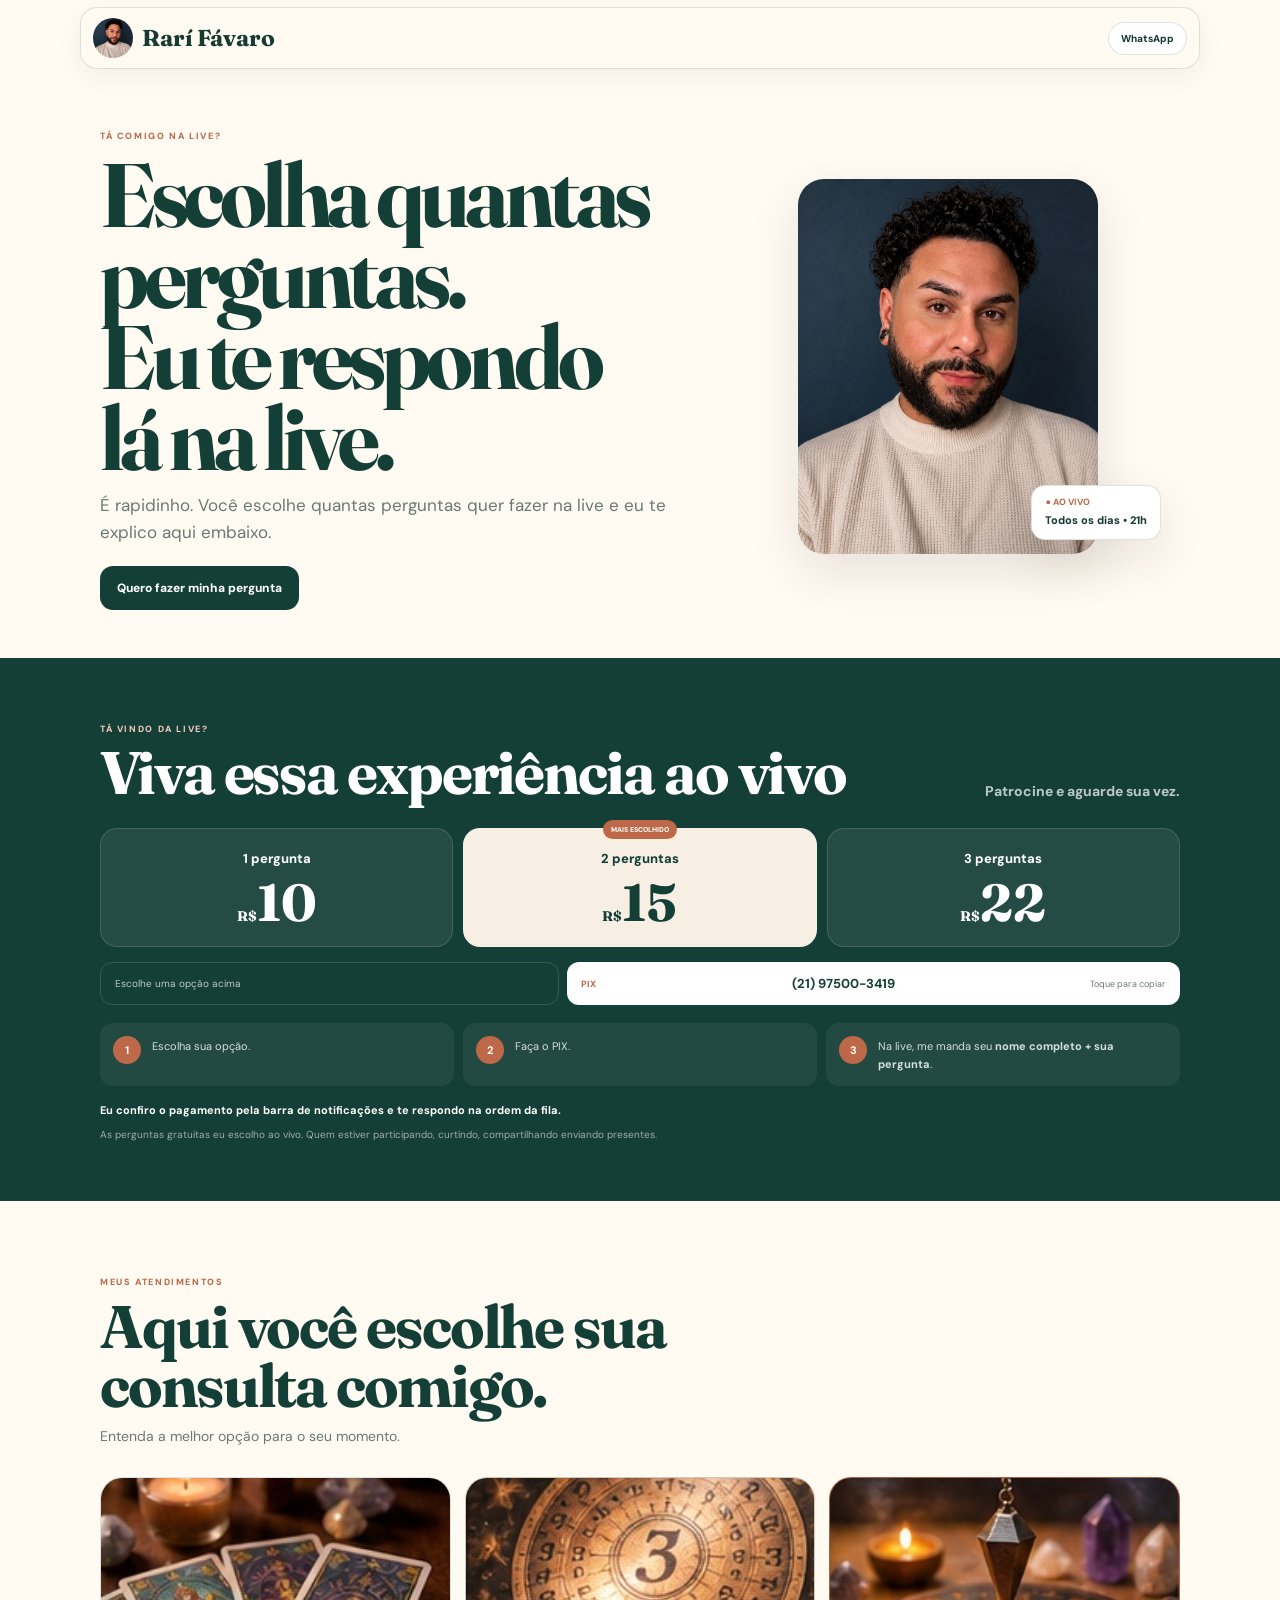
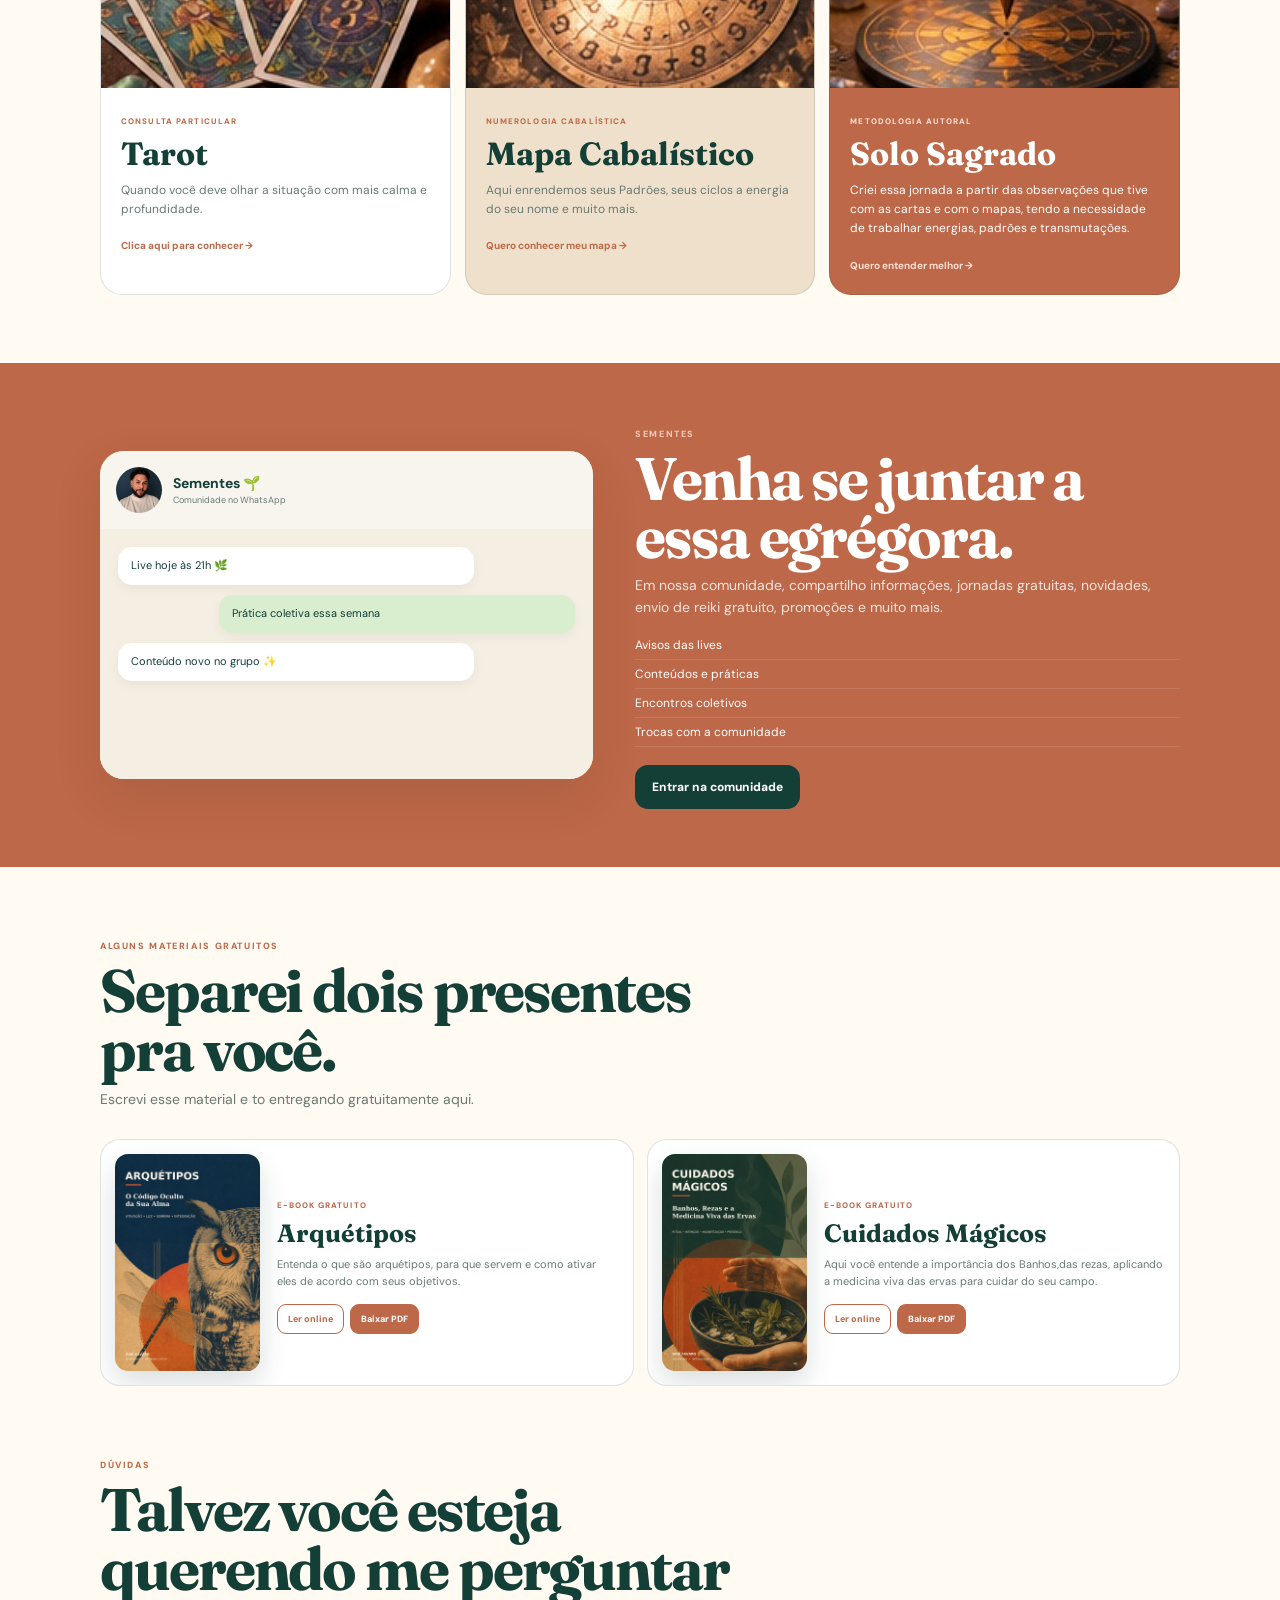
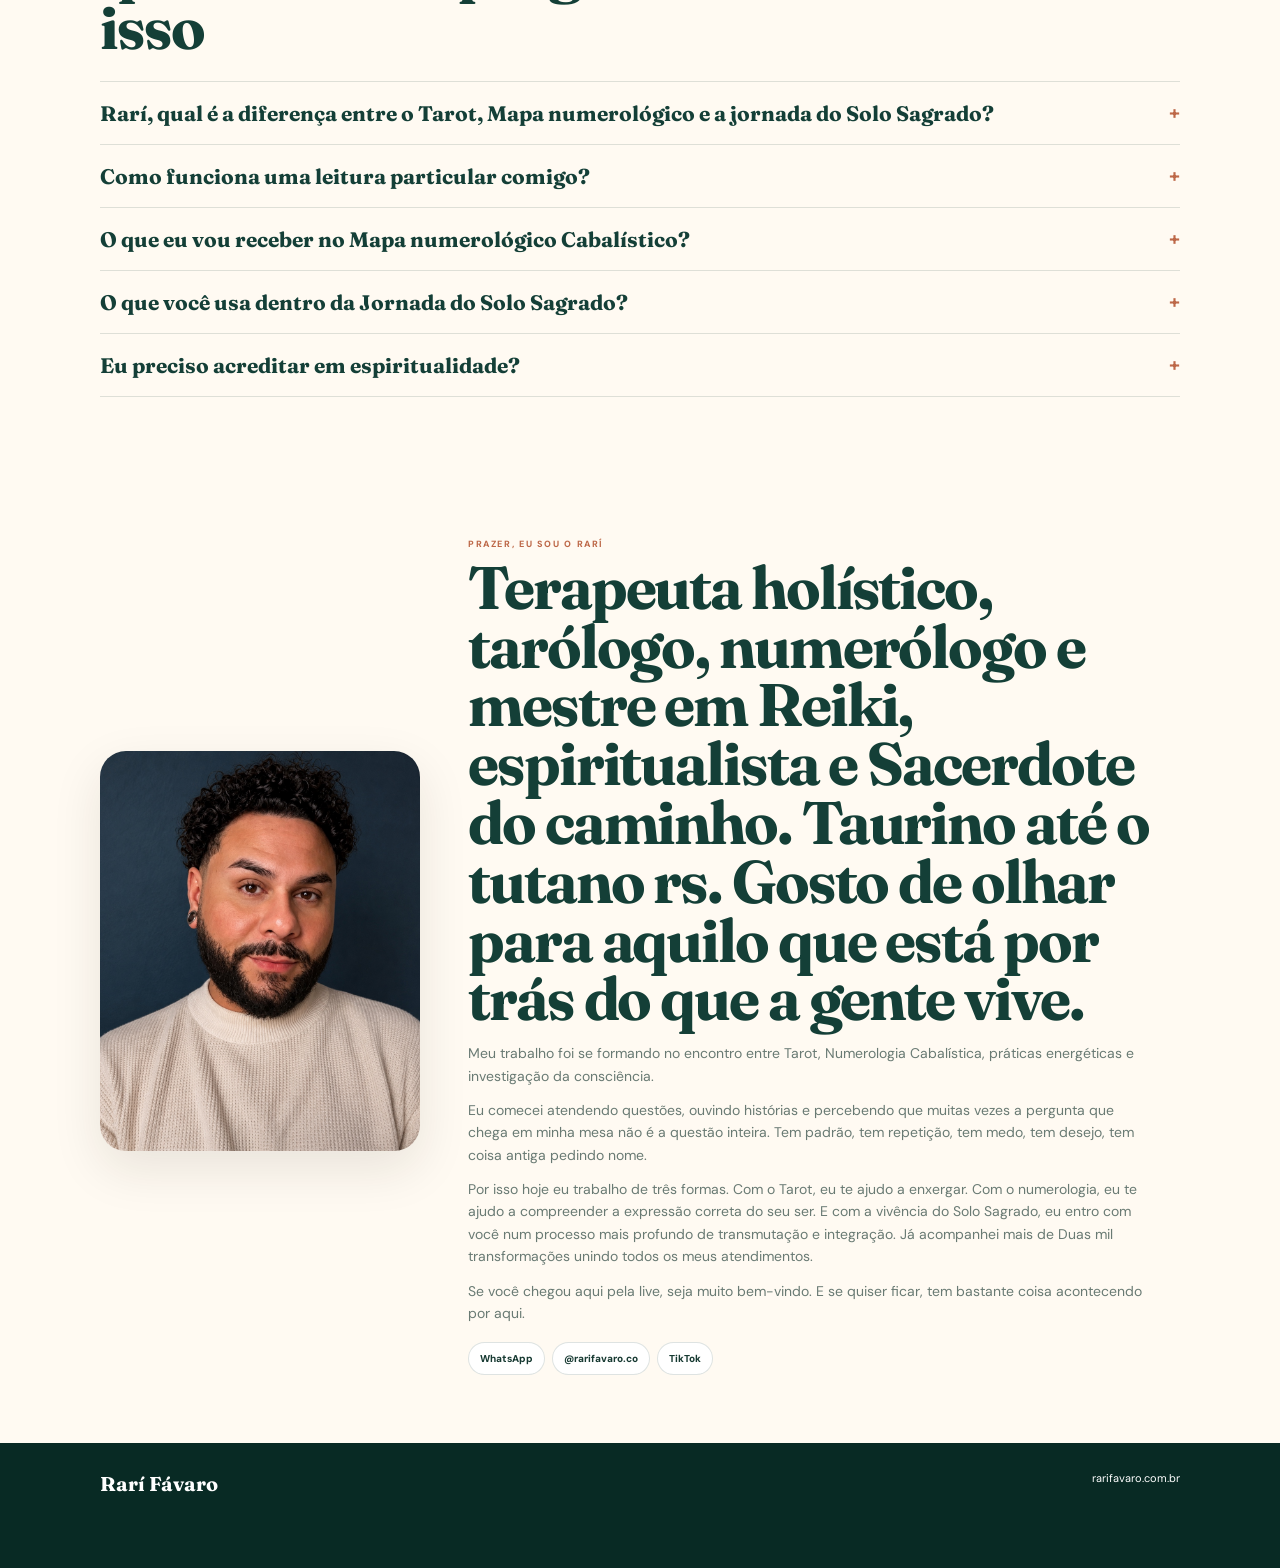
==== index.html @ 7ee3578c "Remove duplicate 'Sou' from about section" ====
<!doctype html>
<html lang="pt-BR">
<head>
  <meta charset="utf-8">
  <meta name="viewport" content="width=device-width, initial-scale=1">
  <meta name="theme-color" content="#143f37">
  <meta name="description" content="Rarí Fávaro — Tarot, Mapa Cabalístico e Método Rarí.">
  <title>Rarí Fávaro | Escolha a jornada</title>
  <link rel="preconnect" href="https://fonts.googleapis.com">
  <link rel="preconnect" href="https://fonts.gstatic.com" crossorigin>
  <link href="https://fonts.googleapis.com/css2?family=DM+Sans:wght@400;500;600;700;800&family=Fraunces:opsz,wght@9..144,600;9..144,700;9..144,800&display=swap" rel="stylesheet">
  <link rel="stylesheet" href="style.css?v=ebooks-2">
</head>
<body>

<header class="top">
  <a class="brand" href="#inicio">
    <span class="brand-photo"><img src="rari-hero.jpg" alt="Rarí Fávaro"></span>
    <strong>Rarí Fávaro</strong>
  </a>
  <a class="top-whats" target="_blank" href="https://wa.me/5521975003419?text=Oi%2C%20Rar%C3%AD%21%20Vim%20pelo%20site.">WhatsApp</a>
</header>

<main id="inicio">

<section class="hero wrap">
  <div class="hero-copy">
    <span class="kicker">Tá comigo na live?</span>
    <h1>Escolha quantas perguntas.<br>Eu te respondo lá na live.</h1>
    <p>É rapidinho. Você escolhe quantas perguntas quer fazer na live e eu te explico aqui embaixo.</p>
    <a class="btn primary" href="#live">Quero fazer minha pergunta</a>
  </div>

  <div class="hero-photo">
    <img src="rari-hero.jpg" alt="Rarí Fávaro">
    <div class="live-chip">
      <b>● AO VIVO</b>
      <span>Todos os dias • 21h</span>
    </div>
  </div>
</section>

<section class="live" id="live">
  <div class="wrap">

    <div class="live-head">
      <div>
        <span class="kicker pale">Tá vindo da live?</span>
        <h2>Viva essa experiência ao vivo</h2>
      </div>
      <p>Patrocine e aguarde sua vez.</p>
    </div>

    <div class="prices">
      <button class="price" data-value="10" data-label="1 pergunta">
        <span>1 pergunta</span>
        <strong><small>R$</small>10</strong>
      </button>

      <button class="price featured" data-value="15" data-label="2 perguntas">
        <i>mais escolhido</i>
        <span>2 perguntas</span>
        <strong><small>R$</small>15</strong>
      </button>

      <button class="price" data-value="22" data-label="3 perguntas">
        <span>3 perguntas</span>
        <strong><small>R$</small>22</strong>
      </button>
    </div>

    <div class="payment-panel">
      <div class="selection" id="selectedText">Escolhe uma opção acima</div>

      <button class="pix-btn" id="copyPix">
        <span>PIX</span>
        <strong>(21) 97500-3419</strong>
        <small>Toque para copiar</small>
      </button>
    </div>

    <div class="live-instructions">
      <div class="step">
        <b>1</b>
        <p>Escolha sua opção.</p>
      </div>

      <div class="step">
        <b>2</b>
        <p>Faça o PIX.</p>
      </div>

      <div class="step">
        <b>3</b>
        <p>Na live, me manda seu <strong>nome completo + sua pergunta</strong>.</p>
      </div>
    </div>

    <p class="queue-note">
      Eu confiro o pagamento pela barra de notificações e te respondo na ordem da fila.
    </p>

    <p class="free-note">
      As perguntas gratuitas eu escolho ao vivo. Quem estiver participando, curtindo, compartilhando enviando presentes.
    </p>

  </div>
</section>

<section class="services wrap" id="servicos">

  <div class="section-title">
    <span class="kicker">Meus atendimentos</span>
    <h2>Aqui você escolhe sua consulta comigo.</h2>
    <p>Entenda a melhor opção para o seu momento.</p>
  </div>

  <div class="service-grid">

    <a class="service-card" href="tarot.html">
      <img src="tarot-servico.jpg" alt="Tarot">
      <div class="service-copy">
        <small>Consulta particular</small>
        <h3>Tarot</h3>
        <p>Quando você deve olhar a situação com mais calma e profundidade.</p>
        <b>Clica aqui para conhecer →</b>
      </div>
    </a>

    <a class="service-card sand" href="numerologia.html">
      <img src="numerologia-servico.jpg" alt="Mapa Cabalístico">
      <div class="service-copy">
        <small>Numerologia Cabalística</small>
        <h3>Mapa Cabalístico</h3>
        <p>Aqui enrendemos seus Padrões, seus ciclos a energia do seu nome e muito mais.</p>
        <b>Quero conhecer meu mapa →</b>
      </div>
    </a>

    <a class="service-card terra" href="metodo.html">
      <img src="mesa-servico.jpg" alt="Método Rarí">
      <div class="service-copy">
        <small>Metodologia autoral</small>
        <h3>Solo Sagrado</h3>
        <p>Criei essa jornada a partir das observações que tive com as cartas e com o
          mapas, tendo a necessidade de trabalhar energias, padrões e transmutações.</p>
        <b>Quero entender melhor →</b>
      </div>
    </a>

  </div>
</section>

<section class="community" id="sementes">
  <div class="wrap community-grid">

    <div class="community-preview">
      <div class="wa-top">
        <img src="rari-hero.jpg" alt="Rarí Fávaro">
        <div>
          <strong>Sementes 🌱</strong>
          <span>Comunidade no WhatsApp</span>
        </div>
      </div>

      <div class="wa-chat">
        <div class="bubble left">Live hoje às 21h 🌿</div>
        <div class="bubble right">Prática coletiva essa semana</div>
        <div class="bubble left">Conteúdo novo no grupo ✨</div>
      </div>
    </div>

    <div class="community-copy">
      <span class="kicker pale">Sementes</span>
      <h2>Venha se juntar a essa egrégora.</h2>
      <p>Em nossa comunidade, compartilho informações, jornadas gratuitas, novidades, envio de reiki gratuito, promoções e muito mais.</p>

      <ul>
        <li>Avisos das lives</li>
        <li>Conteúdos e práticas</li>
        <li>Encontros coletivos</li>
        <li>Trocas com a comunidade</li>
      </ul>

      <a class="btn seed-btn" target="_blank"
         href="https://chat.whatsapp.com/Hn1f6aiO0sG3XBsy8JsAQ9?s=cl&p=i&mlu=4&amv=1">
         Entrar na comunidade
      </a>
    </div>

  </div>
</section>

<section class="library wrap" id="materiais">

  <div class="section-title compact">
    <span class="kicker">Alguns materiais gratuitos</span>
    <h2>Separei dois presentes pra você.</h2>
    <p>Escrevi esse material e to entregando gratuitamente aqui.</p>
  </div>

  <div class="library-grid">

    <article class="material">
      <img class="material-cover" src="capa-arquetipos.jpg"
           alt="Capa do e-book Arquétipos — O Código Oculto da Sua Alma">
      <div class="material-copy">
        <small>E-book gratuito</small>
        <h3>Arquétipos</h3>
        <p>Entenda o que são arquétipos, para que servem e como ativar eles de acordo com seus objetivos.</p>
        <div class="material-actions">
          <a target="_blank" rel="noopener"
             href="arquetipos-o-codigo-oculto-da-alma.pdf">Ler online</a>
          <a class="download" href="arquetipos-o-codigo-oculto-da-alma.pdf"
             download="Arquetipos_O_Codigo_Oculto_da_Alma_Rari_Favaro.pdf">Baixar PDF</a>
        </div>
      </div>
    </article>

    <article class="material">
      <img class="material-cover" src="capa-cuidados-magicos.jpg"
           alt="Capa do e-book Cuidados Mágicos — Banhos, Rezas e a Medicina Viva das Ervas">
      <div class="material-copy">
        <small>E-book gratuito</small>
        <h3>Cuidados Mágicos</h3>
        <p>Aqui você entende a importância dos Banhos,das rezas, aplicando a medicina viva das ervas para cuidar do seu campo.</p>
        <div class="material-actions">
          <a target="_blank" rel="noopener"
             href="cuidados-magicos-banhos-e-rezas.pdf">Ler online</a>
          <a class="download" href="cuidados-magicos-banhos-e-rezas.pdf"
             download="Cuidados_Magicos_Banhos_Rezas_Rari_Favaro.pdf">Baixar PDF</a>
        </div>
      </div>
    </article>

  </div>
</section>

<section class="faq wrap">
  <div class="section-title compact">
    <span class="kicker">Dúvidas</span>
    <h2>Talvez você esteja querendo me perguntar isso</h2>
  </div>

  <div class="faq-list">

    <details>
      <summary>Rarí, qual é a diferença entre o Tarot, Mapa numerológico e a jornada do Solo Sagrado?</summary>
      <p>Eu uso o Tarot quando você quer clareza sobre uma situação. O Mapa serve pra entender melhor sua estrutura, sua personalidade seus caminhos e os ciclos da vida. E a Jornada do Solo sagrado, é meu método terapêutico de transformação. Geralmente quando existe algo que você quer trabalhar de forma mais profunda no campo energético e nos seus padrões.</p>
    </details>

    <details>
      <summary>Como funciona uma leitura particular comigo?</summary>
      <p>Você entra na página do Tarot, vê direitinho qual tipo de consulta conversa com seu momento e me chama no WhatsApp. A gente organiza o atendimento e o horário certinnho. Perfuntas objetivas te entrego em até seis horas após a contratação.</p>
    </details>

    <details>
      <summary>O que eu vou receber no Mapa numerológico Cabalístico?</summary>
      <p>Eu monto seu mapa a partir do seu nome e da sua data de nascimento. Organizo os pontos principais da sua numerologia de forma clara. Na página do Mapa eu explico exatamente os tópicos que entra.</p>
    </details>

    <details>
      <summary>O que você usa dentro da Jornada do Solo Sagrado?</summary>
      <p>Geralmente utilizo gráficos radiestésicos, Reiki , apometria, Thetahealing e ferramentas de investigação de crenças. Não trato isso como serviços soltos. Eu escolho os recursos de acordo com o que aparece no processo, transmuto tudo na mesa radiônica e te conduzo numa meditação guiada.</p>
    </details>

    <details>
      <summary>Eu preciso acreditar em espiritualidade?</summary>
      <p>Não necessariamente. Você pode chegar por ela, pelo simbolismo, pela curiosidade ou pelo autoconhecimento. O importante é você se sentir à vontade com a experiência.</p>
    </details>

  </div>
</section>

<section class="about wrap">

  <div class="about-photo">
    <img src="rari-hero.jpg" alt="Rarí Fávaro">
  </div>

  <div class="about-copy">
    <span class="kicker">Prazer, eu sou o Rarí</span>
    <h2>Terapeuta holístico, tarólogo, numerólogo e mestre em Reiki, espiritualista e Sacerdote do caminho. Taurino até o tutano rs. Gosto de olhar para aquilo que está por trás do que a gente vive.</h2>

    <p>
      Meu trabalho foi se formando no encontro entre Tarot, Numerologia Cabalística,
      práticas energéticas e investigação da consciência.
    </p>

    <p>
      Eu comecei atendendo questões, ouvindo histórias e percebendo que muitas vezes
      a pergunta que chega em minha mesa não é a questão inteira. Tem padrão, tem repetição,
      tem medo, tem desejo, tem coisa antiga pedindo nome.
    </p>

    <p>
      Por isso hoje eu trabalho de três formas. Com o Tarot, eu te ajudo a enxergar.
      Com o numerologia, eu te ajudo a compreender a expressão correta do seu ser. E com a vivência do Solo Sagrado, eu entro com você
      num processo mais profundo de transmutação e integração. Já acompanhei mais de Duas mil transformações unindo todos os meus atendimentos.
    </p>

    <p>
      Se você chegou aqui pela live, seja muito bem-vindo. E se quiser ficar,
      tem bastante coisa acontecendo por aqui.
    </p>

    <div class="socials">
      <a target="_blank" href="https://wa.me/5521975003419">WhatsApp</a>
      <a target="_blank" href="https://instagram.com/rarifavaro.co">@rarifavaro.co</a>
      <a target="_blank" href="https://www.tiktok.com/@rarifavaro">TikTok</a>
    </div>
  </div>

</section>

</main>

<footer>
  <div class="wrap">
    <strong>Rarí Fávaro</strong>
    <span>rarifavaro.com.br</span>
  </div>
</footer>

<div class="mobile-bar">
  <a href="#live">Live</a>
  <a href="#servicos">Serviços</a>
  <a target="_blank" href="https://wa.me/5521975003419">WhatsApp</a>
</div>

<div class="toast" id="toast"></div>
<script src="script.js"></script>
</body>
</html>
---- style.css ----
:root{
--paper:#fffaf2;--cream:#f7efe3;--green:#143f37;--green2:#092f29;--terra:#bd6848;
--gold:#d6bb82;--ink:#173a32;--muted:#697a73;--line:rgba(23,58,50,.14);
--shadow:0 18px 50px rgba(36,30,20,.10)
}
*{box-sizing:border-box}
html{scroll-behavior:smooth}
body{margin:0;background:var(--paper);color:var(--ink);font-family:"DM Sans",sans-serif}
a{text-decoration:none;color:inherit}
button{font:inherit}.wrap{width:min(1080px,calc(100% - 28px));margin:auto}
h1,h2,h3{margin:0;font-family:"Fraunces",serif;color:var(--green)}
h1{font-size:clamp(54px,8vw,90px);line-height:.9;letter-spacing:-.05em}
h2{font-size:clamp(38px,5vw,60px);line-height:.98;letter-spacing:-.035em}
h3{font-size:32px}p{line-height:1.6}
.kicker{display:inline-block;font-size:9px;letter-spacing:.18em;text-transform:uppercase;font-weight:800;color:var(--terra)}
.kicker.pale{color:#f4c9b8}
.btn{display:inline-flex;align-items:center;justify-content:center;padding:14px 17px;border-radius:13px;font-size:12px;font-weight:800}
.primary{background:var(--green);color:#fff}

.top{position:sticky;top:7px;z-index:50;width:min(1120px,calc(100% - 18px));margin:7px auto 0;display:flex;align-items:center;justify-content:space-between;gap:10px;padding:10px 12px;border:1px solid var(--line);border-radius:17px;background:rgba(255,250,242,.94);backdrop-filter:blur(16px);box-shadow:0 8px 26px rgba(0,0,0,.05)}
.brand{display:flex;align-items:center;gap:9px}.brand-photo{width:40px;height:40px;border-radius:50%;overflow:hidden;display:block}.brand-photo img{width:100%;height:100%;object-fit:cover;object-position:center top;display:block}.brand strong{font-family:"Fraunces",serif;font-size:23px}
.top-whats{padding:9px 12px;border-radius:999px;border:1px solid var(--line);background:#fff;font-size:10px;font-weight:800}

.hero{display:grid;grid-template-columns:1.1fr .9fr;gap:48px;align-items:center;padding:54px 0 48px}
.hero-copy h1{margin:10px 0 14px}.hero-copy p{color:var(--muted);font-size:17px;margin:0 0 20px}
.hero-photo{min-height:350px;position:relative;display:grid;place-items:center}.hero-photo>img{width:min(300px,75%);aspect-ratio:4/5;object-fit:cover;object-position:center top;border-radius:26px;box-shadow:var(--shadow)}
.live-chip{position:absolute;right:4%;bottom:14px;background:#fff;padding:10px 13px;border-radius:14px;border:1px solid var(--line);box-shadow:var(--shadow)}.live-chip b{display:block;color:var(--terra);font-size:9px}.live-chip span{font-size:11px;font-weight:800}

.live{background:var(--green);color:#fff;padding:58px 0}.live-head{display:flex;justify-content:space-between;align-items:end;gap:24px}.live-head h2{color:#fff;margin-top:6px}.live-head p{max-width:380px;margin:0;color:rgba(255,255,255,.72);font-size:14px;font-weight:700}
.prices{display:grid;grid-template-columns:repeat(3,1fr);gap:10px;margin-top:26px}.price{appearance:none;padding:18px;border-radius:17px;border:1px solid rgba(255,255,255,.14);background:rgba(255,255,255,.07);color:#fff;cursor:pointer;position:relative}.price span{font-size:13px;font-weight:800}.price strong{display:block;font-family:"Fraunces",serif;font-size:52px;line-height:1;margin-top:8px}.price strong small{font-size:14px}.price.featured{background:var(--cream);color:var(--green)}.price i{position:absolute;left:50%;top:-9px;transform:translateX(-50%);background:var(--terra);color:#fff;padding:5px 8px;border-radius:999px;font-size:7px;font-style:normal;font-weight:800;text-transform:uppercase}.price.active{outline:3px solid var(--gold);outline-offset:3px}
.payment-panel{display:grid;grid-template-columns:.75fr 1fr;gap:8px;margin-top:15px}.selection{display:flex;align-items:center;padding:14px;border:1px solid rgba(255,255,255,.14);border-radius:12px;color:rgba(255,255,255,.72);font-size:10px}.pix-btn{border:0;border-radius:12px;padding:12px 14px;display:grid;grid-template-columns:auto 1fr auto;gap:10px;align-items:center;background:#fff;color:var(--green);cursor:pointer}.pix-btn span{font-size:9px;font-weight:800;color:var(--terra)}.pix-btn strong{font-size:13px}.pix-btn small{font-size:9px;color:var(--muted)}
.live-instructions{display:grid;grid-template-columns:repeat(3,1fr);gap:9px;margin-top:18px}.step{display:grid;grid-template-columns:30px 1fr;gap:9px;align-items:start;padding:13px;border-radius:13px;background:rgba(255,255,255,.06)}.step b{width:28px;height:28px;border-radius:50%;display:grid;place-items:center;background:var(--terra);font-size:11px}.step p{margin:2px 0 0;font-size:11px;color:rgba(255,255,255,.82)}.queue-note{margin:16px 0 0;font-size:11px;font-weight:700}.free-note{margin:7px 0 0;color:rgba(255,255,255,.58);font-size:10px}

.services{padding:68px 0}.section-title{max-width:680px}.section-title h2{margin:7px 0 10px}.section-title p{margin:0;color:var(--muted);font-size:14px}.service-grid{display:grid;grid-template-columns:repeat(3,1fr);gap:14px;margin-top:30px}.service-card{overflow:hidden;border:1px solid var(--line);border-radius:22px;background:#fff;transition:.2s}.service-card:hover{transform:translateY(-4px);box-shadow:var(--shadow)}.service-card>img{width:100%;height:210px;object-fit:cover;display:block}.service-copy{padding:20px}.service-copy small{font-size:8px;text-transform:uppercase;letter-spacing:.14em;font-weight:800;color:var(--terra)}.service-copy h3{margin:5px 0 8px}.service-copy p{margin:0 0 14px;min-height:38px;color:var(--muted);font-size:12px}.service-copy b{font-size:10px;color:var(--terra)}.service-card.sand{background:#eee0ca}.service-card.terra{background:var(--terra)}.service-card.terra h3,.service-card.terra p{color:#fff}.service-card.terra small,.service-card.terra b{color:#ffe0d4}

.community{background:var(--terra);color:#fff;padding:58px 0}.community-grid{display:grid;grid-template-columns:.95fr 1.05fr;gap:42px;align-items:center}.community-preview{border-radius:24px;overflow:hidden;background:#ece5dc;box-shadow:var(--shadow)}.wa-top{display:flex;align-items:center;gap:11px;padding:16px;background:#f8f5ef;color:var(--green)}.wa-top img{width:46px;height:46px;border-radius:50%;object-fit:cover;object-position:center top}.wa-top strong{display:block;font-size:14px}.wa-top span{display:block;font-size:9px;color:var(--muted);margin-top:2px}.wa-chat{min-height:250px;padding:18px;background:linear-gradient(rgba(245,239,228,.92),rgba(245,239,228,.92)),repeating-linear-gradient(45deg,#ece4d7 0 8px,#f2eadf 8px 16px)}.bubble{max-width:78%;padding:11px 13px;border-radius:14px;font-size:11px;line-height:1.45;color:var(--green);margin-bottom:10px;box-shadow:0 4px 12px rgba(0,0,0,.05)}.bubble.left{background:#fff}.bubble.right{background:#d9edcf;margin-left:auto}.community-copy h2{color:#fff;margin:7px 0 8px}.community-copy p{margin:0 0 12px;color:rgba(255,255,255,.82);font-size:14px}.community-copy ul{list-style:none;padding:0;margin:0 0 18px}.community-copy li{padding:6px 0;font-size:12px;border-bottom:1px solid rgba(255,255,255,.12)}.seed-btn{background:var(--green);color:#fff}

.library{padding:66px 0}.section-title.compact{max-width:640px}.library-grid{display:grid;grid-template-columns:1fr 1fr;gap:13px;margin-top:28px}.material{display:grid;grid-template-columns:145px 1fr;gap:17px;align-items:center;border:1px solid var(--line);border-radius:20px;background:#fff;padding:14px;transition:.2s}.material:hover{transform:translateY(-4px);box-shadow:var(--shadow)}.material-cover{display:block;width:145px;aspect-ratio:2/3;object-fit:cover;border-radius:13px;box-shadow:0 12px 28px rgba(20,63,55,.16);transition:.2s}.material:hover .material-cover{transform:rotate(-1deg) scale(1.015)}.material-copy small{font-size:8px;text-transform:uppercase;letter-spacing:.13em;font-weight:800;color:var(--terra)}.material-copy h3{font-size:25px;margin:5px 0 8px}.material-copy p{margin:0 0 13px;color:var(--muted);font-size:11px}.material-actions{display:flex;gap:6px;flex-wrap:wrap}.material-actions a{display:inline-flex;align-items:center;justify-content:center;padding:8px 10px;border:1px solid var(--terra);border-radius:9px;color:var(--terra);font-size:9px;font-weight:800}.material-actions a.download{background:var(--terra);color:#fff}

.faq{padding:0 0 66px}.faq-list{margin-top:24px;border-top:1px solid var(--line)}details{border-bottom:1px solid var(--line)}summary{cursor:pointer;list-style:none;padding:18px 0;font-family:"Fraunces",serif;font-size:21px;font-weight:700;color:var(--green)}summary::-webkit-details-marker{display:none}summary:after{content:"+";float:right;font-family:"DM Sans",sans-serif;font-size:19px;color:var(--terra)}details[open] summary:after{content:"−"}details p{max-width:760px;margin:0 0 18px;color:var(--muted);font-size:12px}

.about{display:grid;grid-template-columns:320px 1fr;gap:48px;align-items:center;padding:68px 0}.about-photo img{width:100%;aspect-ratio:4/5;object-fit:cover;object-position:center top;border-radius:26px;box-shadow:var(--shadow)}.about-copy h2{margin:6px 0 14px}.about-copy p{max-width:680px;margin:0 0 12px;color:var(--muted);font-size:14px}.socials{display:flex;gap:7px;flex-wrap:wrap;margin-top:18px}.socials a{padding:9px 11px;border:1px solid var(--line);border-radius:999px;background:#fff;font-size:10px;font-weight:800}

footer{background:#082a24;color:#fff;padding:28px 0 72px}footer .wrap{display:flex;justify-content:space-between;gap:20px;font-size:11px}footer strong{font-family:"Fraunces",serif;font-size:20px}
.mobile-bar{display:none}.toast{position:fixed;left:50%;bottom:18px;transform:translate(-50%,10px);opacity:0;pointer-events:none;background:#102e29;color:#fff;padding:11px 14px;border-radius:11px;z-index:70;font-size:11px;transition:.2s}.toast.show{opacity:1;transform:translate(-50%,0)}

@media(max-width:780px){
.hero{grid-template-columns:1fr;gap:14px;padding:40px 0}.hero-photo{min-height:300px}.live-head{flex-direction:column;align-items:flex-start}.prices{grid-template-columns:1fr}.payment-panel{grid-template-columns:1fr}.live-instructions{grid-template-columns:1fr}.service-grid{grid-template-columns:1fr}.service-card{display:grid;grid-template-columns:170px 1fr}.service-card>img{height:100%;min-height:230px}.service-copy p{min-height:0}.community-grid{grid-template-columns:1fr}.library-grid{grid-template-columns:1fr}.about{grid-template-columns:220px 1fr}
}
@media(max-width:540px){
.wrap{width:min(100% - 22px,700px)}.top-whats{font-size:9px}h1{font-size:49px}h2{font-size:37px}.hero-copy p{font-size:14px}.hero .btn{width:100%}.hero-photo{min-height:270px}.hero-photo>img{width:72%;max-width:230px}.live-chip{right:0;bottom:0}.live{padding:46px 0}.price strong{font-size:45px}.pix-btn{grid-template-columns:auto 1fr}.pix-btn small{display:none}.services{padding:54px 0}.section-title p{font-size:13px}.service-card{display:block}.service-card>img{height:180px;min-height:0}.service-copy{padding:18px}.service-copy h3{font-size:30px}.service-copy p{font-size:11px}.community{padding:48px 0}.wa-chat{min-height:210px}.library{padding:52px 0}.material{grid-template-columns:105px 1fr;gap:13px}.material-cover{width:105px}.material-copy h3{font-size:20px}.about{grid-template-columns:1fr;padding:52px 0}.about-photo{max-width:230px}.about-copy h2{font-size:36px}footer{padding-bottom:74px}.mobile-bar{display:grid;grid-template-columns:repeat(3,1fr);gap:5px;position:fixed;left:10px;right:10px;bottom:8px;z-index:55;padding:5px;background:rgba(255,250,242,.92);backdrop-filter:blur(16px);border:1px solid var(--line);border-radius:13px;box-shadow:var(--shadow)}.mobile-bar a{text-align:center;font-size:9px;font-weight:800;padding:9px 3px;border-radius:9px}.mobile-bar a:nth-child(1){background:var(--terra);color:#fff}.mobile-bar a:nth-child(2){background:var(--gold);color:var(--green)}.mobile-bar a:nth-child(3){background:var(--green);color:#fff}
}

/* Mantém as capas contidas nos cartões, inclusive quando o navegador restaura CSS antigo. */
.material{overflow:hidden}
.material-copy{min-width:0}
@media(max-width:540px){
  .library-grid{gap:12px}
  .material{grid-template-columns:92px minmax(0,1fr);gap:12px;padding:12px;align-items:center}
  .material-cover{width:92px;height:138px;max-width:92px;object-fit:cover;border-radius:11px}
  .material-copy h3{font-size:20px;line-height:1.02;margin:4px 0 7px}
  .material-copy p{font-size:10px;line-height:1.45;margin-bottom:10px}
  .material-actions{gap:5px}
  .material-actions a{padding:7px 8px;font-size:8px;border-radius:8px}
}
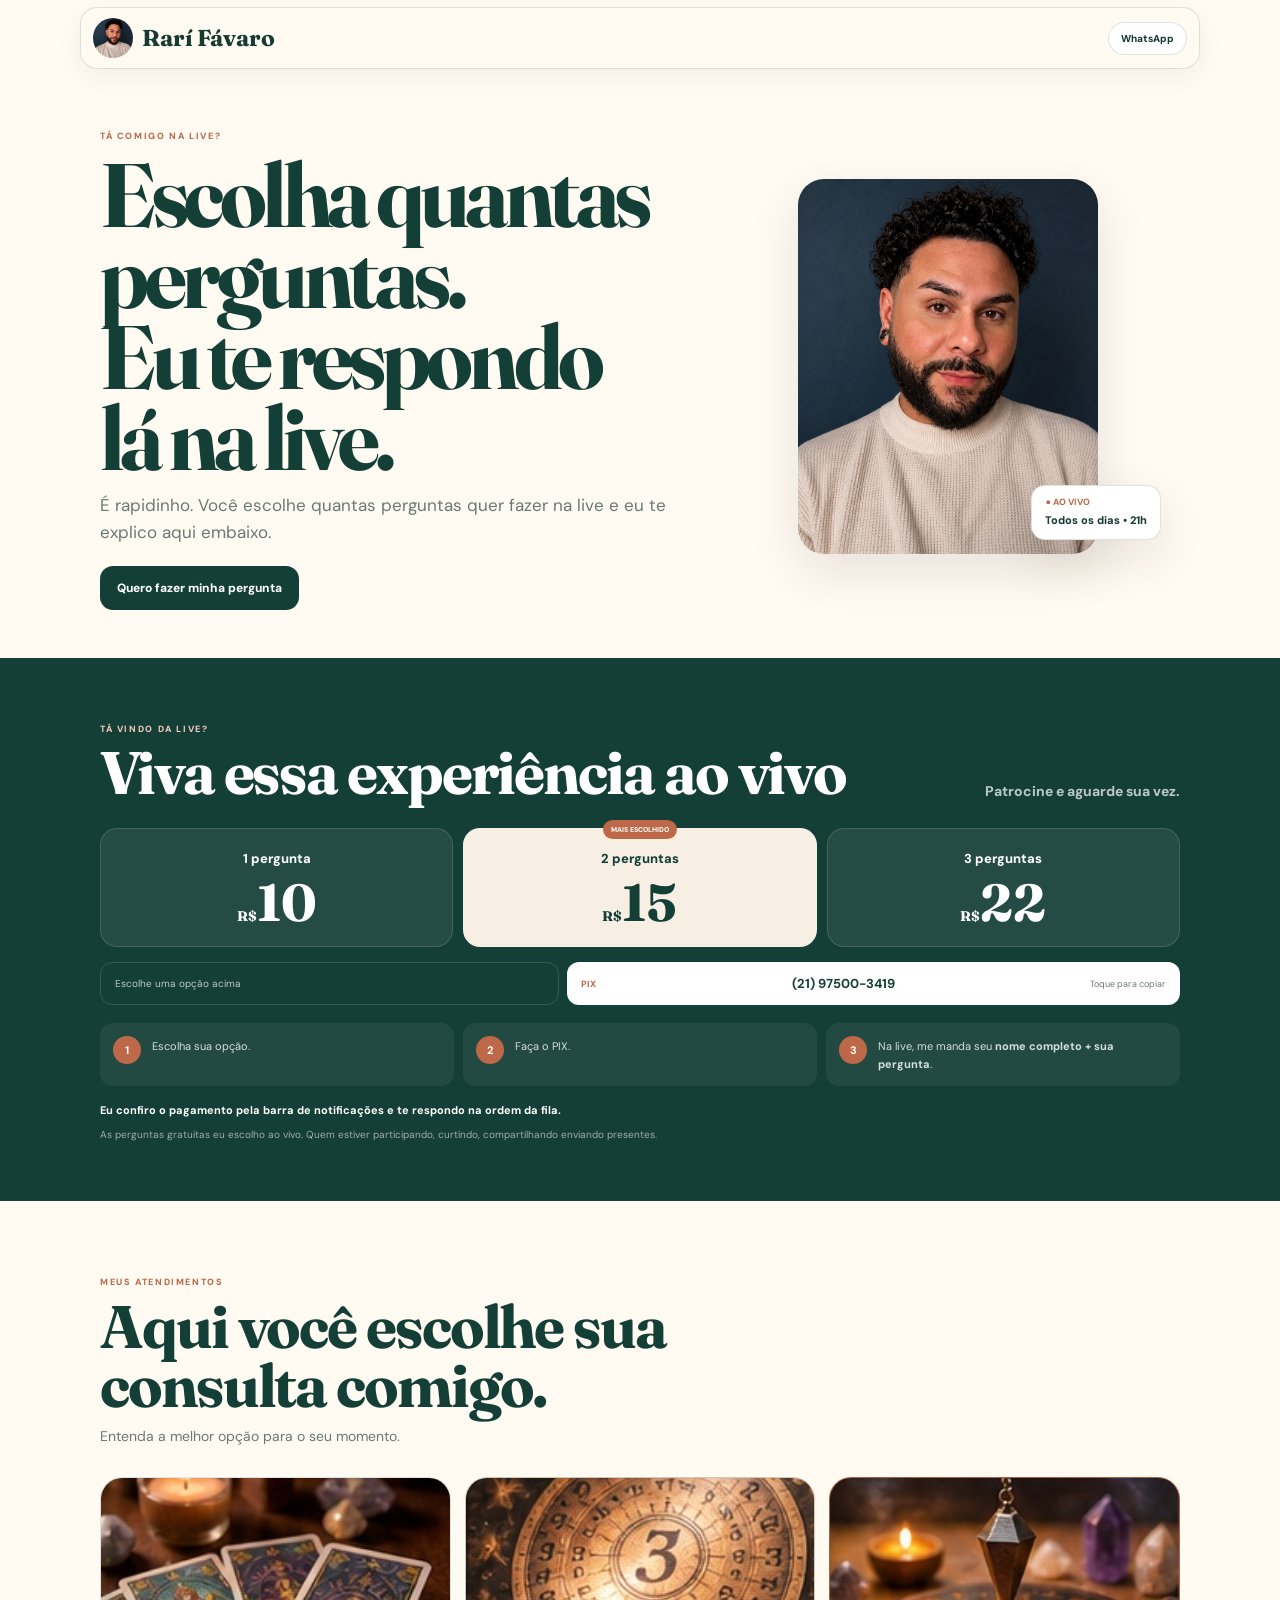
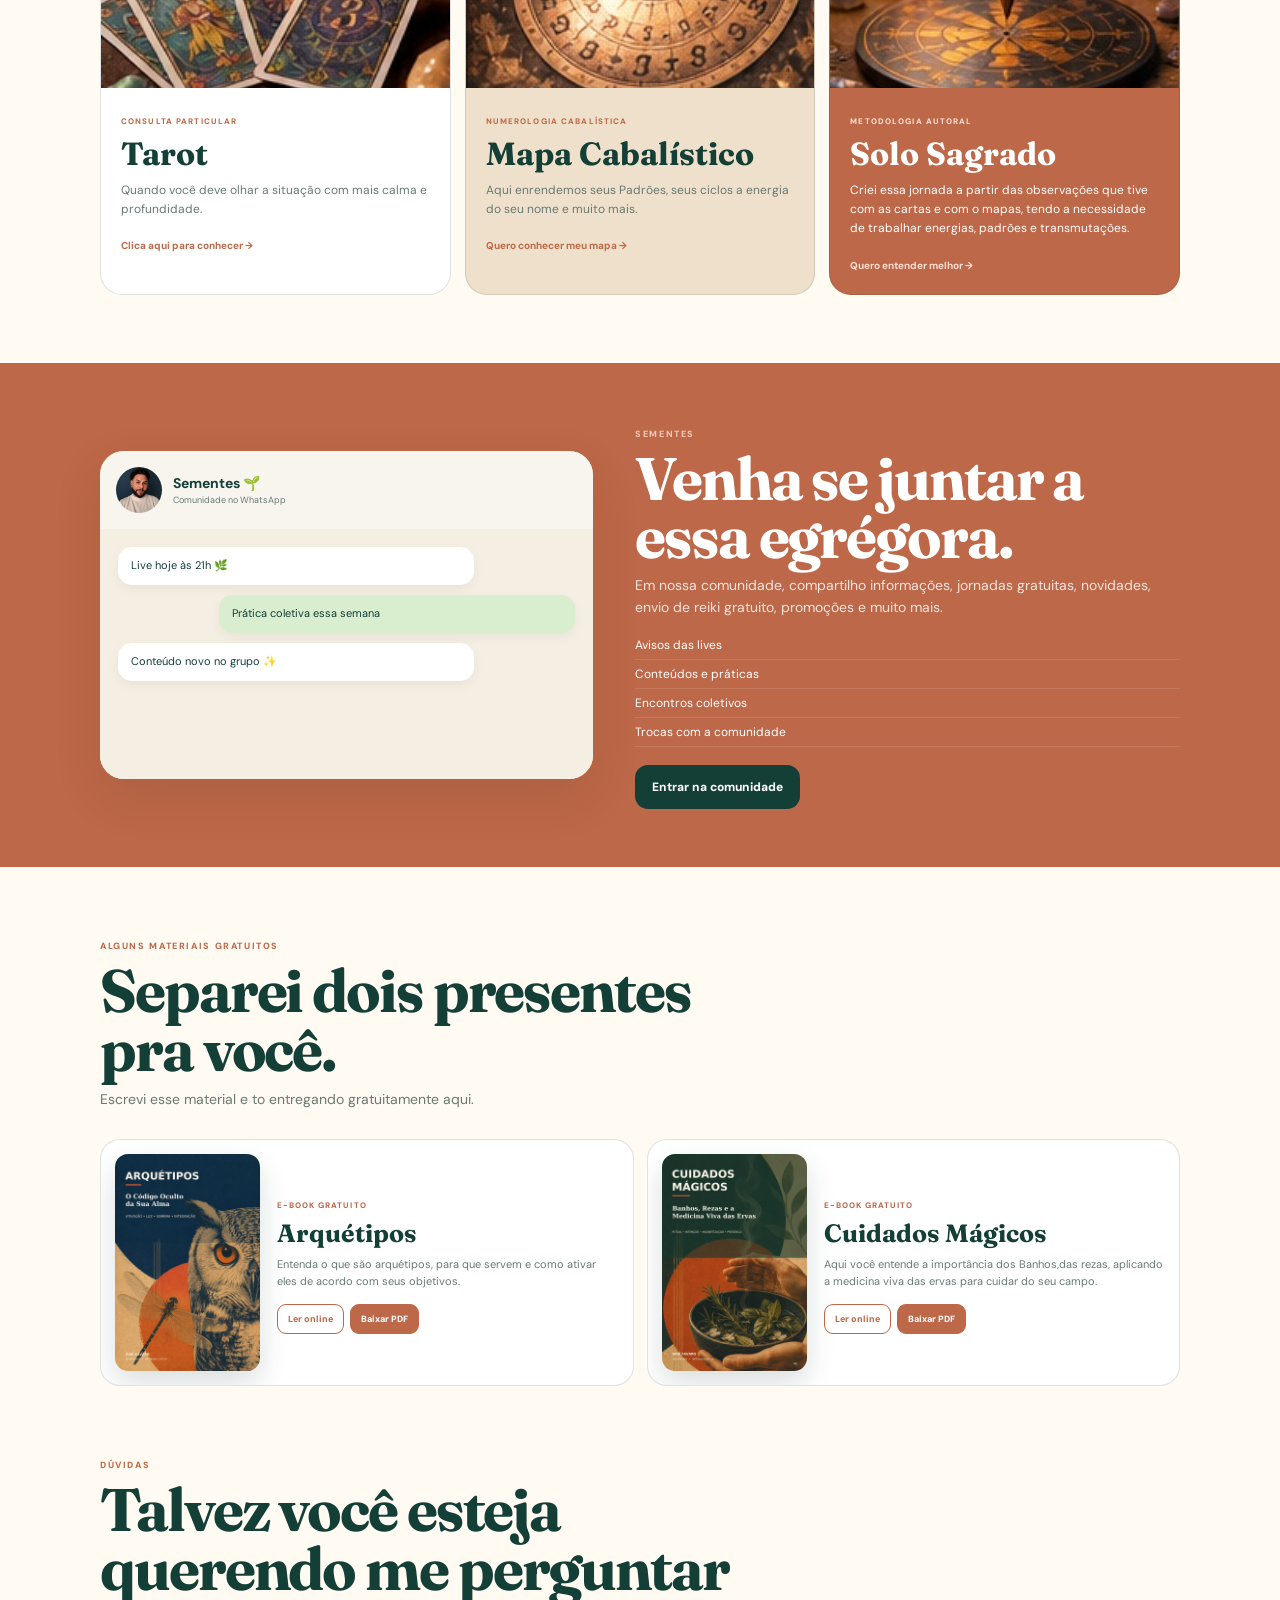
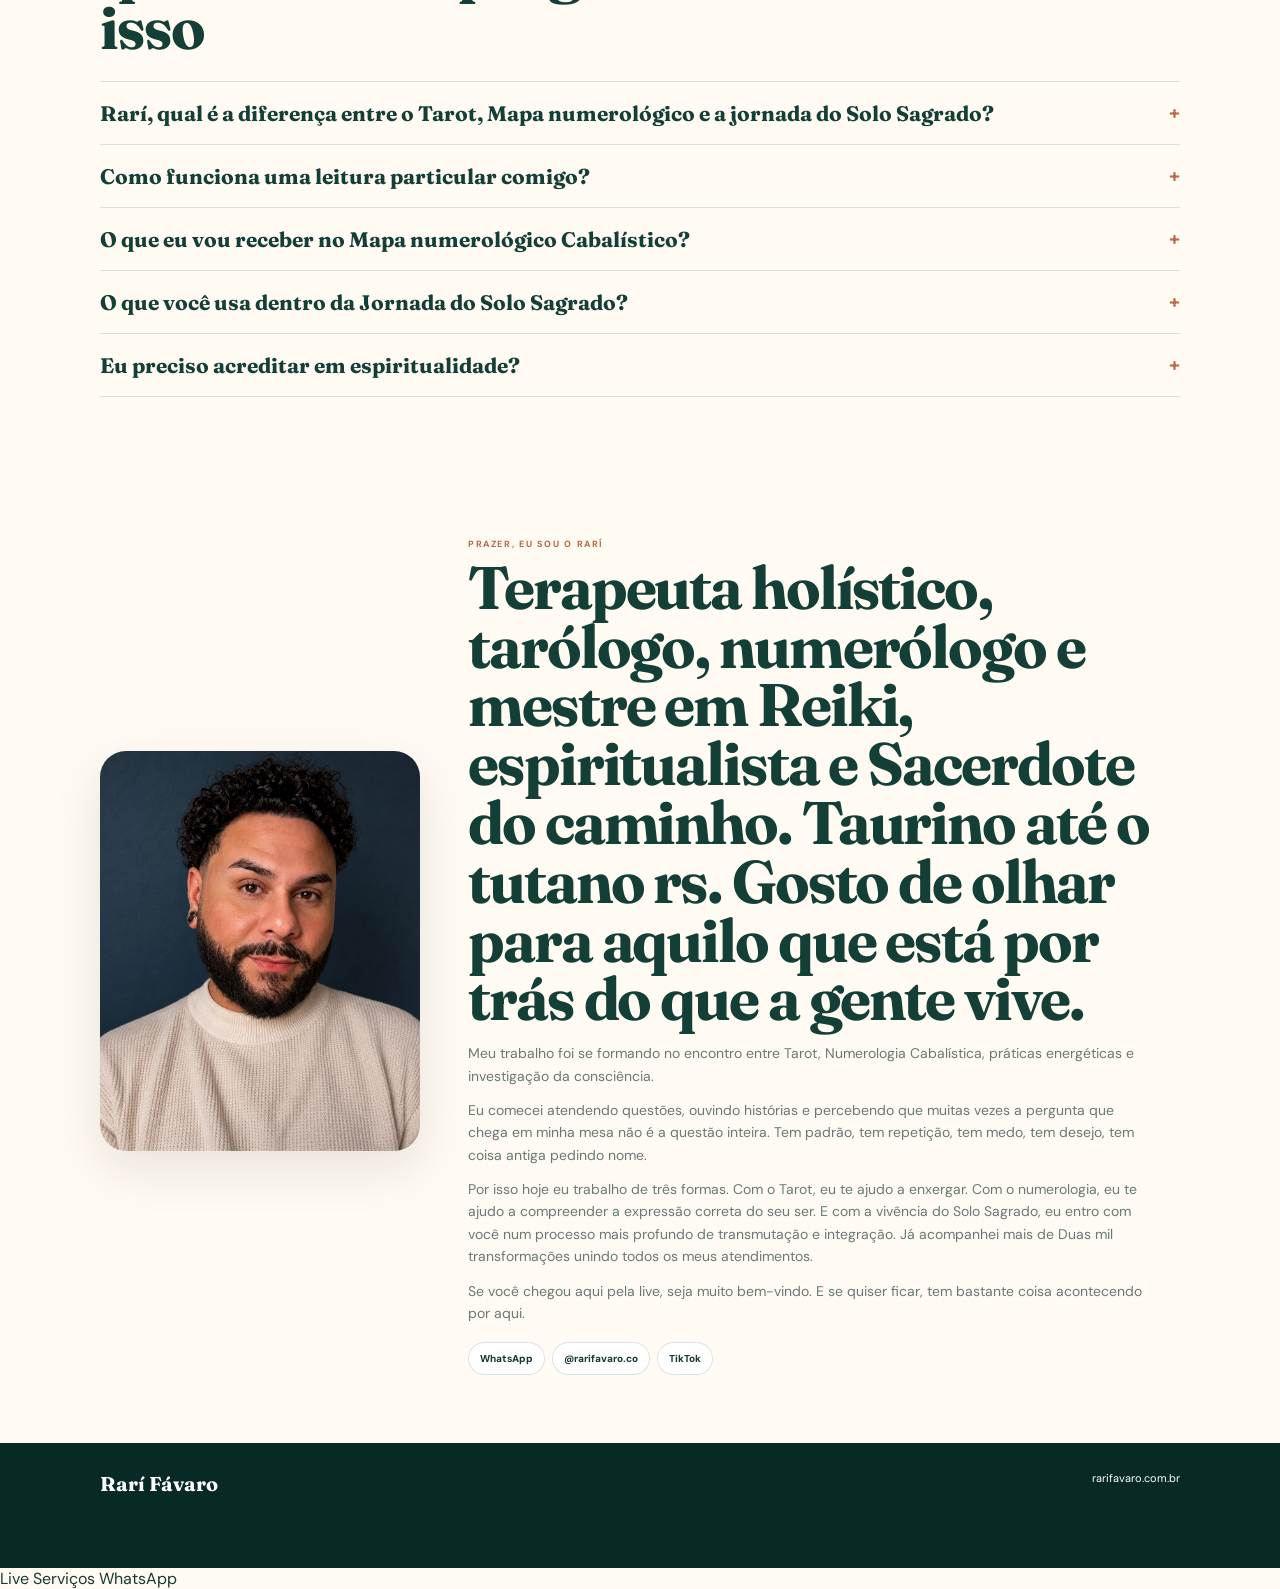
==== commit 256e9253: "Update index.html" ====
--- a/index.html
+++ b/index.html
@@ -322,8 +322,7 @@
   </div>
 </footer>
 
-<div class="mobile-bar">
-  <a href="#live">Live</a>
+<div class="mobile-<a href="https://www.tiktok.com/@rarifavaro/live">Live</a>
   <a href="#servicos">Serviços</a>
   <a target="_blank" href="https://wa.me/5521975003419">WhatsApp</a>
 </div>
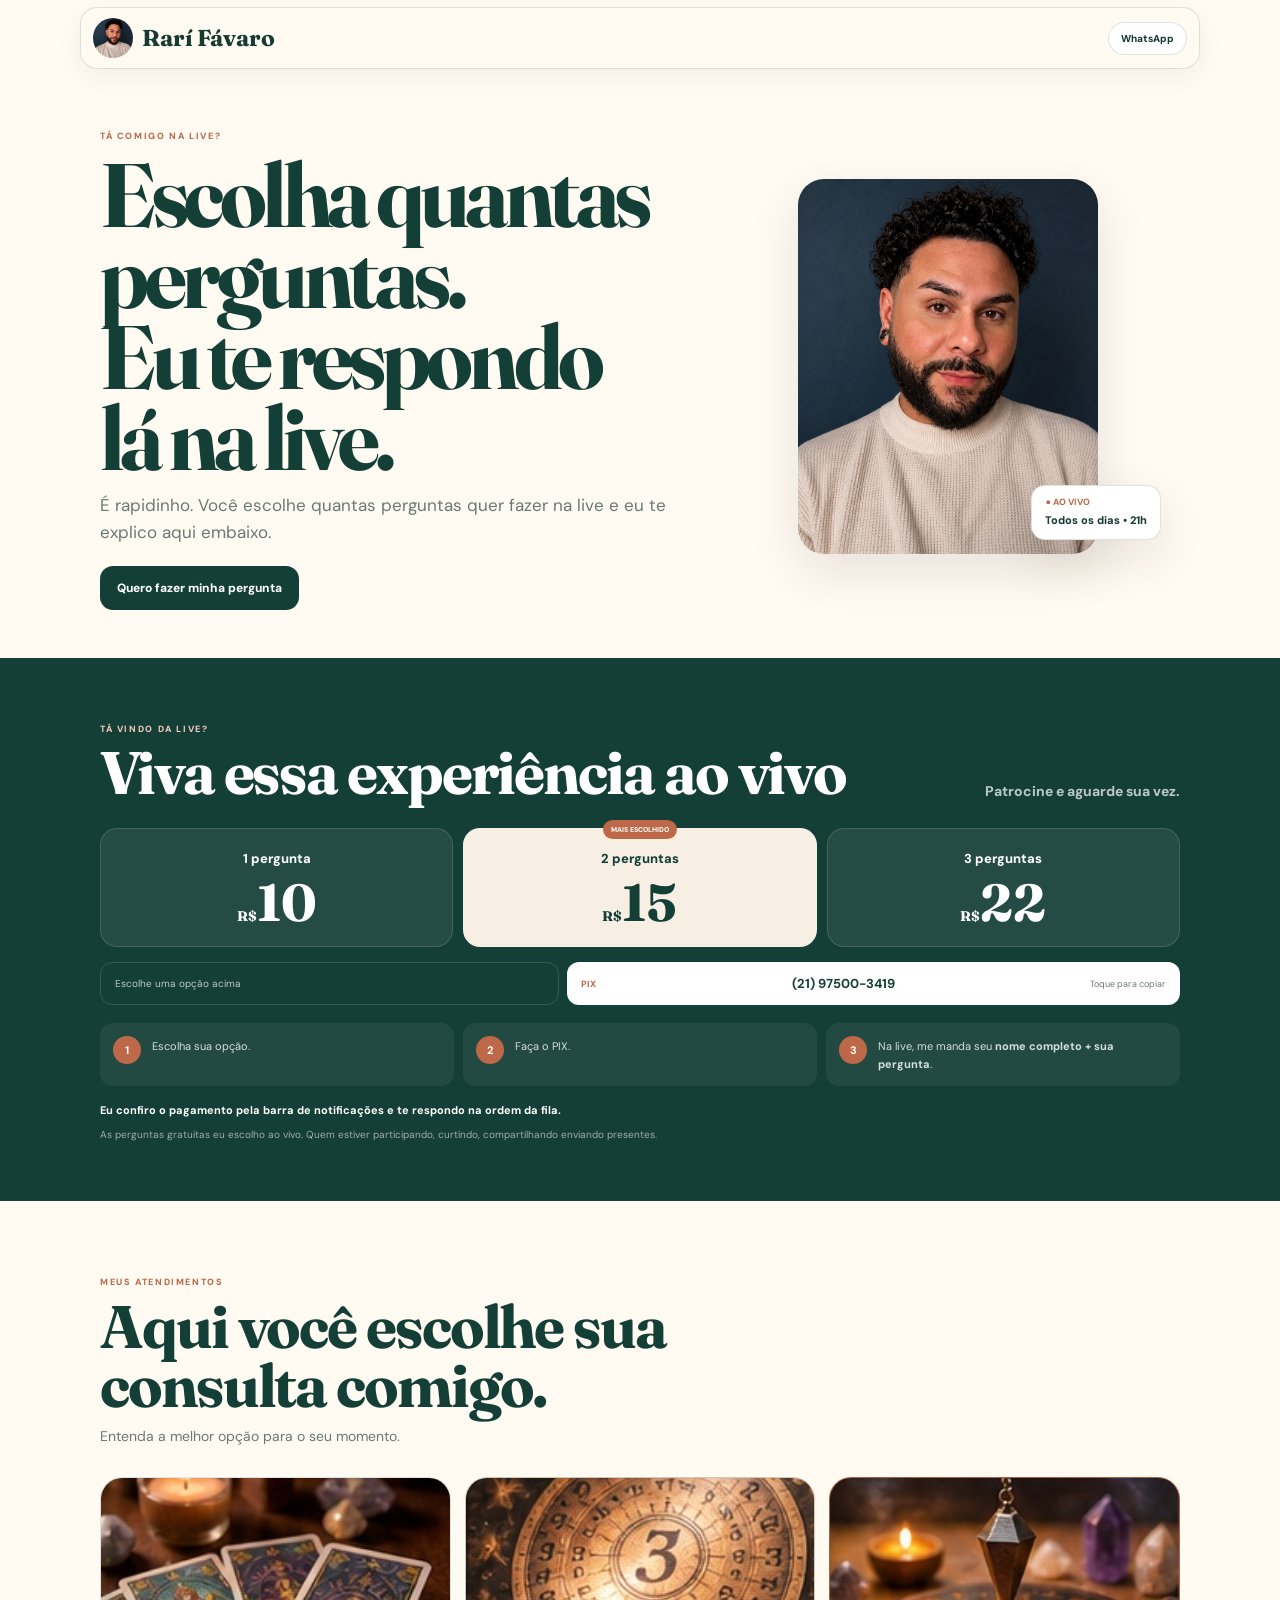
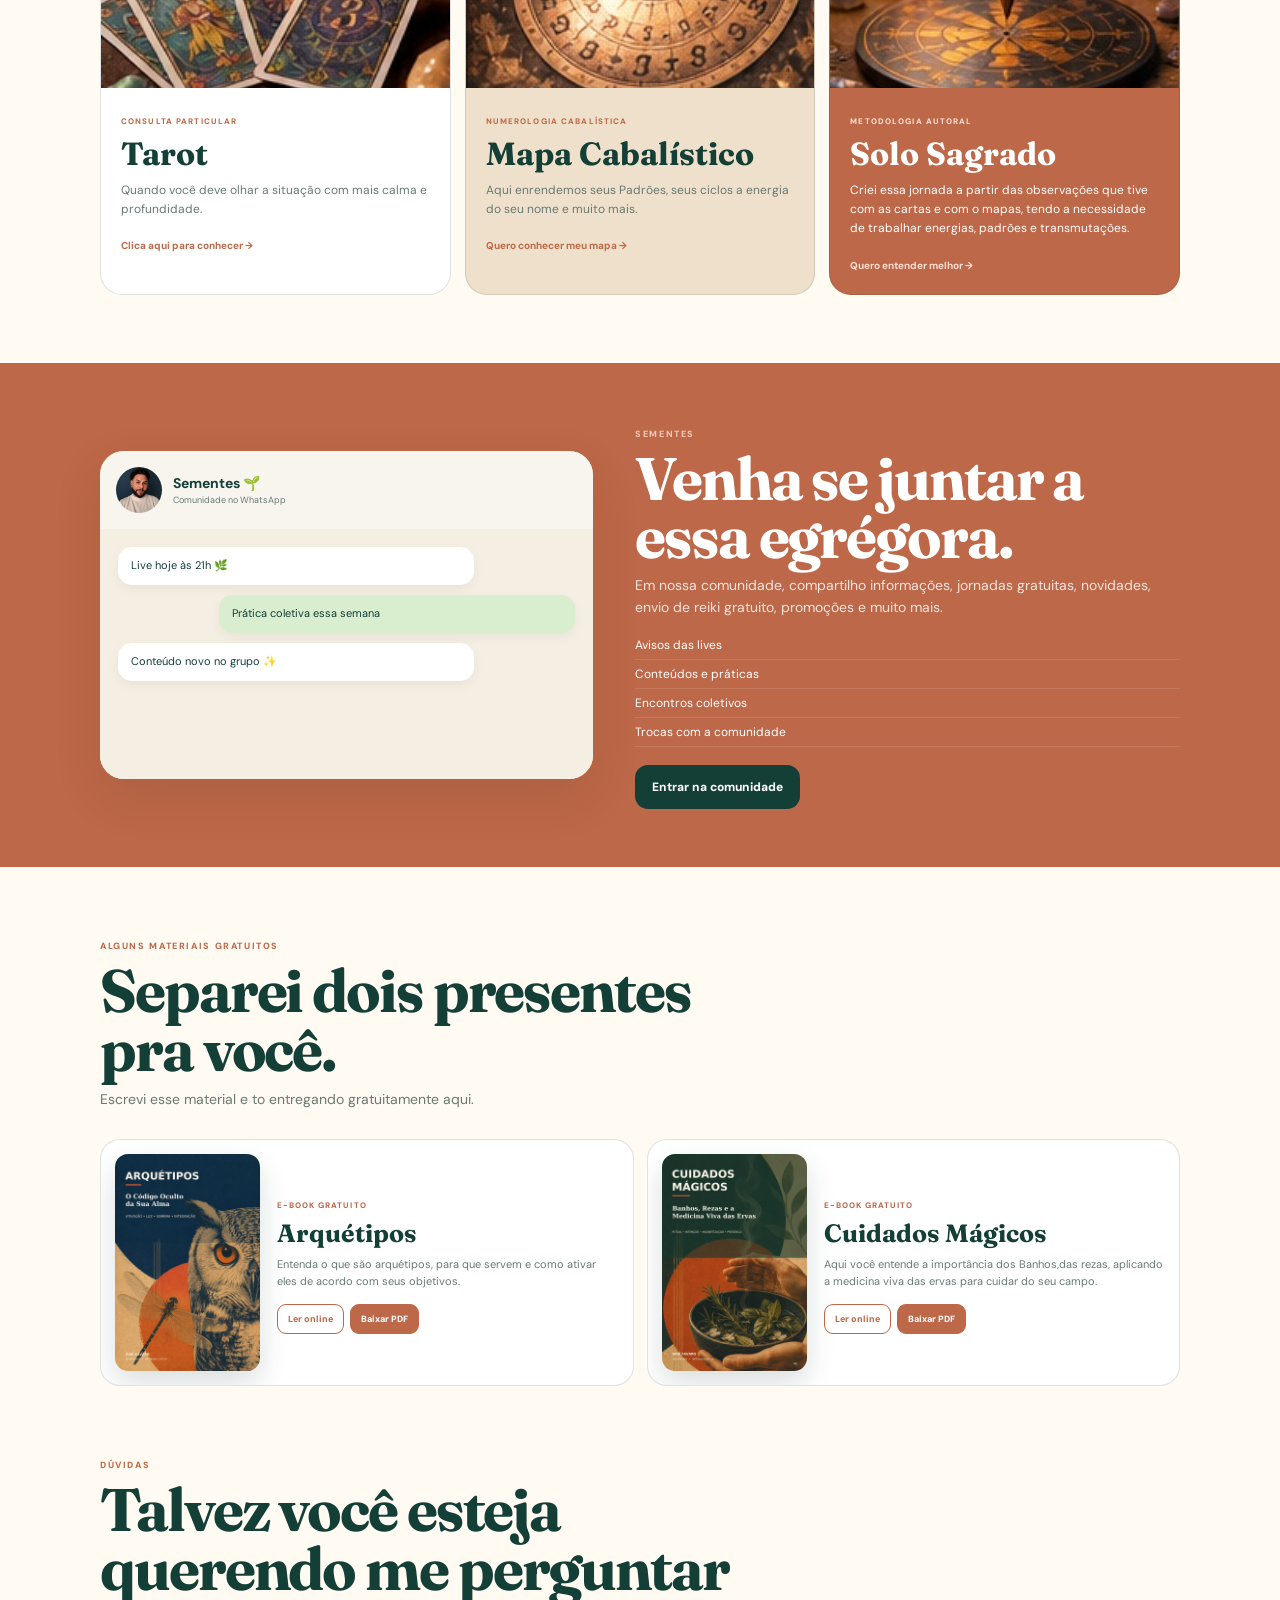
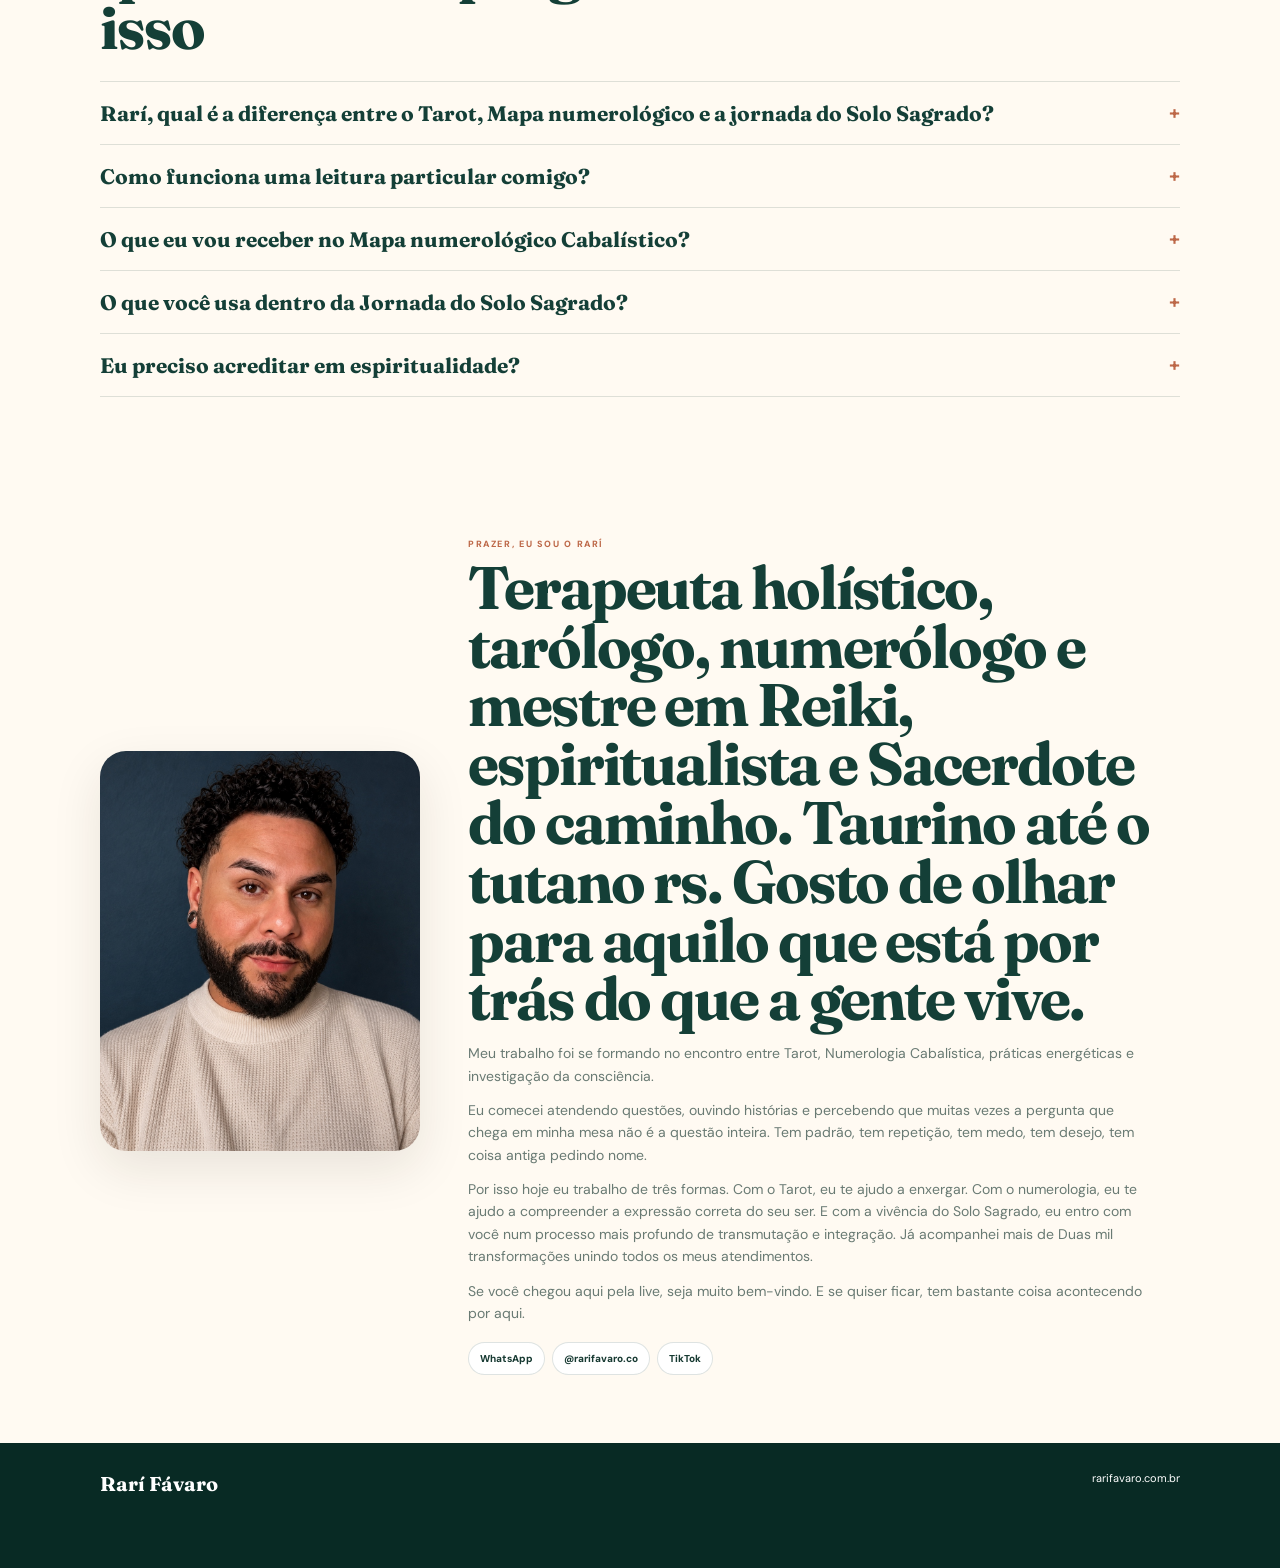
==== commit b44f1671: "Update index.html" ====
--- a/index.html
+++ b/index.html
@@ -322,7 +322,8 @@
   </div>
 </footer>
 
-<div class="mobile-<a href="https://www.tiktok.com/@rarifavaro/live">Live</a>
+<div class="mobile-bar">
+  <a href="https://www.tiktok.com/@rarifavaro/live">Live</a>
   <a href="#servicos">Serviços</a>
   <a target="_blank" href="https://wa.me/5521975003419">WhatsApp</a>
 </div>
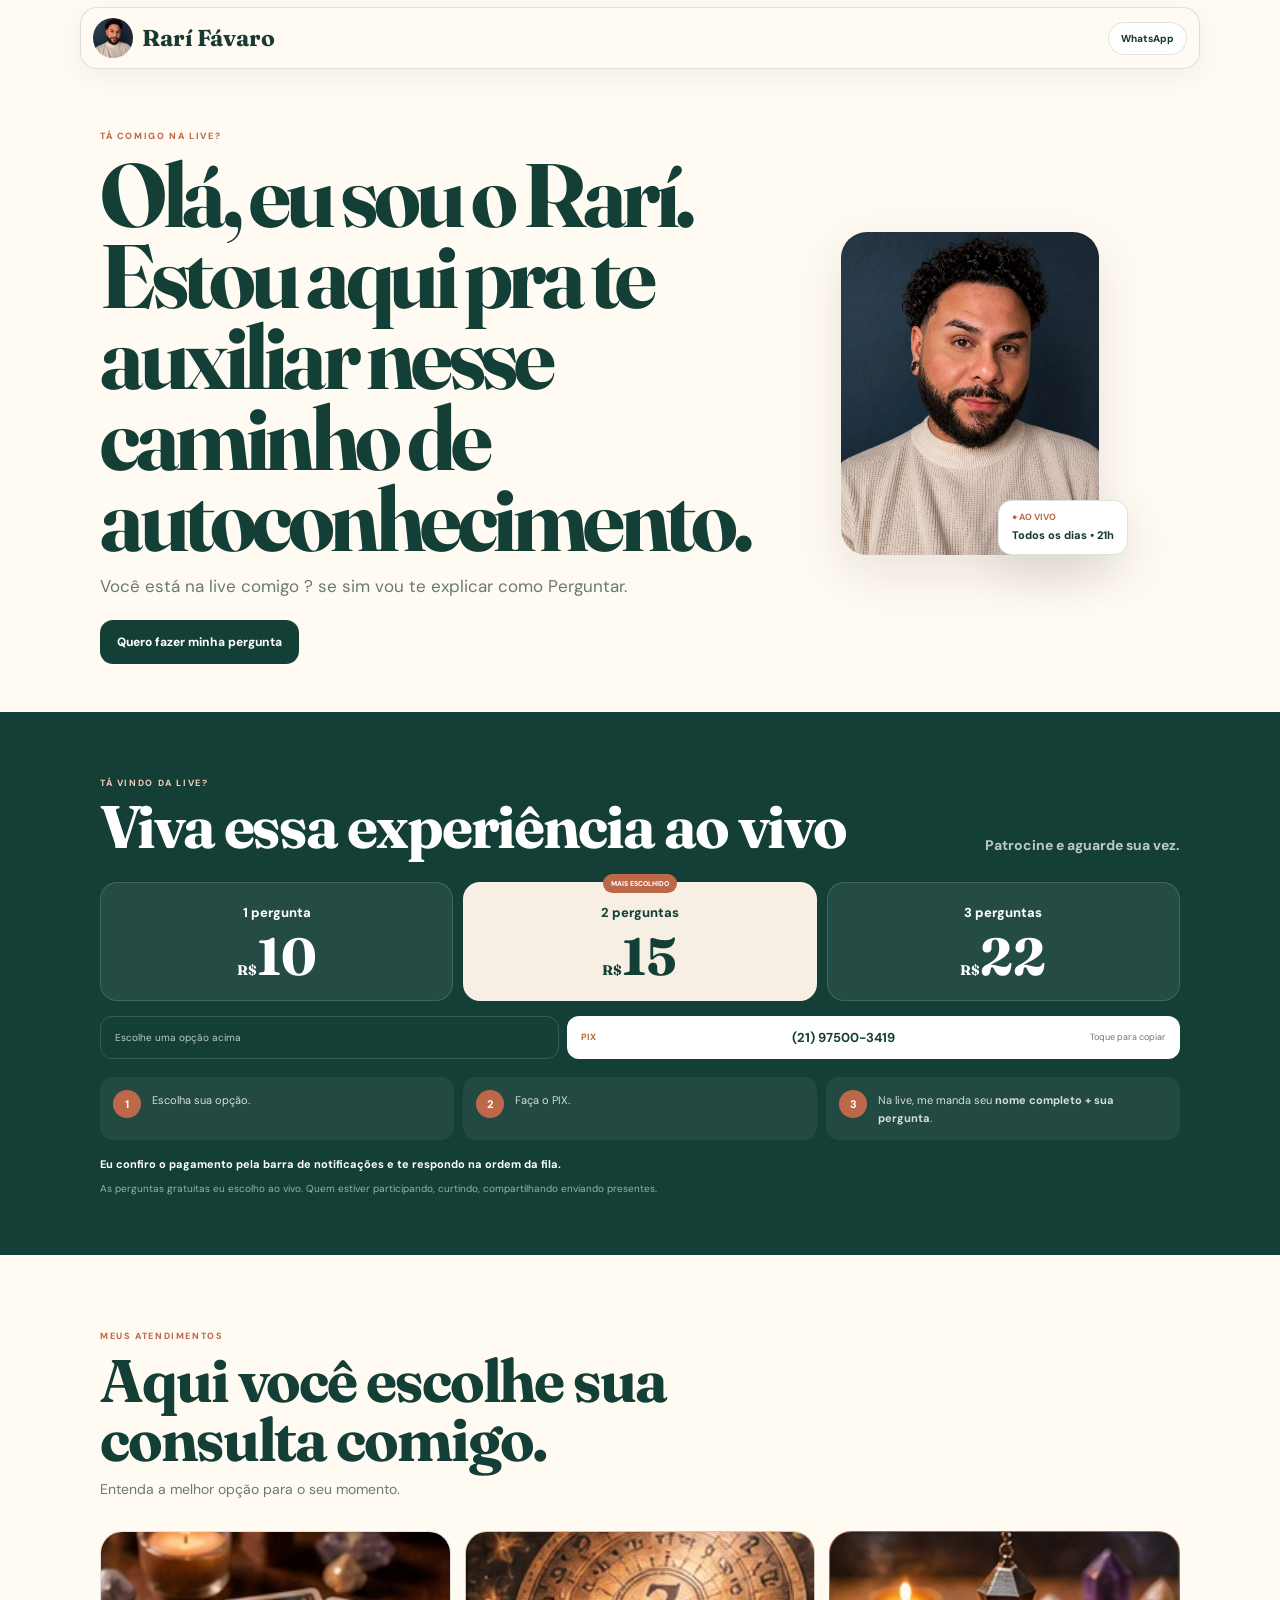
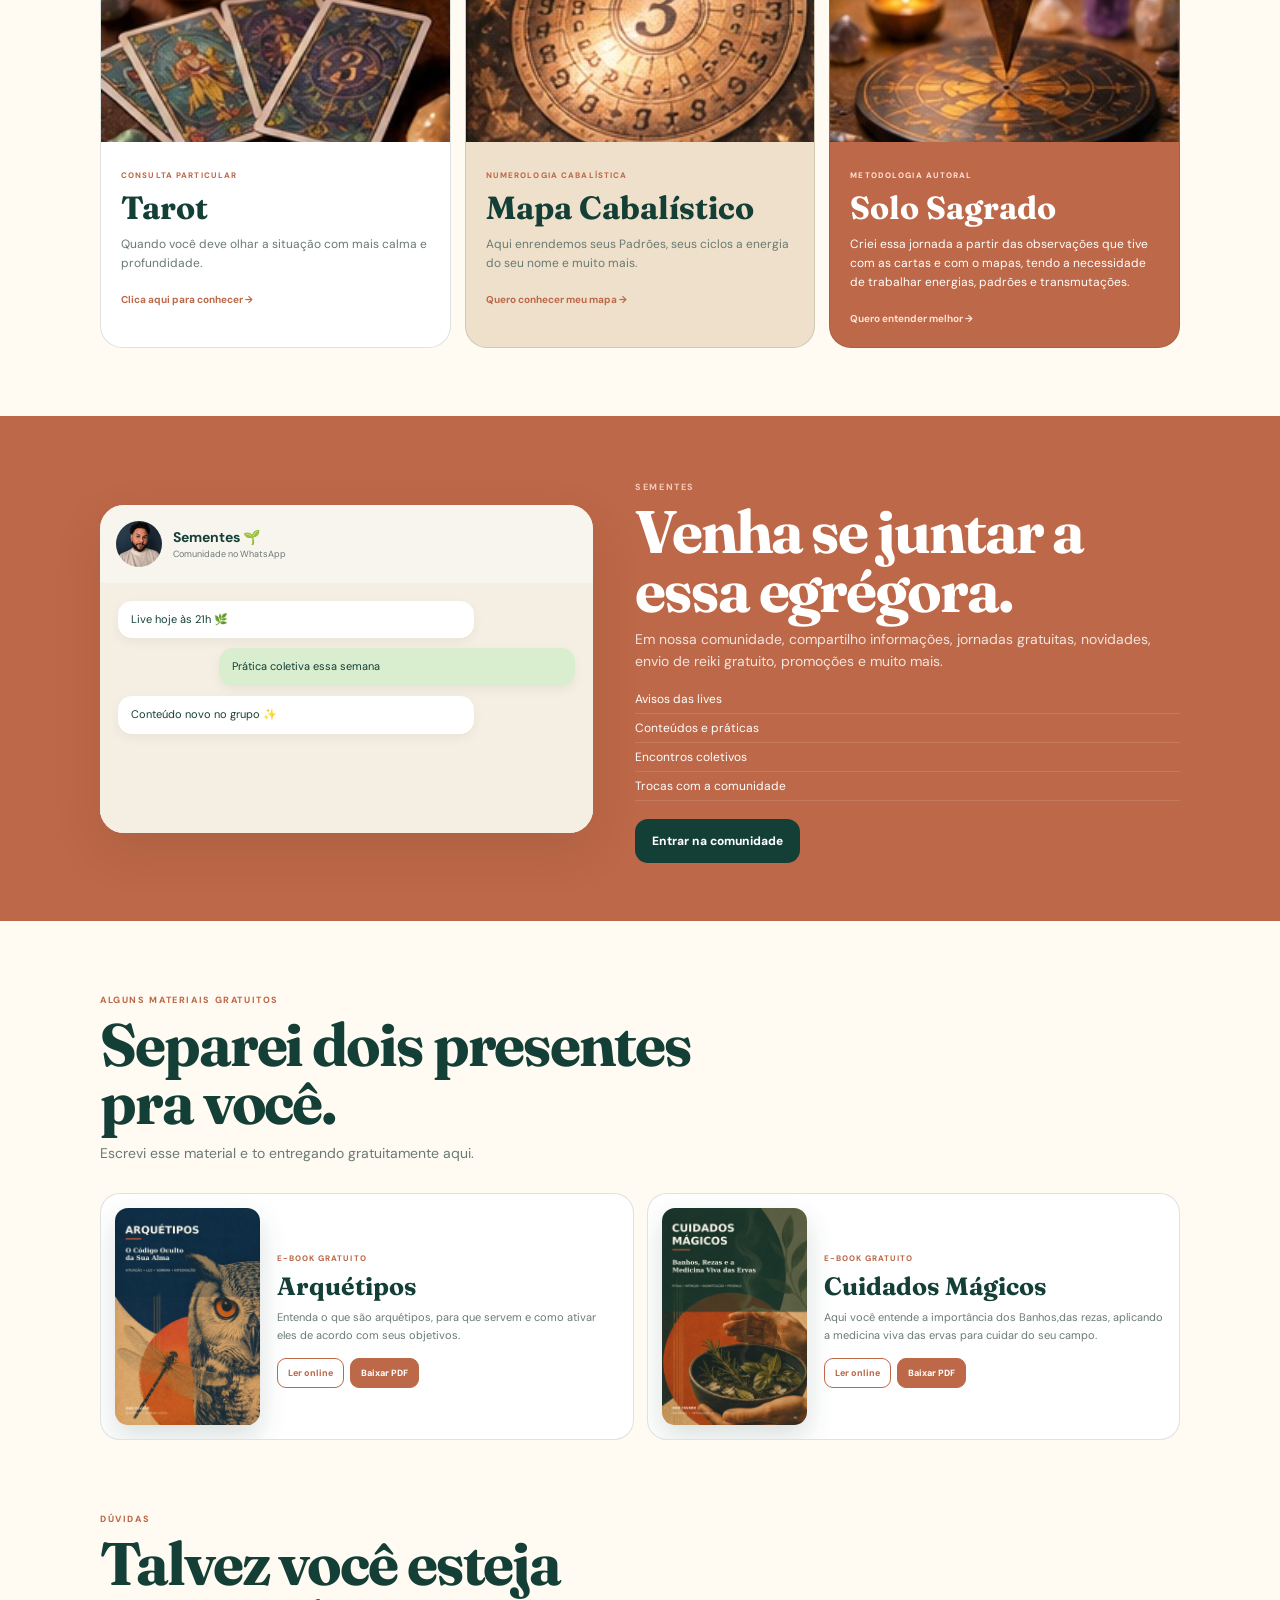
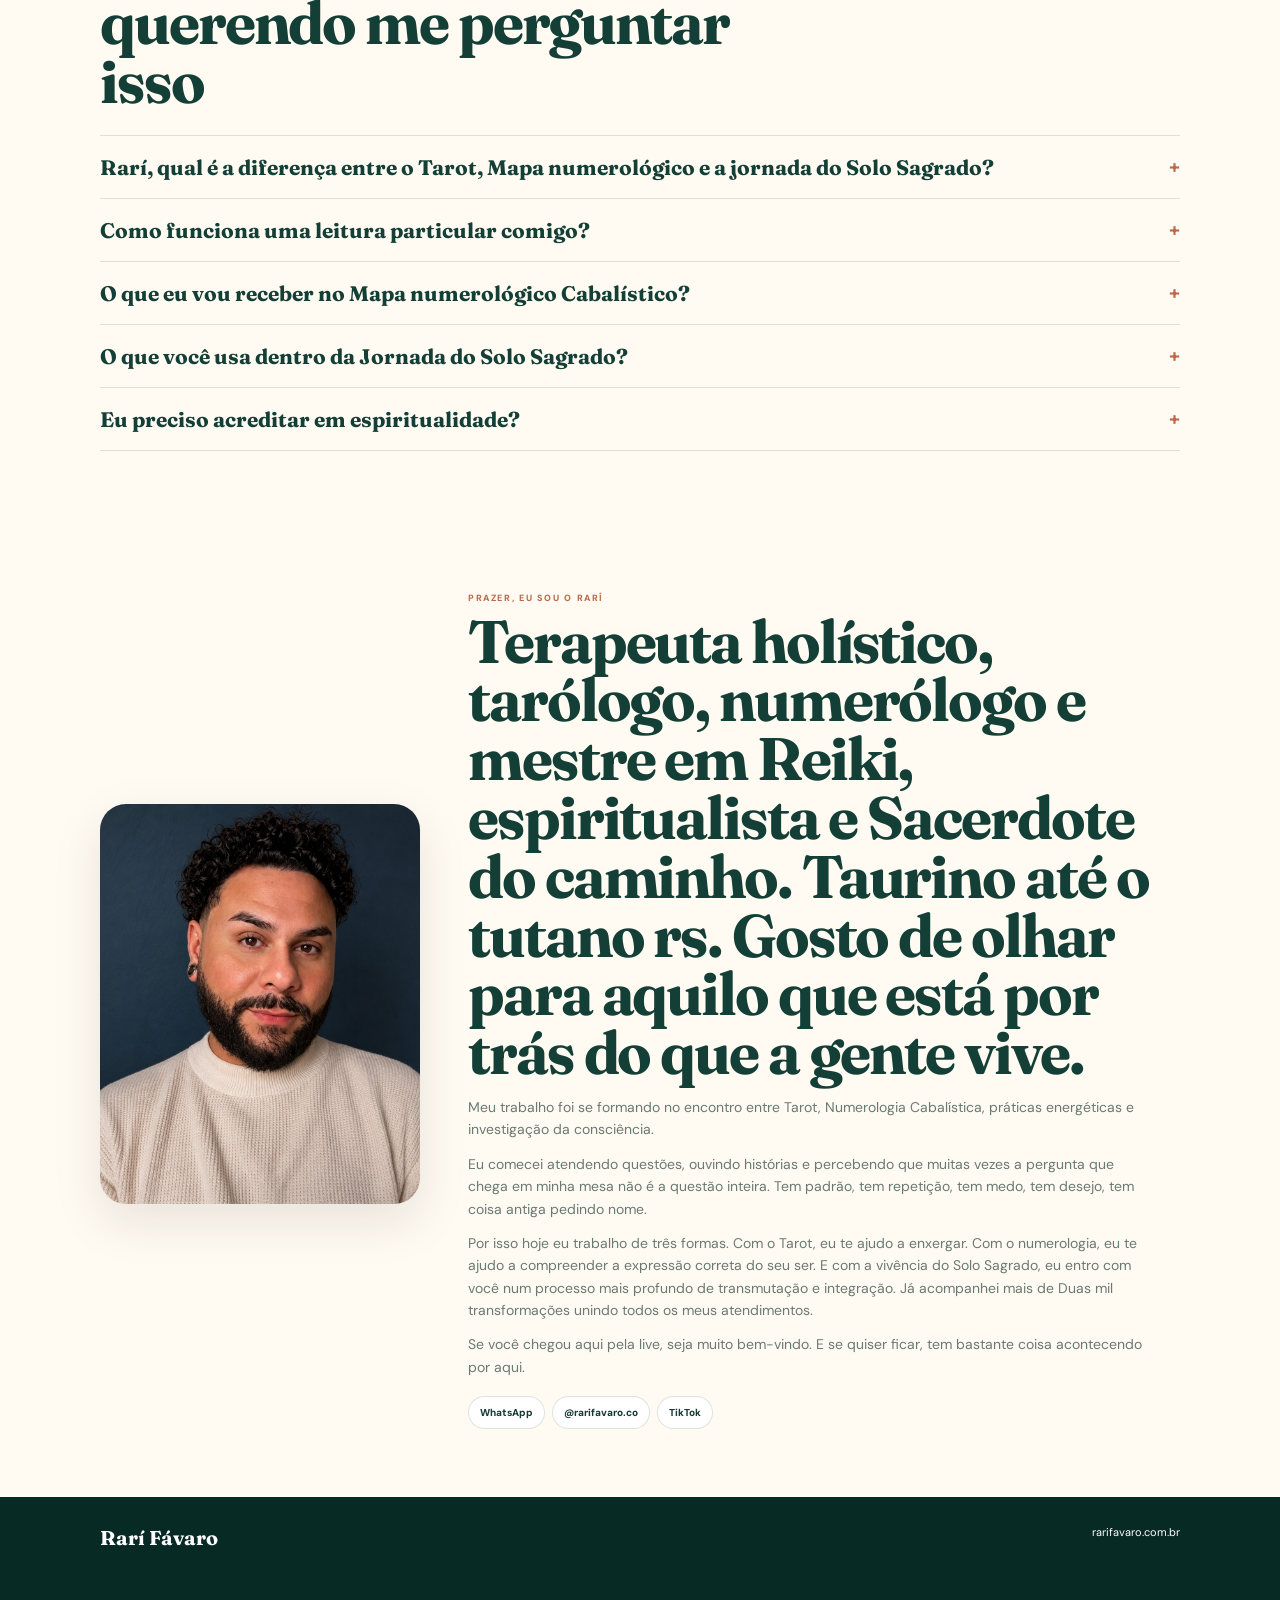
==== commit 6eef50c2: "Update index.html" ====
--- a/index.html
+++ b/index.html
@@ -26,8 +26,8 @@
 <section class="hero wrap">
   <div class="hero-copy">
     <span class="kicker">Tá comigo na live?</span>
-    <h1>Escolha quantas perguntas.<br>Eu te respondo lá na live.</h1>
-    <p>É rapidinho. Você escolhe quantas perguntas quer fazer na live e eu te explico aqui embaixo.</p>
+    <h1>Olá, eu sou o Rarí.<br>Estou aqui pra te auxiliar nesse caminho de autoconhecimento.</h1>
+    <p>Você está na live comigo ? se sim vou te explicar como Perguntar.</p>
     <a class="btn primary" href="#live">Quero fazer minha pergunta</a>
   </div>
 
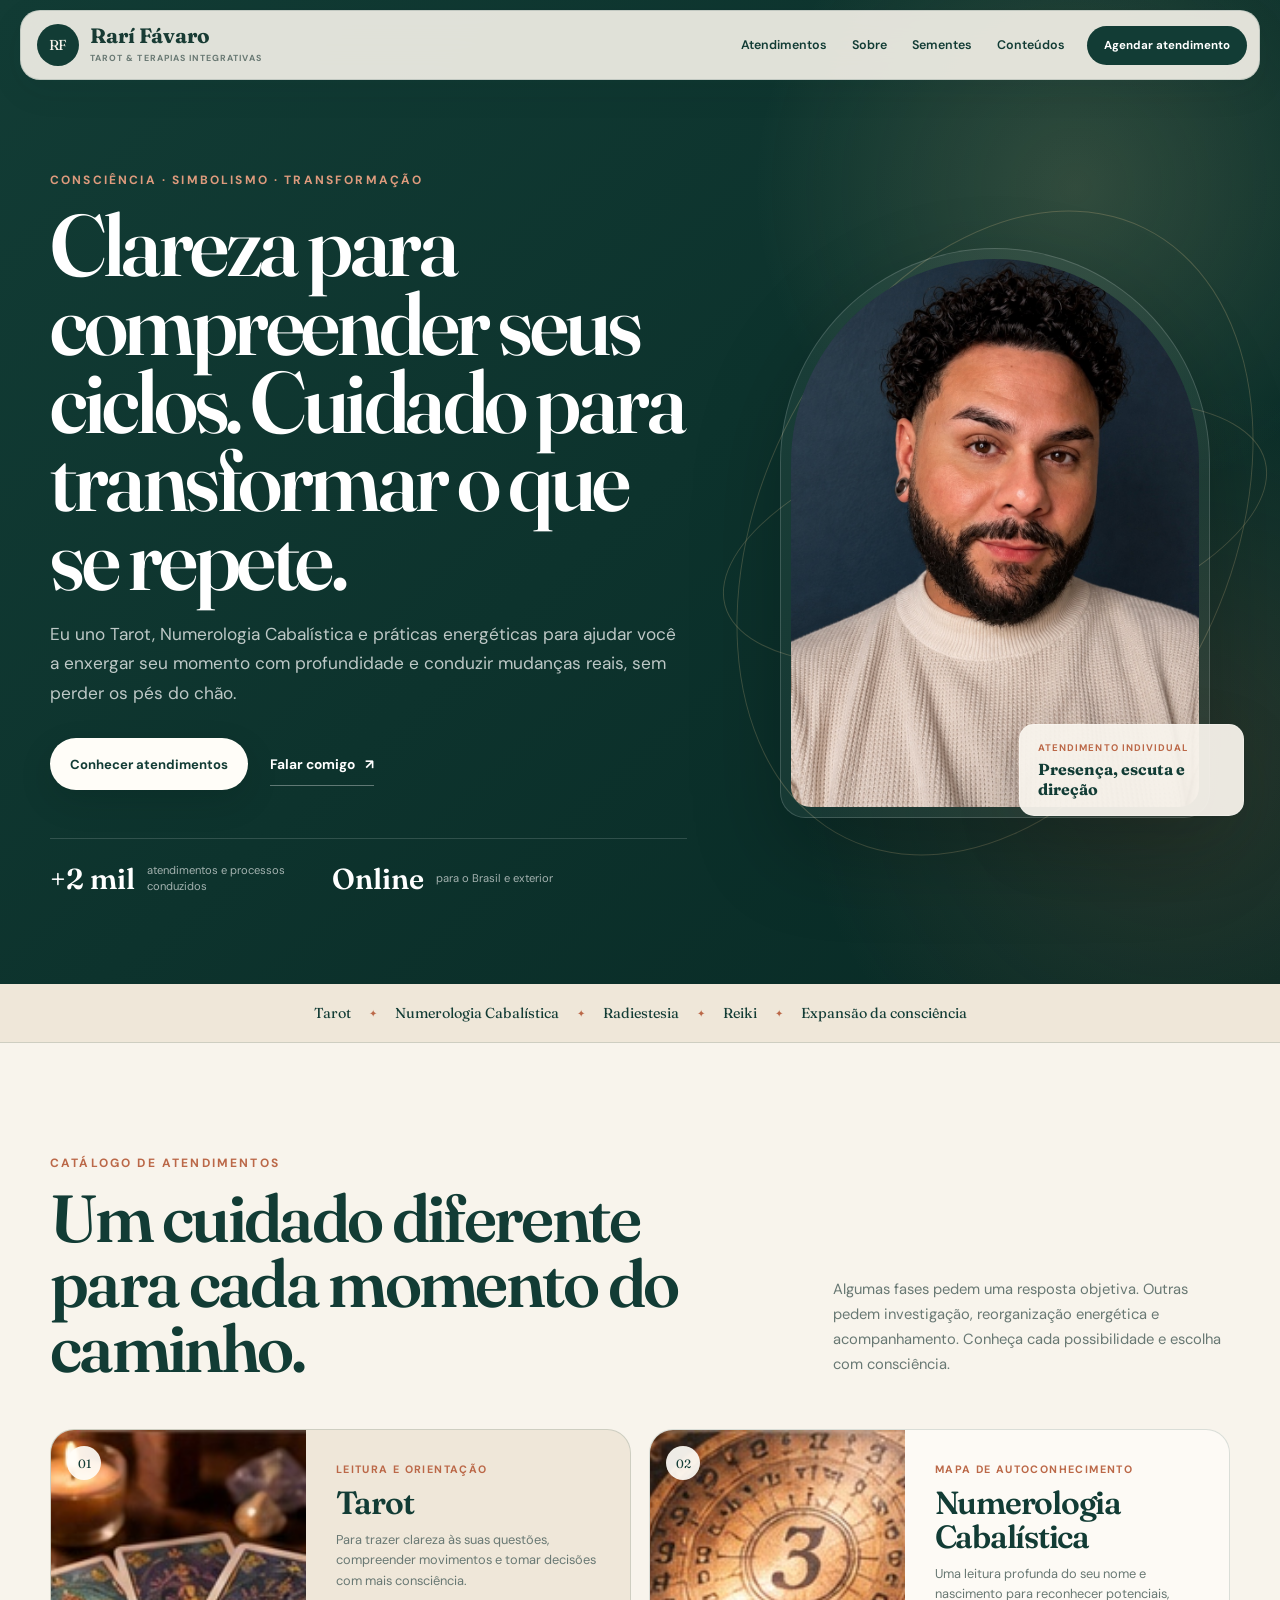
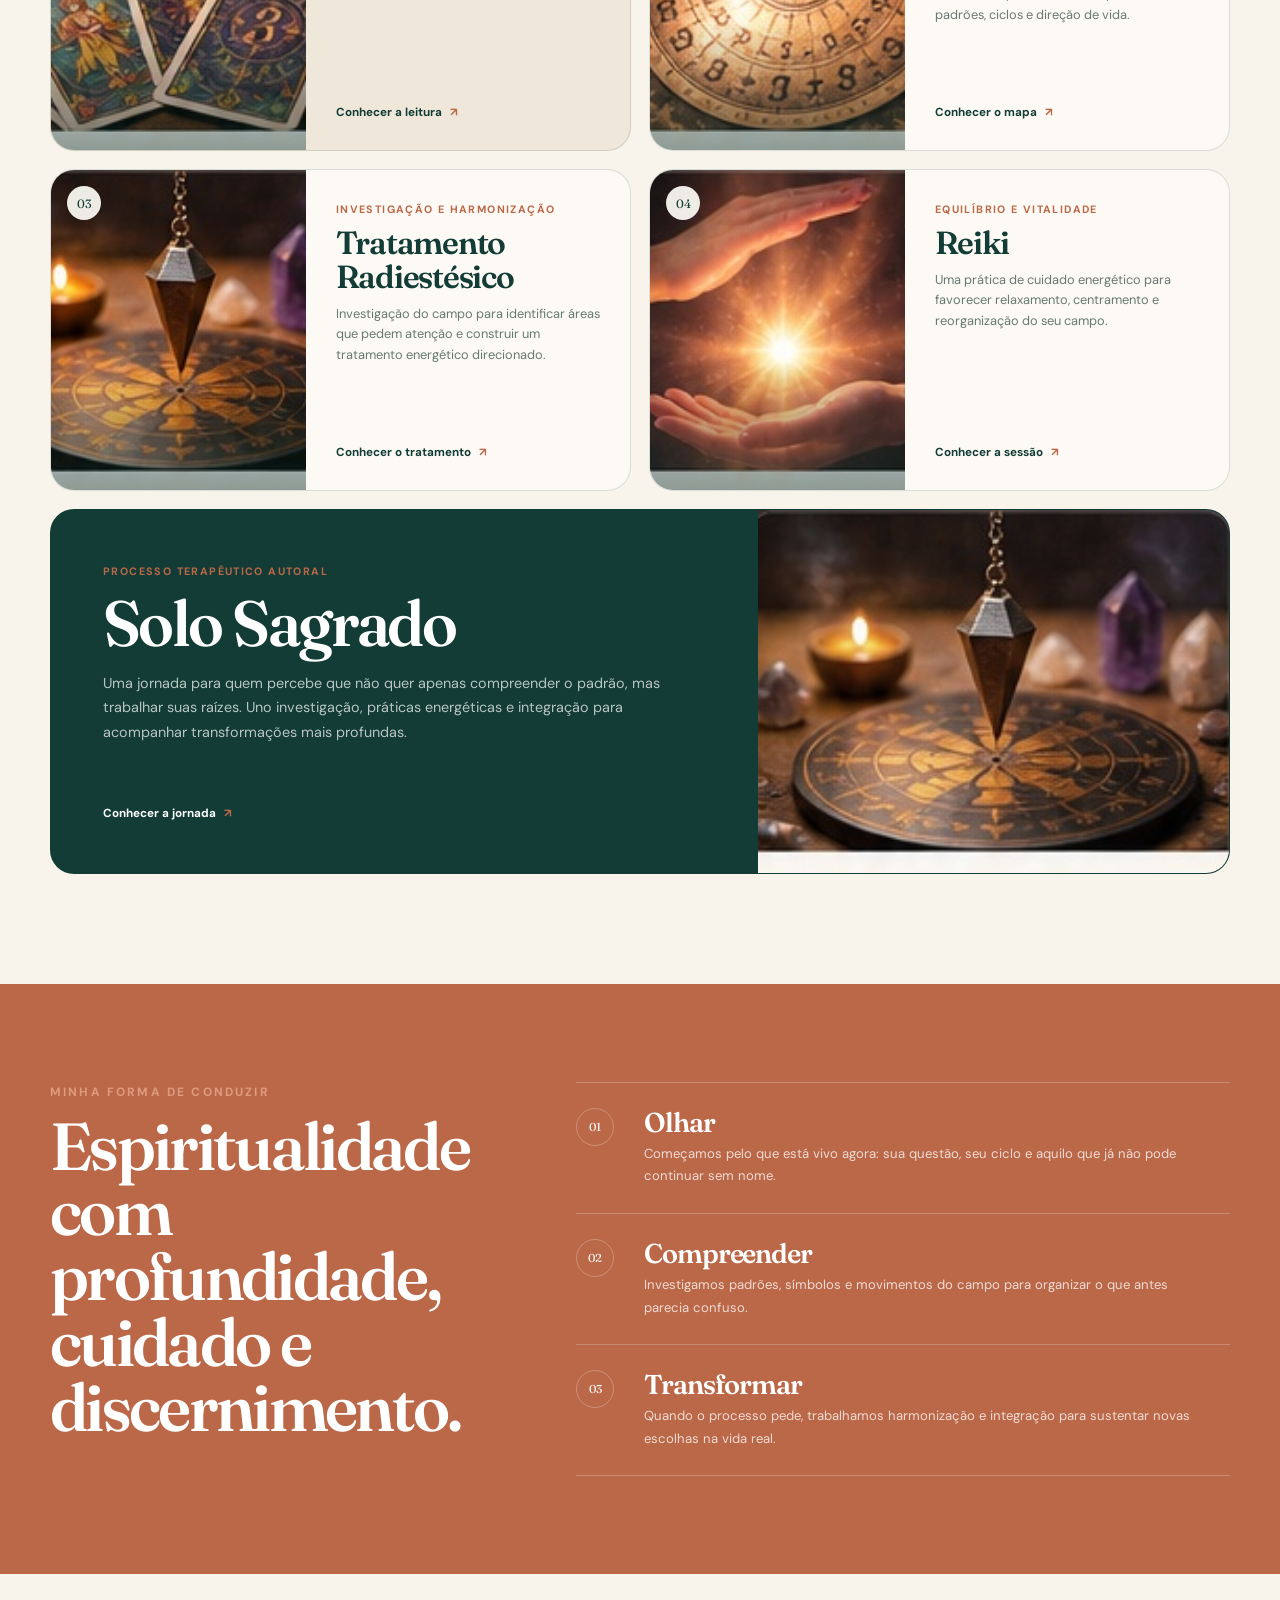
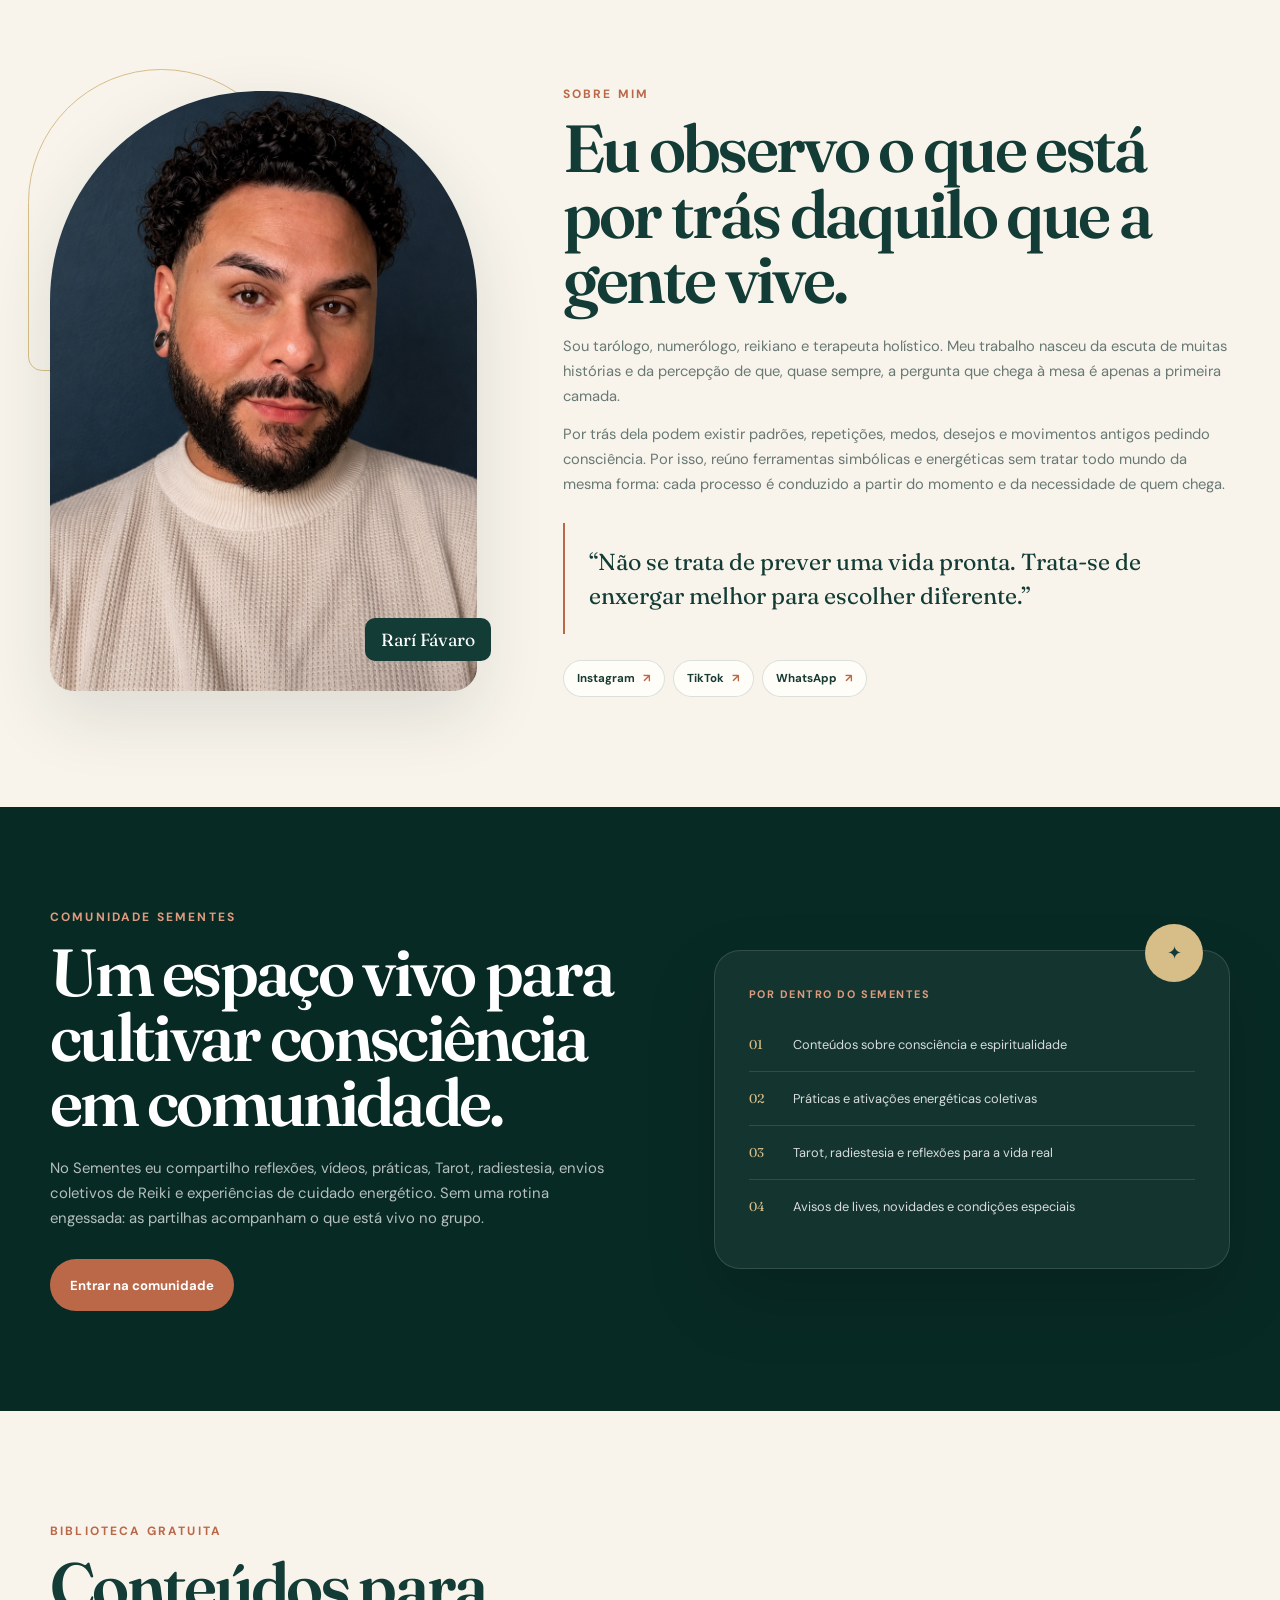
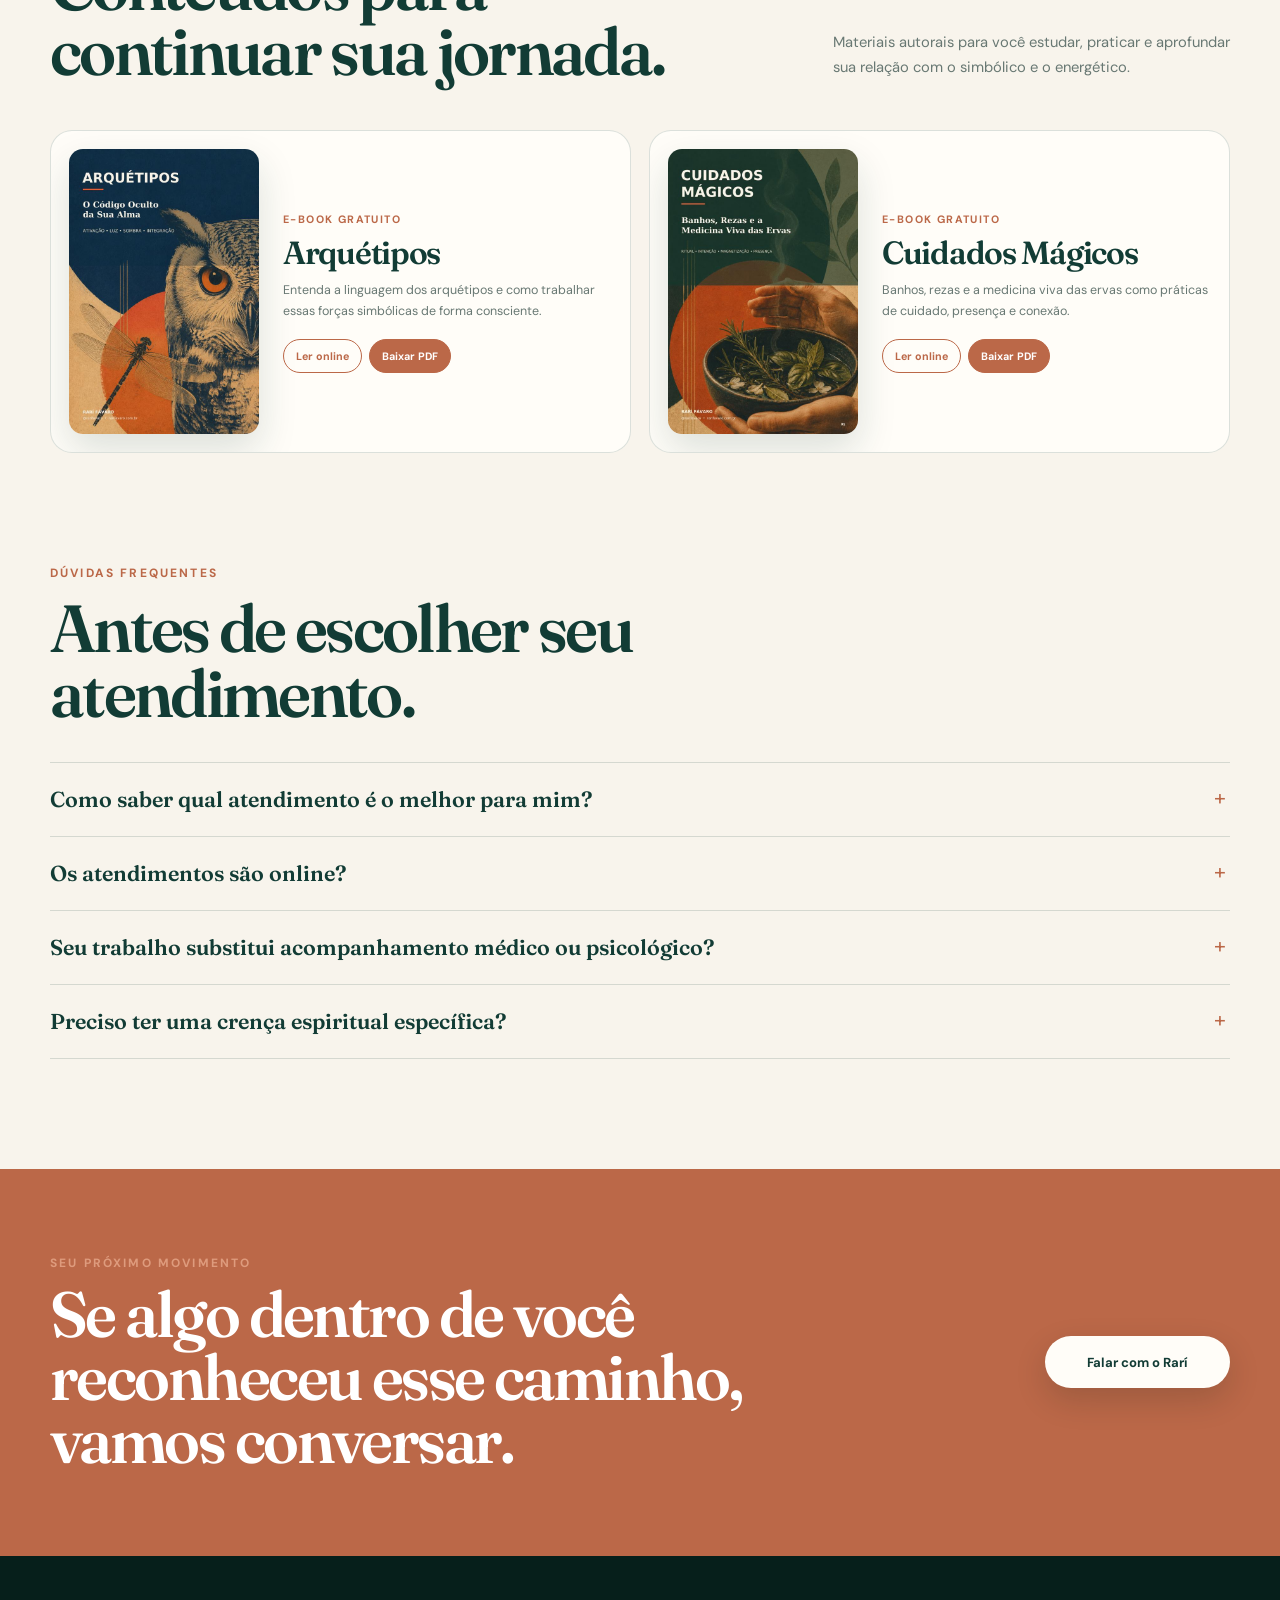
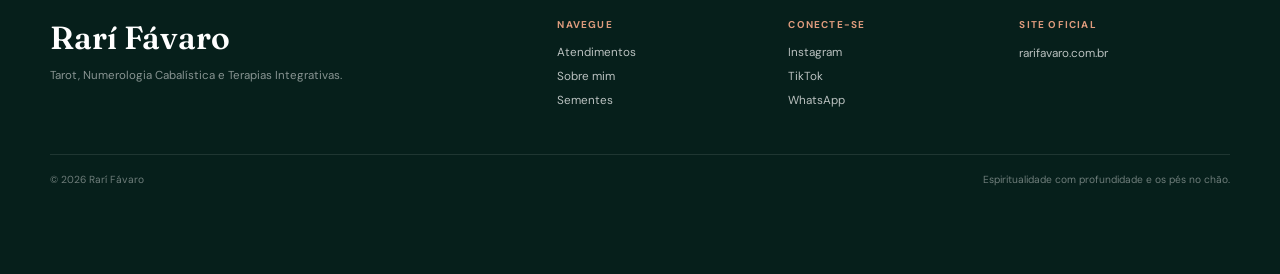
==== commit ad7c3156: "Add files via upload" ====
--- a/index.html
+++ b/index.html
@@ -3,332 +3,372 @@
 <head>
   <meta charset="utf-8">
   <meta name="viewport" content="width=device-width, initial-scale=1">
-  <meta name="theme-color" content="#143f37">
-  <meta name="description" content="Rarí Fávaro — Tarot, Mapa Cabalístico e Método Rarí.">
-  <title>Rarí Fávaro | Escolha a jornada</title>
+  <meta name="theme-color" content="#0d302b">
+  <meta name="description" content="Rarí Fávaro — Tarot, Numerologia Cabalística, Radiestesia, Reiki e processos terapêuticos para clareza, cuidado energético e transformação.">
+  <title>Rarí Fávaro | Tarot, Numerologia e Terapias Energéticas</title>
   <link rel="preconnect" href="https://fonts.googleapis.com">
   <link rel="preconnect" href="https://fonts.gstatic.com" crossorigin>
-  <link href="https://fonts.googleapis.com/css2?family=DM+Sans:wght@400;500;600;700;800&family=Fraunces:opsz,wght@9..144,600;9..144,700;9..144,800&display=swap" rel="stylesheet">
-  <link rel="stylesheet" href="style.css?v=ebooks-2">
+  <link href="https://fonts.googleapis.com/css2?family=DM+Sans:wght@400;500;600;700&family=Fraunces:opsz,wght@9..144,500;9..144,600;9..144,700&display=swap" rel="stylesheet">
+  <link rel="stylesheet" href="style.css?v=catalogo-1">
 </head>
 <body>
 
+<a class="skip-link" href="#conteudo">Ir para o conteúdo</a>
+
 <header class="top">
-  <a class="brand" href="#inicio">
-    <span class="brand-photo"><img src="rari-hero.jpg" alt="Rarí Fávaro"></span>
-    <strong>Rarí Fávaro</strong>
+  <a class="brand" href="#inicio" aria-label="Rarí Fávaro — página inicial">
+    <span class="brand-mark">RF</span>
+    <span class="brand-name">
+      <strong>Rarí Fávaro</strong>
+      <small>Tarot &amp; Terapias Integrativas</small>
+    </span>
   </a>
-  <a class="top-whats" target="_blank" href="https://wa.me/5521975003419?text=Oi%2C%20Rar%C3%AD%21%20Vim%20pelo%20site.">WhatsApp</a>
+
+  <nav class="desktop-nav" aria-label="Navegação principal">
+    <a href="#atendimentos">Atendimentos</a>
+    <a href="#sobre">Sobre</a>
+    <a href="#sementes">Sementes</a>
+    <a href="#materiais">Conteúdos</a>
+  </nav>
+
+  <a class="top-cta" target="_blank" rel="noopener"
+     href="https://wa.me/5521975003419?text=Oi%2C%20Rar%C3%AD%21%20Conheci%20seu%20trabalho%20pelo%20site%20e%20quero%20entender%20qual%20atendimento%20%C3%A9%20mais%20indicado%20para%20mim.">
+    Agendar atendimento
+  </a>
 </header>
 
-<main id="inicio">
-
-<section class="hero wrap">
-  <div class="hero-copy">
-    <span class="kicker">Tá comigo na live?</span>
-    <h1>Olá, eu sou o Rarí.<br>Estou aqui pra te auxiliar nesse caminho de autoconhecimento.</h1>
-    <p>Você está na live comigo ? se sim vou te explicar como Perguntar.</p>
-    <a class="btn primary" href="#live">Quero fazer minha pergunta</a>
+<main id="conteudo">
+
+  <section class="hero" id="inicio">
+    <div class="wrap hero-grid">
+      <div class="hero-copy">
+        <p class="eyebrow">Consciência · simbolismo · transformação</p>
+        <h1>Clareza para compreender seus ciclos. Cuidado para transformar o que se repete.</h1>
+        <p class="hero-intro">
+          Eu uno Tarot, Numerologia Cabalística e práticas energéticas para ajudar você a enxergar
+          seu momento com profundidade e conduzir mudanças reais, sem perder os pés do chão.
+        </p>
+
+        <div class="hero-actions">
+          <a class="button button-light" href="#atendimentos">Conhecer atendimentos</a>
+          <a class="text-link" target="_blank" rel="noopener"
+             href="https://wa.me/5521975003419?text=Oi%2C%20Rar%C3%AD%21%20Vim%20pelo%20site%20e%20quero%20conversar%20sobre%20um%20atendimento.">
+            Falar comigo <span aria-hidden="true">↗</span>
+          </a>
+        </div>
+
+        <div class="hero-proof" aria-label="Informações sobre os atendimentos">
+          <div><strong>+2 mil</strong><span>atendimentos e processos conduzidos</span></div>
+          <div><strong>Online</strong><span>para o Brasil e exterior</span></div>
+        </div>
+      </div>
+
+      <div class="hero-visual" aria-label="Retrato de Rarí Fávaro">
+        <div class="portrait-frame">
+          <img src="rari-hero.jpg" alt="Rarí Fávaro, tarólogo, numerólogo e terapeuta holístico">
+        </div>
+        <div class="portrait-note">
+          <span>Atendimento individual</span>
+          <strong>Presença, escuta e direção</strong>
+        </div>
+        <div class="orbit orbit-one" aria-hidden="true"></div>
+        <div class="orbit orbit-two" aria-hidden="true"></div>
+      </div>
+    </div>
+  </section>
+
+  <section class="signature" aria-label="Áreas de atuação">
+    <div class="wrap signature-list">
+      <span>Tarot</span><i>✦</i>
+      <span>Numerologia Cabalística</span><i>✦</i>
+      <span>Radiestesia</span><i>✦</i>
+      <span>Reiki</span><i>✦</i>
+      <span>Expansão da consciência</span>
+    </div>
+  </section>
+
+  <section class="catalog wrap" id="atendimentos">
+    <div class="section-heading split-heading">
+      <div>
+        <p class="eyebrow dark">Catálogo de atendimentos</p>
+        <h2>Um cuidado diferente para cada momento do caminho.</h2>
+      </div>
+      <p>
+        Algumas fases pedem uma resposta objetiva. Outras pedem investigação, reorganização energética
+        e acompanhamento. Conheça cada possibilidade e escolha com consciência.
+      </p>
+    </div>
+
+    <div class="catalog-grid">
+      <a class="catalog-card card-featured" href="tarot.html">
+        <div class="card-image">
+          <img src="tarot-servico.jpg" alt="Cartas de Tarot sobre uma mesa">
+          <span>01</span>
+        </div>
+        <div class="card-content">
+          <p class="card-type">Leitura e orientação</p>
+          <h3>Tarot</h3>
+          <p>Para trazer clareza às suas questões, compreender movimentos e tomar decisões com mais consciência.</p>
+          <b>Conhecer a leitura <span aria-hidden="true">↗</span></b>
+        </div>
+      </a>
+
+      <a class="catalog-card" href="numerologia.html">
+        <div class="card-image">
+          <img src="numerologia-servico.jpg" alt="Símbolos de numerologia cabalística">
+          <span>02</span>
+        </div>
+        <div class="card-content">
+          <p class="card-type">Mapa de autoconhecimento</p>
+          <h3>Numerologia Cabalística</h3>
+          <p>Uma leitura profunda do seu nome e nascimento para reconhecer potenciais, padrões, ciclos e direção de vida.</p>
+          <b>Conhecer o mapa <span aria-hidden="true">↗</span></b>
+        </div>
+      </a>
+
+      <a class="catalog-card" href="mesa.html">
+        <div class="card-image">
+          <img src="mesa-servico.jpg" alt="Mesa com gráficos de radiestesia">
+          <span>03</span>
+        </div>
+        <div class="card-content">
+          <p class="card-type">Investigação e harmonização</p>
+          <h3>Tratamento Radiestésico</h3>
+          <p>Investigação do campo para identificar áreas que pedem atenção e construir um tratamento energético direcionado.</p>
+          <b>Conhecer o tratamento <span aria-hidden="true">↗</span></b>
+        </div>
+      </a>
+
+      <a class="catalog-card" href="reiki.html">
+        <div class="card-image">
+          <img src="reiki-servico.jpg" alt="Atendimento energético com Reiki">
+          <span>04</span>
+        </div>
+        <div class="card-content">
+          <p class="card-type">Equilíbrio e vitalidade</p>
+          <h3>Reiki</h3>
+          <p>Uma prática de cuidado energético para favorecer relaxamento, centramento e reorganização do seu campo.</p>
+          <b>Conhecer a sessão <span aria-hidden="true">↗</span></b>
+        </div>
+      </a>
+
+      <a class="catalog-card card-wide" href="metodo.html">
+        <div class="card-wide-copy">
+          <p class="card-type">Processo terapêutico autoral</p>
+          <h3>Solo Sagrado</h3>
+          <p>
+            Uma jornada para quem percebe que não quer apenas compreender o padrão, mas trabalhar suas raízes.
+            Uno investigação, práticas energéticas e integração para acompanhar transformações mais profundas.
+          </p>
+          <b>Conhecer a jornada <span aria-hidden="true">↗</span></b>
+        </div>
+        <img src="mesa-servico.jpg" alt="Instrumentos utilizados na jornada Solo Sagrado">
+      </a>
+    </div>
+  </section>
+
+  <section class="approach">
+    <div class="wrap approach-grid">
+      <div class="approach-title">
+        <p class="eyebrow">Minha forma de conduzir</p>
+        <h2>Espiritualidade com profundidade, cuidado e discernimento.</h2>
+      </div>
+
+      <div class="approach-steps">
+        <article>
+          <span>01</span>
+          <div>
+            <h3>Olhar</h3>
+            <p>Começamos pelo que está vivo agora: sua questão, seu ciclo e aquilo que já não pode continuar sem nome.</p>
+          </div>
+        </article>
+        <article>
+          <span>02</span>
+          <div>
+            <h3>Compreender</h3>
+            <p>Investigamos padrões, símbolos e movimentos do campo para organizar o que antes parecia confuso.</p>
+          </div>
+        </article>
+        <article>
+          <span>03</span>
+          <div>
+            <h3>Transformar</h3>
+            <p>Quando o processo pede, trabalhamos harmonização e integração para sustentar novas escolhas na vida real.</p>
+          </div>
+        </article>
+      </div>
+    </div>
+  </section>
+
+  <section class="about wrap" id="sobre">
+    <div class="about-photo">
+      <img src="rari-hero.jpg" alt="Retrato de Rarí Fávaro">
+      <span>Rarí Fávaro</span>
+    </div>
+
+    <div class="about-copy">
+      <p class="eyebrow dark">Sobre mim</p>
+      <h2>Eu observo o que está por trás daquilo que a gente vive.</h2>
+      <p>
+        Sou tarólogo, numerólogo, reikiano e terapeuta holístico. Meu trabalho nasceu da escuta de muitas histórias
+        e da percepção de que, quase sempre, a pergunta que chega à mesa é apenas a primeira camada.
+      </p>
+      <p>
+        Por trás dela podem existir padrões, repetições, medos, desejos e movimentos antigos pedindo consciência.
+        Por isso, reúno ferramentas simbólicas e energéticas sem tratar todo mundo da mesma forma: cada processo
+        é conduzido a partir do momento e da necessidade de quem chega.
+      </p>
+      <blockquote>“Não se trata de prever uma vida pronta. Trata-se de enxergar melhor para escolher diferente.”</blockquote>
+
+      <div class="social-links" aria-label="Redes sociais de Rarí Fávaro">
+        <a target="_blank" rel="noopener" href="https://instagram.com/rarifavaro.co">Instagram <span>↗</span></a>
+        <a target="_blank" rel="noopener" href="https://www.tiktok.com/@rarifavaro">TikTok <span>↗</span></a>
+        <a target="_blank" rel="noopener" href="https://wa.me/5521975003419">WhatsApp <span>↗</span></a>
+      </div>
+    </div>
+  </section>
+
+  <section class="community" id="sementes">
+    <div class="wrap community-grid">
+      <div class="community-copy">
+        <p class="eyebrow">Comunidade Sementes</p>
+        <h2>Um espaço vivo para cultivar consciência em comunidade.</h2>
+        <p>
+          No Sementes eu compartilho reflexões, vídeos, práticas, Tarot, radiestesia, envios coletivos de Reiki
+          e experiências de cuidado energético. Sem uma rotina engessada: as partilhas acompanham o que está vivo no grupo.
+        </p>
+        <a class="button button-copper" target="_blank" rel="noopener"
+           href="https://chat.whatsapp.com/Hn1f6aiO0sG3XBsy8JsAQ9?s=cl&amp;p=i&amp;mlu=4&amp;amv=1">
+          Entrar na comunidade
+        </a>
+      </div>
+
+      <div class="community-card">
+        <div class="community-symbol" aria-hidden="true">✦</div>
+        <p>Por dentro do Sementes</p>
+        <ul>
+          <li><span>01</span> Conteúdos sobre consciência e espiritualidade</li>
+          <li><span>02</span> Práticas e ativações energéticas coletivas</li>
+          <li><span>03</span> Tarot, radiestesia e reflexões para a vida real</li>
+          <li><span>04</span> Avisos de lives, novidades e condições especiais</li>
+        </ul>
+      </div>
+    </div>
+  </section>
+
+  <section class="library wrap" id="materiais">
+    <div class="section-heading split-heading">
+      <div>
+        <p class="eyebrow dark">Biblioteca gratuita</p>
+        <h2>Conteúdos para continuar sua jornada.</h2>
+      </div>
+      <p>Materiais autorais para você estudar, praticar e aprofundar sua relação com o simbólico e o energético.</p>
+    </div>
+
+    <div class="library-grid">
+      <article class="material">
+        <img src="capa-arquetipos.jpg" alt="Capa do e-book Arquétipos — O Código Oculto da Sua Alma">
+        <div>
+          <p class="card-type">E-book gratuito</p>
+          <h3>Arquétipos</h3>
+          <p>Entenda a linguagem dos arquétipos e como trabalhar essas forças simbólicas de forma consciente.</p>
+          <div class="material-actions">
+            <a target="_blank" rel="noopener" href="arquetipos-o-codigo-oculto-da-alma.pdf">Ler online</a>
+            <a href="arquetipos-o-codigo-oculto-da-alma.pdf" download="Arquetipos_O_Codigo_Oculto_da_Alma_Rari_Favaro.pdf">Baixar PDF</a>
+          </div>
+        </div>
+      </article>
+
+      <article class="material">
+        <img src="capa-cuidados-magicos.jpg" alt="Capa do e-book Cuidados Mágicos — Banhos, Rezas e a Medicina Viva das Ervas">
+        <div>
+          <p class="card-type">E-book gratuito</p>
+          <h3>Cuidados Mágicos</h3>
+          <p>Banhos, rezas e a medicina viva das ervas como práticas de cuidado, presença e conexão.</p>
+          <div class="material-actions">
+            <a target="_blank" rel="noopener" href="cuidados-magicos-banhos-e-rezas.pdf">Ler online</a>
+            <a href="cuidados-magicos-banhos-e-rezas.pdf" download="Cuidados_Magicos_Banhos_Rezas_Rari_Favaro.pdf">Baixar PDF</a>
+          </div>
+        </div>
+      </article>
+    </div>
+  </section>
+
+  <section class="faq wrap" id="duvidas">
+    <div class="section-heading faq-heading">
+      <p class="eyebrow dark">Dúvidas frequentes</p>
+      <h2>Antes de escolher seu atendimento.</h2>
+    </div>
+
+    <div class="faq-list">
+      <details>
+        <summary>Como saber qual atendimento é o melhor para mim?</summary>
+        <p>O Tarot é indicado quando você busca clareza sobre uma situação. A Numerologia aprofunda sua estrutura, seus ciclos e potenciais. Radiestesia e Reiki trabalham o campo energético. O Solo Sagrado é um processo mais amplo para questões que pedem investigação e acompanhamento. Se ainda estiver em dúvida, me chame no WhatsApp.</p>
+      </details>
+      <details>
+        <summary>Os atendimentos são online?</summary>
+        <p>Sim. Os atendimentos podem ser realizados à distância, com a organização e a forma de entrega explicadas na página de cada serviço.</p>
+      </details>
+      <details>
+        <summary>Seu trabalho substitui acompanhamento médico ou psicológico?</summary>
+        <p>Não. Meu trabalho atua como uma prática integrativa de autoconhecimento e cuidado energético. Ele não substitui diagnóstico, tratamento médico, psicológico ou psiquiátrico.</p>
+      </details>
+      <details>
+        <summary>Preciso ter uma crença espiritual específica?</summary>
+        <p>Não. Você pode chegar pela espiritualidade, pelo simbolismo, pela curiosidade ou pelo desejo de se conhecer melhor. O essencial é sentir abertura para a experiência.</p>
+      </details>
+    </div>
+  </section>
+
+  <section class="final-cta">
+    <div class="wrap final-cta-inner">
+      <div>
+        <p class="eyebrow">Seu próximo movimento</p>
+        <h2>Se algo dentro de você reconheceu esse caminho, vamos conversar.</h2>
+      </div>
+      <a class="button button-light" target="_blank" rel="noopener"
+         href="https://wa.me/5521975003419?text=Oi%2C%20Rar%C3%AD%21%20Conheci%20seu%20trabalho%20pelo%20site%20e%20quero%20entender%20qual%20atendimento%20%C3%A9%20mais%20indicado%20para%20mim.">
+        Falar com o Rarí
+      </a>
+    </div>
+  </section>
+
+</main>
+
+<footer>
+  <div class="wrap footer-grid">
+    <div class="footer-brand">
+      <strong>Rarí Fávaro</strong>
+      <p>Tarot, Numerologia Cabalística e Terapias Integrativas.</p>
+    </div>
+    <div>
+      <span>Navegue</span>
+      <a href="#atendimentos">Atendimentos</a>
+      <a href="#sobre">Sobre mim</a>
+      <a href="#sementes">Sementes</a>
+    </div>
+    <div>
+      <span>Conecte-se</span>
+      <a target="_blank" rel="noopener" href="https://instagram.com/rarifavaro.co">Instagram</a>
+      <a target="_blank" rel="noopener" href="https://www.tiktok.com/@rarifavaro">TikTok</a>
+      <a target="_blank" rel="noopener" href="https://wa.me/5521975003419">WhatsApp</a>
+    </div>
+    <div class="footer-site">
+      <span>Site oficial</span>
+      <p>rarifavaro.com.br</p>
+    </div>
   </div>
-
-  <div class="hero-photo">
-    <img src="rari-hero.jpg" alt="Rarí Fávaro">
-    <div class="live-chip">
-      <b>● AO VIVO</b>
-      <span>Todos os dias • 21h</span>
-    </div>
-  </div>
-</section>
-
-<section class="live" id="live">
-  <div class="wrap">
-
-    <div class="live-head">
-      <div>
-        <span class="kicker pale">Tá vindo da live?</span>
-        <h2>Viva essa experiência ao vivo</h2>
-      </div>
-      <p>Patrocine e aguarde sua vez.</p>
-    </div>
-
-    <div class="prices">
-      <button class="price" data-value="10" data-label="1 pergunta">
-        <span>1 pergunta</span>
-        <strong><small>R$</small>10</strong>
-      </button>
-
-      <button class="price featured" data-value="15" data-label="2 perguntas">
-        <i>mais escolhido</i>
-        <span>2 perguntas</span>
-        <strong><small>R$</small>15</strong>
-      </button>
-
-      <button class="price" data-value="22" data-label="3 perguntas">
-        <span>3 perguntas</span>
-        <strong><small>R$</small>22</strong>
-      </button>
-    </div>
-
-    <div class="payment-panel">
-      <div class="selection" id="selectedText">Escolhe uma opção acima</div>
-
-      <button class="pix-btn" id="copyPix">
-        <span>PIX</span>
-        <strong>(21) 97500-3419</strong>
-        <small>Toque para copiar</small>
-      </button>
-    </div>
-
-    <div class="live-instructions">
-      <div class="step">
-        <b>1</b>
-        <p>Escolha sua opção.</p>
-      </div>
-
-      <div class="step">
-        <b>2</b>
-        <p>Faça o PIX.</p>
-      </div>
-
-      <div class="step">
-        <b>3</b>
-        <p>Na live, me manda seu <strong>nome completo + sua pergunta</strong>.</p>
-      </div>
-    </div>
-
-    <p class="queue-note">
-      Eu confiro o pagamento pela barra de notificações e te respondo na ordem da fila.
-    </p>
-
-    <p class="free-note">
-      As perguntas gratuitas eu escolho ao vivo. Quem estiver participando, curtindo, compartilhando enviando presentes.
-    </p>
-
-  </div>
-</section>
-
-<section class="services wrap" id="servicos">
-
-  <div class="section-title">
-    <span class="kicker">Meus atendimentos</span>
-    <h2>Aqui você escolhe sua consulta comigo.</h2>
-    <p>Entenda a melhor opção para o seu momento.</p>
-  </div>
-
-  <div class="service-grid">
-
-    <a class="service-card" href="tarot.html">
-      <img src="tarot-servico.jpg" alt="Tarot">
-      <div class="service-copy">
-        <small>Consulta particular</small>
-        <h3>Tarot</h3>
-        <p>Quando você deve olhar a situação com mais calma e profundidade.</p>
-        <b>Clica aqui para conhecer →</b>
-      </div>
-    </a>
-
-    <a class="service-card sand" href="numerologia.html">
-      <img src="numerologia-servico.jpg" alt="Mapa Cabalístico">
-      <div class="service-copy">
-        <small>Numerologia Cabalística</small>
-        <h3>Mapa Cabalístico</h3>
-        <p>Aqui enrendemos seus Padrões, seus ciclos a energia do seu nome e muito mais.</p>
-        <b>Quero conhecer meu mapa →</b>
-      </div>
-    </a>
-
-    <a class="service-card terra" href="metodo.html">
-      <img src="mesa-servico.jpg" alt="Método Rarí">
-      <div class="service-copy">
-        <small>Metodologia autoral</small>
-        <h3>Solo Sagrado</h3>
-        <p>Criei essa jornada a partir das observações que tive com as cartas e com o
-          mapas, tendo a necessidade de trabalhar energias, padrões e transmutações.</p>
-        <b>Quero entender melhor →</b>
-      </div>
-    </a>
-
-  </div>
-</section>
-
-<section class="community" id="sementes">
-  <div class="wrap community-grid">
-
-    <div class="community-preview">
-      <div class="wa-top">
-        <img src="rari-hero.jpg" alt="Rarí Fávaro">
-        <div>
-          <strong>Sementes 🌱</strong>
-          <span>Comunidade no WhatsApp</span>
-        </div>
-      </div>
-
-      <div class="wa-chat">
-        <div class="bubble left">Live hoje às 21h 🌿</div>
-        <div class="bubble right">Prática coletiva essa semana</div>
-        <div class="bubble left">Conteúdo novo no grupo ✨</div>
-      </div>
-    </div>
-
-    <div class="community-copy">
-      <span class="kicker pale">Sementes</span>
-      <h2>Venha se juntar a essa egrégora.</h2>
-      <p>Em nossa comunidade, compartilho informações, jornadas gratuitas, novidades, envio de reiki gratuito, promoções e muito mais.</p>
-
-      <ul>
-        <li>Avisos das lives</li>
-        <li>Conteúdos e práticas</li>
-        <li>Encontros coletivos</li>
-        <li>Trocas com a comunidade</li>
-      </ul>
-
-      <a class="btn seed-btn" target="_blank"
-         href="https://chat.whatsapp.com/Hn1f6aiO0sG3XBsy8JsAQ9?s=cl&p=i&mlu=4&amv=1">
-         Entrar na comunidade
-      </a>
-    </div>
-
-  </div>
-</section>
-
-<section class="library wrap" id="materiais">
-
-  <div class="section-title compact">
-    <span class="kicker">Alguns materiais gratuitos</span>
-    <h2>Separei dois presentes pra você.</h2>
-    <p>Escrevi esse material e to entregando gratuitamente aqui.</p>
-  </div>
-
-  <div class="library-grid">
-
-    <article class="material">
-      <img class="material-cover" src="capa-arquetipos.jpg"
-           alt="Capa do e-book Arquétipos — O Código Oculto da Sua Alma">
-      <div class="material-copy">
-        <small>E-book gratuito</small>
-        <h3>Arquétipos</h3>
-        <p>Entenda o que são arquétipos, para que servem e como ativar eles de acordo com seus objetivos.</p>
-        <div class="material-actions">
-          <a target="_blank" rel="noopener"
-             href="arquetipos-o-codigo-oculto-da-alma.pdf">Ler online</a>
-          <a class="download" href="arquetipos-o-codigo-oculto-da-alma.pdf"
-             download="Arquetipos_O_Codigo_Oculto_da_Alma_Rari_Favaro.pdf">Baixar PDF</a>
-        </div>
-      </div>
-    </article>
-
-    <article class="material">
-      <img class="material-cover" src="capa-cuidados-magicos.jpg"
-           alt="Capa do e-book Cuidados Mágicos — Banhos, Rezas e a Medicina Viva das Ervas">
-      <div class="material-copy">
-        <small>E-book gratuito</small>
-        <h3>Cuidados Mágicos</h3>
-        <p>Aqui você entende a importância dos Banhos,das rezas, aplicando a medicina viva das ervas para cuidar do seu campo.</p>
-        <div class="material-actions">
-          <a target="_blank" rel="noopener"
-             href="cuidados-magicos-banhos-e-rezas.pdf">Ler online</a>
-          <a class="download" href="cuidados-magicos-banhos-e-rezas.pdf"
-             download="Cuidados_Magicos_Banhos_Rezas_Rari_Favaro.pdf">Baixar PDF</a>
-        </div>
-      </div>
-    </article>
-
-  </div>
-</section>
-
-<section class="faq wrap">
-  <div class="section-title compact">
-    <span class="kicker">Dúvidas</span>
-    <h2>Talvez você esteja querendo me perguntar isso</h2>
-  </div>
-
-  <div class="faq-list">
-
-    <details>
-      <summary>Rarí, qual é a diferença entre o Tarot, Mapa numerológico e a jornada do Solo Sagrado?</summary>
-      <p>Eu uso o Tarot quando você quer clareza sobre uma situação. O Mapa serve pra entender melhor sua estrutura, sua personalidade seus caminhos e os ciclos da vida. E a Jornada do Solo sagrado, é meu método terapêutico de transformação. Geralmente quando existe algo que você quer trabalhar de forma mais profunda no campo energético e nos seus padrões.</p>
-    </details>
-
-    <details>
-      <summary>Como funciona uma leitura particular comigo?</summary>
-      <p>Você entra na página do Tarot, vê direitinho qual tipo de consulta conversa com seu momento e me chama no WhatsApp. A gente organiza o atendimento e o horário certinnho. Perfuntas objetivas te entrego em até seis horas após a contratação.</p>
-    </details>
-
-    <details>
-      <summary>O que eu vou receber no Mapa numerológico Cabalístico?</summary>
-      <p>Eu monto seu mapa a partir do seu nome e da sua data de nascimento. Organizo os pontos principais da sua numerologia de forma clara. Na página do Mapa eu explico exatamente os tópicos que entra.</p>
-    </details>
-
-    <details>
-      <summary>O que você usa dentro da Jornada do Solo Sagrado?</summary>
-      <p>Geralmente utilizo gráficos radiestésicos, Reiki , apometria, Thetahealing e ferramentas de investigação de crenças. Não trato isso como serviços soltos. Eu escolho os recursos de acordo com o que aparece no processo, transmuto tudo na mesa radiônica e te conduzo numa meditação guiada.</p>
-    </details>
-
-    <details>
-      <summary>Eu preciso acreditar em espiritualidade?</summary>
-      <p>Não necessariamente. Você pode chegar por ela, pelo simbolismo, pela curiosidade ou pelo autoconhecimento. O importante é você se sentir à vontade com a experiência.</p>
-    </details>
-
-  </div>
-</section>
-
-<section class="about wrap">
-
-  <div class="about-photo">
-    <img src="rari-hero.jpg" alt="Rarí Fávaro">
-  </div>
-
-  <div class="about-copy">
-    <span class="kicker">Prazer, eu sou o Rarí</span>
-    <h2>Terapeuta holístico, tarólogo, numerólogo e mestre em Reiki, espiritualista e Sacerdote do caminho. Taurino até o tutano rs. Gosto de olhar para aquilo que está por trás do que a gente vive.</h2>
-
-    <p>
-      Meu trabalho foi se formando no encontro entre Tarot, Numerologia Cabalística,
-      práticas energéticas e investigação da consciência.
-    </p>
-
-    <p>
-      Eu comecei atendendo questões, ouvindo histórias e percebendo que muitas vezes
-      a pergunta que chega em minha mesa não é a questão inteira. Tem padrão, tem repetição,
-      tem medo, tem desejo, tem coisa antiga pedindo nome.
-    </p>
-
-    <p>
-      Por isso hoje eu trabalho de três formas. Com o Tarot, eu te ajudo a enxergar.
-      Com o numerologia, eu te ajudo a compreender a expressão correta do seu ser. E com a vivência do Solo Sagrado, eu entro com você
-      num processo mais profundo de transmutação e integração. Já acompanhei mais de Duas mil transformações unindo todos os meus atendimentos.
-    </p>
-
-    <p>
-      Se você chegou aqui pela live, seja muito bem-vindo. E se quiser ficar,
-      tem bastante coisa acontecendo por aqui.
-    </p>
-
-    <div class="socials">
-      <a target="_blank" href="https://wa.me/5521975003419">WhatsApp</a>
-      <a target="_blank" href="https://instagram.com/rarifavaro.co">@rarifavaro.co</a>
-      <a target="_blank" href="https://www.tiktok.com/@rarifavaro">TikTok</a>
-    </div>
-  </div>
-
-</section>
-
-</main>
-
-<footer>
-  <div class="wrap">
-    <strong>Rarí Fávaro</strong>
-    <span>rarifavaro.com.br</span>
+  <div class="wrap footer-bottom">
+    <span>© 2026 Rarí Fávaro</span>
+    <span>Espiritualidade com profundidade e os pés no chão.</span>
   </div>
 </footer>
 
-<div class="mobile-bar">
-  <a href="https://www.tiktok.com/@rarifavaro/live">Live</a>
-  <a href="#servicos">Serviços</a>
-  <a target="_blank" href="https://wa.me/5521975003419">WhatsApp</a>
-</div>
-
-<div class="toast" id="toast"></div>
-<script src="script.js"></script>
+<nav class="mobile-bar" aria-label="Atalhos no celular">
+  <a href="#atendimentos">Atendimentos</a>
+  <a href="#sementes">Sementes</a>
+  <a target="_blank" rel="noopener" href="https://wa.me/5521975003419">Agendar</a>
+</nav>
+
 </body>
 </html>
--- a/style.css
+++ b/style.css
@@ -1,65 +1,296 @@
 :root{
---paper:#fffaf2;--cream:#f7efe3;--green:#143f37;--green2:#092f29;--terra:#bd6848;
---gold:#d6bb82;--ink:#173a32;--muted:#697a73;--line:rgba(23,58,50,.14);
---shadow:0 18px 50px rgba(36,30,20,.10)
-}
+  --paper:#f8f4ec;
+  --paper-strong:#efe7d9;
+  --white:#fffdf8;
+  --green:#123c35;
+  --green-deep:#082a25;
+  --green-soft:#2d5c52;
+  --copper:#bb6848;
+  --copper-light:#de9b7d;
+  --gold:#d7bd87;
+  --ink:#183b34;
+  --muted:#687873;
+  --line:rgba(18,60,53,.15);
+  --line-light:rgba(255,255,255,.15);
+  --shadow:0 24px 70px rgba(22,42,37,.12);
+  --serif:"Fraunces",Georgia,serif;
+  --sans:"DM Sans",Arial,sans-serif;
+}
+
 *{box-sizing:border-box}
 html{scroll-behavior:smooth}
-body{margin:0;background:var(--paper);color:var(--ink);font-family:"DM Sans",sans-serif}
-a{text-decoration:none;color:inherit}
-button{font:inherit}.wrap{width:min(1080px,calc(100% - 28px));margin:auto}
-h1,h2,h3{margin:0;font-family:"Fraunces",serif;color:var(--green)}
-h1{font-size:clamp(54px,8vw,90px);line-height:.9;letter-spacing:-.05em}
-h2{font-size:clamp(38px,5vw,60px);line-height:.98;letter-spacing:-.035em}
-h3{font-size:32px}p{line-height:1.6}
-.kicker{display:inline-block;font-size:9px;letter-spacing:.18em;text-transform:uppercase;font-weight:800;color:var(--terra)}
-.kicker.pale{color:#f4c9b8}
-.btn{display:inline-flex;align-items:center;justify-content:center;padding:14px 17px;border-radius:13px;font-size:12px;font-weight:800}
-.primary{background:var(--green);color:#fff}
-
-.top{position:sticky;top:7px;z-index:50;width:min(1120px,calc(100% - 18px));margin:7px auto 0;display:flex;align-items:center;justify-content:space-between;gap:10px;padding:10px 12px;border:1px solid var(--line);border-radius:17px;background:rgba(255,250,242,.94);backdrop-filter:blur(16px);box-shadow:0 8px 26px rgba(0,0,0,.05)}
-.brand{display:flex;align-items:center;gap:9px}.brand-photo{width:40px;height:40px;border-radius:50%;overflow:hidden;display:block}.brand-photo img{width:100%;height:100%;object-fit:cover;object-position:center top;display:block}.brand strong{font-family:"Fraunces",serif;font-size:23px}
-.top-whats{padding:9px 12px;border-radius:999px;border:1px solid var(--line);background:#fff;font-size:10px;font-weight:800}
-
-.hero{display:grid;grid-template-columns:1.1fr .9fr;gap:48px;align-items:center;padding:54px 0 48px}
-.hero-copy h1{margin:10px 0 14px}.hero-copy p{color:var(--muted);font-size:17px;margin:0 0 20px}
-.hero-photo{min-height:350px;position:relative;display:grid;place-items:center}.hero-photo>img{width:min(300px,75%);aspect-ratio:4/5;object-fit:cover;object-position:center top;border-radius:26px;box-shadow:var(--shadow)}
-.live-chip{position:absolute;right:4%;bottom:14px;background:#fff;padding:10px 13px;border-radius:14px;border:1px solid var(--line);box-shadow:var(--shadow)}.live-chip b{display:block;color:var(--terra);font-size:9px}.live-chip span{font-size:11px;font-weight:800}
-
-.live{background:var(--green);color:#fff;padding:58px 0}.live-head{display:flex;justify-content:space-between;align-items:end;gap:24px}.live-head h2{color:#fff;margin-top:6px}.live-head p{max-width:380px;margin:0;color:rgba(255,255,255,.72);font-size:14px;font-weight:700}
-.prices{display:grid;grid-template-columns:repeat(3,1fr);gap:10px;margin-top:26px}.price{appearance:none;padding:18px;border-radius:17px;border:1px solid rgba(255,255,255,.14);background:rgba(255,255,255,.07);color:#fff;cursor:pointer;position:relative}.price span{font-size:13px;font-weight:800}.price strong{display:block;font-family:"Fraunces",serif;font-size:52px;line-height:1;margin-top:8px}.price strong small{font-size:14px}.price.featured{background:var(--cream);color:var(--green)}.price i{position:absolute;left:50%;top:-9px;transform:translateX(-50%);background:var(--terra);color:#fff;padding:5px 8px;border-radius:999px;font-size:7px;font-style:normal;font-weight:800;text-transform:uppercase}.price.active{outline:3px solid var(--gold);outline-offset:3px}
-.payment-panel{display:grid;grid-template-columns:.75fr 1fr;gap:8px;margin-top:15px}.selection{display:flex;align-items:center;padding:14px;border:1px solid rgba(255,255,255,.14);border-radius:12px;color:rgba(255,255,255,.72);font-size:10px}.pix-btn{border:0;border-radius:12px;padding:12px 14px;display:grid;grid-template-columns:auto 1fr auto;gap:10px;align-items:center;background:#fff;color:var(--green);cursor:pointer}.pix-btn span{font-size:9px;font-weight:800;color:var(--terra)}.pix-btn strong{font-size:13px}.pix-btn small{font-size:9px;color:var(--muted)}
-.live-instructions{display:grid;grid-template-columns:repeat(3,1fr);gap:9px;margin-top:18px}.step{display:grid;grid-template-columns:30px 1fr;gap:9px;align-items:start;padding:13px;border-radius:13px;background:rgba(255,255,255,.06)}.step b{width:28px;height:28px;border-radius:50%;display:grid;place-items:center;background:var(--terra);font-size:11px}.step p{margin:2px 0 0;font-size:11px;color:rgba(255,255,255,.82)}.queue-note{margin:16px 0 0;font-size:11px;font-weight:700}.free-note{margin:7px 0 0;color:rgba(255,255,255,.58);font-size:10px}
-
-.services{padding:68px 0}.section-title{max-width:680px}.section-title h2{margin:7px 0 10px}.section-title p{margin:0;color:var(--muted);font-size:14px}.service-grid{display:grid;grid-template-columns:repeat(3,1fr);gap:14px;margin-top:30px}.service-card{overflow:hidden;border:1px solid var(--line);border-radius:22px;background:#fff;transition:.2s}.service-card:hover{transform:translateY(-4px);box-shadow:var(--shadow)}.service-card>img{width:100%;height:210px;object-fit:cover;display:block}.service-copy{padding:20px}.service-copy small{font-size:8px;text-transform:uppercase;letter-spacing:.14em;font-weight:800;color:var(--terra)}.service-copy h3{margin:5px 0 8px}.service-copy p{margin:0 0 14px;min-height:38px;color:var(--muted);font-size:12px}.service-copy b{font-size:10px;color:var(--terra)}.service-card.sand{background:#eee0ca}.service-card.terra{background:var(--terra)}.service-card.terra h3,.service-card.terra p{color:#fff}.service-card.terra small,.service-card.terra b{color:#ffe0d4}
-
-.community{background:var(--terra);color:#fff;padding:58px 0}.community-grid{display:grid;grid-template-columns:.95fr 1.05fr;gap:42px;align-items:center}.community-preview{border-radius:24px;overflow:hidden;background:#ece5dc;box-shadow:var(--shadow)}.wa-top{display:flex;align-items:center;gap:11px;padding:16px;background:#f8f5ef;color:var(--green)}.wa-top img{width:46px;height:46px;border-radius:50%;object-fit:cover;object-position:center top}.wa-top strong{display:block;font-size:14px}.wa-top span{display:block;font-size:9px;color:var(--muted);margin-top:2px}.wa-chat{min-height:250px;padding:18px;background:linear-gradient(rgba(245,239,228,.92),rgba(245,239,228,.92)),repeating-linear-gradient(45deg,#ece4d7 0 8px,#f2eadf 8px 16px)}.bubble{max-width:78%;padding:11px 13px;border-radius:14px;font-size:11px;line-height:1.45;color:var(--green);margin-bottom:10px;box-shadow:0 4px 12px rgba(0,0,0,.05)}.bubble.left{background:#fff}.bubble.right{background:#d9edcf;margin-left:auto}.community-copy h2{color:#fff;margin:7px 0 8px}.community-copy p{margin:0 0 12px;color:rgba(255,255,255,.82);font-size:14px}.community-copy ul{list-style:none;padding:0;margin:0 0 18px}.community-copy li{padding:6px 0;font-size:12px;border-bottom:1px solid rgba(255,255,255,.12)}.seed-btn{background:var(--green);color:#fff}
-
-.library{padding:66px 0}.section-title.compact{max-width:640px}.library-grid{display:grid;grid-template-columns:1fr 1fr;gap:13px;margin-top:28px}.material{display:grid;grid-template-columns:145px 1fr;gap:17px;align-items:center;border:1px solid var(--line);border-radius:20px;background:#fff;padding:14px;transition:.2s}.material:hover{transform:translateY(-4px);box-shadow:var(--shadow)}.material-cover{display:block;width:145px;aspect-ratio:2/3;object-fit:cover;border-radius:13px;box-shadow:0 12px 28px rgba(20,63,55,.16);transition:.2s}.material:hover .material-cover{transform:rotate(-1deg) scale(1.015)}.material-copy small{font-size:8px;text-transform:uppercase;letter-spacing:.13em;font-weight:800;color:var(--terra)}.material-copy h3{font-size:25px;margin:5px 0 8px}.material-copy p{margin:0 0 13px;color:var(--muted);font-size:11px}.material-actions{display:flex;gap:6px;flex-wrap:wrap}.material-actions a{display:inline-flex;align-items:center;justify-content:center;padding:8px 10px;border:1px solid var(--terra);border-radius:9px;color:var(--terra);font-size:9px;font-weight:800}.material-actions a.download{background:var(--terra);color:#fff}
-
-.faq{padding:0 0 66px}.faq-list{margin-top:24px;border-top:1px solid var(--line)}details{border-bottom:1px solid var(--line)}summary{cursor:pointer;list-style:none;padding:18px 0;font-family:"Fraunces",serif;font-size:21px;font-weight:700;color:var(--green)}summary::-webkit-details-marker{display:none}summary:after{content:"+";float:right;font-family:"DM Sans",sans-serif;font-size:19px;color:var(--terra)}details[open] summary:after{content:"−"}details p{max-width:760px;margin:0 0 18px;color:var(--muted);font-size:12px}
-
-.about{display:grid;grid-template-columns:320px 1fr;gap:48px;align-items:center;padding:68px 0}.about-photo img{width:100%;aspect-ratio:4/5;object-fit:cover;object-position:center top;border-radius:26px;box-shadow:var(--shadow)}.about-copy h2{margin:6px 0 14px}.about-copy p{max-width:680px;margin:0 0 12px;color:var(--muted);font-size:14px}.socials{display:flex;gap:7px;flex-wrap:wrap;margin-top:18px}.socials a{padding:9px 11px;border:1px solid var(--line);border-radius:999px;background:#fff;font-size:10px;font-weight:800}
-
-footer{background:#082a24;color:#fff;padding:28px 0 72px}footer .wrap{display:flex;justify-content:space-between;gap:20px;font-size:11px}footer strong{font-family:"Fraunces",serif;font-size:20px}
-.mobile-bar{display:none}.toast{position:fixed;left:50%;bottom:18px;transform:translate(-50%,10px);opacity:0;pointer-events:none;background:#102e29;color:#fff;padding:11px 14px;border-radius:11px;z-index:70;font-size:11px;transition:.2s}.toast.show{opacity:1;transform:translate(-50%,0)}
-
-@media(max-width:780px){
-.hero{grid-template-columns:1fr;gap:14px;padding:40px 0}.hero-photo{min-height:300px}.live-head{flex-direction:column;align-items:flex-start}.prices{grid-template-columns:1fr}.payment-panel{grid-template-columns:1fr}.live-instructions{grid-template-columns:1fr}.service-grid{grid-template-columns:1fr}.service-card{display:grid;grid-template-columns:170px 1fr}.service-card>img{height:100%;min-height:230px}.service-copy p{min-height:0}.community-grid{grid-template-columns:1fr}.library-grid{grid-template-columns:1fr}.about{grid-template-columns:220px 1fr}
-}
-@media(max-width:540px){
-.wrap{width:min(100% - 22px,700px)}.top-whats{font-size:9px}h1{font-size:49px}h2{font-size:37px}.hero-copy p{font-size:14px}.hero .btn{width:100%}.hero-photo{min-height:270px}.hero-photo>img{width:72%;max-width:230px}.live-chip{right:0;bottom:0}.live{padding:46px 0}.price strong{font-size:45px}.pix-btn{grid-template-columns:auto 1fr}.pix-btn small{display:none}.services{padding:54px 0}.section-title p{font-size:13px}.service-card{display:block}.service-card>img{height:180px;min-height:0}.service-copy{padding:18px}.service-copy h3{font-size:30px}.service-copy p{font-size:11px}.community{padding:48px 0}.wa-chat{min-height:210px}.library{padding:52px 0}.material{grid-template-columns:105px 1fr;gap:13px}.material-cover{width:105px}.material-copy h3{font-size:20px}.about{grid-template-columns:1fr;padding:52px 0}.about-photo{max-width:230px}.about-copy h2{font-size:36px}footer{padding-bottom:74px}.mobile-bar{display:grid;grid-template-columns:repeat(3,1fr);gap:5px;position:fixed;left:10px;right:10px;bottom:8px;z-index:55;padding:5px;background:rgba(255,250,242,.92);backdrop-filter:blur(16px);border:1px solid var(--line);border-radius:13px;box-shadow:var(--shadow)}.mobile-bar a{text-align:center;font-size:9px;font-weight:800;padding:9px 3px;border-radius:9px}.mobile-bar a:nth-child(1){background:var(--terra);color:#fff}.mobile-bar a:nth-child(2){background:var(--gold);color:var(--green)}.mobile-bar a:nth-child(3){background:var(--green);color:#fff}
-}
-
-/* Mantém as capas contidas nos cartões, inclusive quando o navegador restaura CSS antigo. */
-.material{overflow:hidden}
-.material-copy{min-width:0}
-@media(max-width:540px){
-  .library-grid{gap:12px}
-  .material{grid-template-columns:92px minmax(0,1fr);gap:12px;padding:12px;align-items:center}
-  .material-cover{width:92px;height:138px;max-width:92px;object-fit:cover;border-radius:11px}
-  .material-copy h3{font-size:20px;line-height:1.02;margin:4px 0 7px}
-  .material-copy p{font-size:10px;line-height:1.45;margin-bottom:10px}
-  .material-actions{gap:5px}
-  .material-actions a{padding:7px 8px;font-size:8px;border-radius:8px}
-}
+body{margin:0;background:var(--paper);color:var(--ink);font-family:var(--sans);font-size:16px;-webkit-font-smoothing:antialiased}
+body:before{content:"";position:fixed;inset:0;z-index:-1;pointer-events:none;opacity:.18;background-image:url("data:image/svg+xml,%3Csvg xmlns='http://www.w3.org/2000/svg' width='120' height='120' viewBox='0 0 120 120'%3E%3Cfilter id='n'%3E%3CfeTurbulence type='fractalNoise' baseFrequency='.85' numOctaves='2' stitchTiles='stitch'/%3E%3C/filter%3E%3Crect width='100%25' height='100%25' filter='url(%23n)' opacity='.12'/%3E%3C/svg%3E")}
+a{color:inherit;text-decoration:none}
+img{max-width:100%}
+button,a,input,textarea{font:inherit}
+.wrap{width:min(1180px,calc(100% - 48px));margin-inline:auto}
+.skip-link{position:fixed;left:14px;top:-80px;z-index:100;padding:12px 16px;border-radius:10px;background:var(--white);color:var(--green);font-weight:700}
+.skip-link:focus{top:14px}
+.eyebrow,.kicker{margin:0;color:var(--copper-light);font-size:.75rem;font-weight:700;letter-spacing:.18em;text-transform:uppercase}
+.eyebrow.dark,.kicker{color:var(--copper)}
+.kicker.pale{color:#f3c5b2}
+h1,h2,h3{margin:0;font-family:var(--serif);font-weight:600;letter-spacing:-.04em}
+h2{font-size:clamp(2.6rem,5.2vw,4.7rem);line-height:.98}
+h3{font-size:2rem;line-height:1.05}
+p{line-height:1.7}
+.button,.btn{min-height:52px;display:inline-flex;align-items:center;justify-content:center;padding:14px 20px;border-radius:999px;font-size:.82rem;font-weight:700;transition:transform .2s ease,background .2s ease,border-color .2s ease}
+.button:hover,.btn:hover{transform:translateY(-2px)}
+.button-light{background:var(--white);color:var(--green);box-shadow:0 12px 32px rgba(4,24,20,.16)}
+.button-copper,.terracotta{background:var(--copper);color:#fff}
+
+/* Cabeçalho */
+.top{position:sticky;top:10px;z-index:50;width:min(1240px,calc(100% - 28px));margin:10px auto 0;min-height:70px;padding:10px 12px 10px 16px;display:flex;align-items:center;justify-content:space-between;gap:22px;border:1px solid var(--line);border-radius:20px;background:rgba(248,244,236,.9);backdrop-filter:blur(18px);box-shadow:0 10px 34px rgba(8,42,37,.08)}
+.brand,.logo{display:flex;align-items:center;gap:11px;min-width:max-content}
+.brand-mark,.sigil{width:42px;height:42px;display:grid;place-items:center;border-radius:50%;background:var(--green);color:var(--paper);font-family:var(--serif);font-size:.9rem;letter-spacing:-.02em}
+.brand-name strong,.logo strong{display:block;font-family:var(--serif);font-size:1.3rem;line-height:1}
+.brand-name small,.logo small{display:block;margin-top:5px;color:var(--muted);font-size:.55rem;font-weight:700;letter-spacing:.12em;text-transform:uppercase}
+.desktop-nav{display:flex;align-items:center;gap:25px;margin-left:auto}
+.desktop-nav a{position:relative;color:var(--green);font-size:.78rem;font-weight:600}
+.desktop-nav a:after{content:"";position:absolute;left:0;right:100%;bottom:-6px;height:1px;background:var(--copper);transition:right .2s ease}
+.desktop-nav a:hover:after{right:0}
+.top-cta,.top-whats{padding:12px 17px;border-radius:999px;background:var(--green);color:#fff;font-size:.72rem;font-weight:700;white-space:nowrap}
+
+/* Hero */
+.hero{margin-top:-80px;padding:170px 0 88px;overflow:hidden;background:radial-gradient(circle at 84% 19%,rgba(215,189,135,.18),transparent 24%),radial-gradient(circle at 92% 78%,rgba(187,104,72,.18),transparent 27%),linear-gradient(138deg,var(--green),var(--green-deep));color:#fff}
+.hero-grid{display:grid;grid-template-columns:minmax(0,1.15fr) minmax(360px,.85fr);gap:72px;align-items:center}
+.hero-copy{position:relative;z-index:2;max-width:750px}
+.hero h1{max-width:800px;margin:16px 0 22px;color:#fff;font-size:clamp(3.65rem,6.8vw,6.5rem);line-height:.9}
+.hero-intro{max-width:680px;margin:0;color:rgba(255,255,255,.73);font-size:1.08rem}
+.hero-actions{display:flex;align-items:center;gap:22px;margin-top:30px}
+.text-link{padding:12px 0;border-bottom:1px solid rgba(255,255,255,.34);font-size:.86rem;font-weight:700}
+.text-link span{margin-left:7px}
+.hero-proof{display:flex;gap:40px;margin-top:48px;padding-top:22px;border-top:1px solid var(--line-light)}
+.hero-proof div{display:grid;grid-template-columns:auto minmax(0,145px);gap:12px;align-items:center}
+.hero-proof strong{font-family:var(--serif);font-size:1.8rem;font-weight:600}
+.hero-proof span{color:rgba(255,255,255,.62);font-size:.7rem;line-height:1.4}
+.hero-visual{position:relative;min-height:610px;display:grid;place-items:center}
+.portrait-frame{position:relative;z-index:2;width:min(430px,92%);height:570px;padding:10px;border:1px solid rgba(255,255,255,.16);border-radius:220px 220px 26px 26px;background:rgba(255,255,255,.05);box-shadow:0 35px 90px rgba(0,0,0,.24)}
+.portrait-frame img{width:100%;height:100%;display:block;object-fit:cover;object-position:center top;border-radius:210px 210px 20px 20px}
+.portrait-note{position:absolute;z-index:4;right:-14px;bottom:22px;width:225px;padding:16px 18px;border:1px solid rgba(255,255,255,.25);border-radius:15px;background:rgba(248,244,236,.94);color:var(--green);box-shadow:var(--shadow)}
+.portrait-note span{display:block;color:var(--copper);font-size:.6rem;font-weight:700;letter-spacing:.11em;text-transform:uppercase}
+.portrait-note strong{display:block;margin-top:5px;font-family:var(--serif);font-size:1rem}
+.orbit{position:absolute;border:1px solid rgba(215,189,135,.25);border-radius:50%;transform:rotate(-15deg)}
+.orbit-one{width:560px;height:230px}
+.orbit-two{width:470px;height:680px;transform:rotate(26deg)}
+
+.signature{padding:20px 0;border-bottom:1px solid var(--line);background:var(--paper-strong)}
+.signature-list{display:flex;align-items:center;justify-content:center;gap:18px;color:var(--green);font-family:var(--serif);font-size:.9rem;text-align:center}
+.signature-list i{color:var(--copper);font-style:normal;font-size:.65rem}
+
+/* Seções e catálogo */
+.catalog{padding:110px 0}
+.section-heading h2{margin-top:12px;color:var(--green)}
+.split-heading{display:grid;grid-template-columns:1.15fr .65fr;gap:80px;align-items:end}
+.split-heading>p{margin:0 0 4px;color:var(--muted);font-size:.92rem}
+.catalog-grid{display:grid;grid-template-columns:repeat(2,minmax(0,1fr));gap:18px;margin-top:48px}
+.catalog-card{min-width:0;overflow:hidden;display:grid;grid-template-columns:44% 56%;min-height:320px;border:1px solid var(--line);border-radius:24px;background:rgba(255,253,248,.72);transition:transform .25s ease,box-shadow .25s ease,border-color .25s ease}
+.catalog-card:hover{transform:translateY(-5px);border-color:rgba(187,104,72,.48);box-shadow:var(--shadow)}
+.card-image{position:relative;min-height:320px;overflow:hidden}
+.card-image:after{content:"";position:absolute;inset:0;background:linear-gradient(180deg,transparent 60%,rgba(8,42,37,.45))}
+.card-image img{width:100%;height:100%;display:block;object-fit:cover;transition:transform .5s ease}
+.catalog-card:hover .card-image img{transform:scale(1.035)}
+.card-image span{position:absolute;z-index:2;left:16px;top:16px;width:34px;height:34px;display:grid;place-items:center;border-radius:50%;background:rgba(255,253,248,.92);color:var(--green);font-family:var(--serif);font-size:.75rem}
+.card-content{display:flex;flex-direction:column;align-items:flex-start;justify-content:center;padding:30px}
+.card-type{margin:0;color:var(--copper);font-size:.67rem;font-weight:700;letter-spacing:.13em;text-transform:uppercase}
+.card-content h3{margin:8px 0 10px;color:var(--green)}
+.card-content p:not(.card-type){margin:0 0 22px;color:var(--muted);font-size:.8rem;line-height:1.6}
+.card-content b,.card-wide b{margin-top:auto;color:var(--green);font-size:.73rem}
+.card-content b span,.card-wide b span{margin-left:5px;color:var(--copper)}
+.card-featured{background:var(--paper-strong)}
+.card-wide{grid-column:1/-1;grid-template-columns:1.2fr .8fr;min-height:350px;background:var(--green);color:#fff}
+.card-wide-copy{display:flex;flex-direction:column;align-items:flex-start;justify-content:center;padding:52px}
+.card-wide h3{margin:9px 0 14px;color:#fff;font-size:clamp(2.8rem,5vw,4.6rem)}
+.card-wide p:not(.card-type){max-width:600px;margin:0 0 28px;color:rgba(255,255,255,.7);font-size:.9rem}
+.card-wide b{color:#fff}
+.card-wide>img{width:100%;height:100%;min-height:350px;display:block;object-fit:cover;filter:saturate(.8)}
+
+/* Abordagem */
+.approach{padding:98px 0;background:var(--copper);color:#fff}
+.approach-grid{display:grid;grid-template-columns:.8fr 1.2fr;gap:90px}
+.approach-title h2{margin-top:12px;color:#fff}
+.approach-steps{border-top:1px solid rgba(255,255,255,.22)}
+.approach-steps article{display:grid;grid-template-columns:50px 1fr;gap:18px;padding:25px 0;border-bottom:1px solid rgba(255,255,255,.22)}
+.approach-steps article>span{width:38px;height:38px;display:grid;place-items:center;border:1px solid rgba(255,255,255,.25);border-radius:50%;font-family:var(--serif);font-size:.72rem}
+.approach-steps h3{color:#fff;font-size:1.7rem}
+.approach-steps p{max-width:570px;margin:7px 0 0;color:rgba(255,255,255,.76);font-size:.82rem}
+
+/* Sobre */
+.about{display:grid;grid-template-columns:.78fr 1.22fr;gap:86px;align-items:center;padding:110px 0}
+.about-photo{position:relative;min-height:600px}
+.about-photo:before{content:"";position:absolute;left:-22px;top:-22px;width:62%;height:50%;border:1px solid var(--gold);border-radius:190px 190px 20px 20px}
+.about-photo img{position:relative;width:100%;height:600px;display:block;object-fit:cover;object-position:center top;border-radius:210px 210px 24px 24px;box-shadow:var(--shadow)}
+.about-photo span{position:absolute;right:-14px;bottom:30px;padding:11px 16px;border-radius:10px;background:var(--green);color:#fff;font-family:var(--serif);font-size:1.1rem}
+.about-copy h2{max-width:720px;margin:12px 0 22px;color:var(--green)}
+.about-copy>p:not(.eyebrow){max-width:720px;margin:0 0 13px;color:var(--muted);font-size:.92rem}
+.about-copy blockquote{max-width:680px;margin:26px 0;padding:22px 0 22px 24px;border-left:2px solid var(--copper);color:var(--green);font-family:var(--serif);font-size:1.45rem;line-height:1.45}
+.social-links{display:flex;gap:8px;flex-wrap:wrap}
+.social-links a{padding:10px 13px;border:1px solid var(--line);border-radius:999px;background:var(--white);font-size:.72rem;font-weight:700}
+.social-links span{margin-left:5px;color:var(--copper)}
+
+/* Comunidade */
+.community{padding:100px 0;background:var(--green-deep);color:#fff}
+.community-grid{display:grid;grid-template-columns:1fr .9fr;gap:90px;align-items:center}
+.community-copy h2{max-width:690px;margin:12px 0 20px;color:#fff}
+.community-copy>p:not(.eyebrow){max-width:680px;margin:0 0 28px;color:rgba(255,255,255,.7);font-size:.93rem}
+.community-card{position:relative;padding:34px;border:1px solid rgba(255,255,255,.13);border-radius:26px;background:rgba(255,255,255,.05);box-shadow:0 30px 70px rgba(0,0,0,.16)}
+.community-symbol{position:absolute;right:26px;top:-27px;width:58px;height:58px;display:grid;place-items:center;border-radius:50%;background:var(--gold);color:var(--green);font-size:1.1rem}
+.community-card>p{margin:0 0 14px;color:var(--copper-light);font-size:.68rem;font-weight:700;letter-spacing:.14em;text-transform:uppercase}
+.community-card ul{list-style:none;margin:0;padding:0}
+.community-card li{display:grid;grid-template-columns:32px 1fr;gap:12px;padding:17px 0;border-bottom:1px solid rgba(255,255,255,.12);color:rgba(255,255,255,.83);font-size:.8rem;line-height:1.5}
+.community-card li:last-child{border-bottom:0}
+.community-card li span{font-family:var(--serif);color:var(--gold)}
+
+/* Materiais */
+.library{padding:110px 0}
+.library-grid{display:grid;grid-template-columns:repeat(2,minmax(0,1fr));gap:18px;margin-top:46px}
+.material{overflow:hidden;display:grid;grid-template-columns:190px 1fr;gap:24px;align-items:center;padding:18px;border:1px solid var(--line);border-radius:22px;background:var(--white)}
+.material>img{width:190px;height:285px;display:block;object-fit:cover;border-radius:14px;box-shadow:0 16px 38px rgba(18,60,53,.15)}
+.material h3{margin:8px 0 10px;color:var(--green);font-size:2rem}
+.material div>p:not(.card-type){margin:0 0 17px;color:var(--muted);font-size:.78rem}
+.material-actions{display:flex;gap:7px;flex-wrap:wrap}
+.material-actions a{padding:9px 12px;border:1px solid var(--copper);border-radius:999px;color:var(--copper);font-size:.67rem;font-weight:700}
+.material-actions a:last-child{background:var(--copper);color:#fff}
+
+/* FAQ e CTA */
+.faq{padding:0 0 110px}
+.faq-heading{max-width:760px}
+.faq-list{margin-top:36px;border-top:1px solid var(--line)}
+details{border-bottom:1px solid var(--line)}
+summary{position:relative;padding:23px 48px 23px 0;cursor:pointer;list-style:none;color:var(--green);font-family:var(--serif);font-size:1.35rem;font-weight:600}
+summary::-webkit-details-marker{display:none}
+summary:after{content:"+";position:absolute;right:4px;top:21px;color:var(--copper);font-family:var(--sans);font-weight:400}
+details[open] summary:after{content:"−"}
+details p{max-width:850px;margin:0 0 23px;color:var(--muted);font-size:.84rem}
+.final-cta{padding:84px 0;background:var(--copper)}
+.final-cta-inner{display:flex;align-items:center;justify-content:space-between;gap:60px}
+.final-cta h2{max-width:850px;margin-top:10px;color:#fff;font-size:clamp(2.7rem,5vw,4.7rem)}
+.final-cta .button{min-width:185px}
+
+/* Rodapé */
+footer{padding:62px 0 88px;background:#061f1b;color:#fff}
+.footer-grid{display:grid;grid-template-columns:1.7fr .65fr .65fr .8fr;gap:60px}
+.footer-brand strong{font-family:var(--serif);font-size:2rem;font-weight:600}
+.footer-brand p{max-width:300px;margin:9px 0 0;color:rgba(255,255,255,.52);font-size:.72rem}
+.footer-grid>div:not(.footer-brand){display:flex;flex-direction:column;gap:8px}
+.footer-grid span{margin-bottom:5px;color:var(--copper-light);font-size:.62rem;font-weight:700;letter-spacing:.12em;text-transform:uppercase}
+.footer-grid a,.footer-site p{margin:0;color:rgba(255,255,255,.72);font-size:.73rem}
+.footer-bottom{display:flex;justify-content:space-between;gap:20px;margin-top:46px;padding-top:18px;border-top:1px solid rgba(255,255,255,.1);color:rgba(255,255,255,.42);font-size:.64rem}
+.mobile-bar{display:none}
+
+/* Compatibilidade com as páginas atuais de Reiki e Mesa */
+.detail .back{color:var(--copper)}
+.detail .detail-side .btn{margin-top:14px}
+
+@media(max-width:1050px){
+  .desktop-nav{display:none}
+  .hero-grid{grid-template-columns:1fr .72fr;gap:40px}
+  .hero h1{font-size:clamp(3.5rem,7.2vw,5.7rem)}
+  .hero-visual{min-height:540px}
+  .portrait-frame{height:510px}
+  .portrait-note{right:0}
+  .catalog-card{grid-template-columns:40% 60%}
+  .card-content{padding:24px}
+  .approach-grid,.community-grid{gap:55px}
+  .about{gap:55px}
+  .material{grid-template-columns:150px 1fr}
+  .material>img{width:150px;height:225px}
+}
+
+@media(max-width:820px){
+  .wrap{width:min(100% - 32px,700px)}
+  .top{min-height:64px}
+  .top-cta{font-size:.65rem}
+  .hero{padding:145px 0 70px}
+  .hero-grid{grid-template-columns:1fr}
+  .hero-copy{text-align:left}
+  .hero-visual{min-height:550px;margin-top:10px}
+  .portrait-frame{width:min(430px,80%);height:530px}
+  .hero-proof{gap:24px}
+  .signature-list{overflow:auto;justify-content:flex-start;padding-bottom:4px;white-space:nowrap}
+  .split-heading{grid-template-columns:1fr;gap:22px}
+  .catalog{padding:84px 0}
+  .catalog-grid{grid-template-columns:1fr}
+  .card-wide{grid-column:auto}
+  .approach-grid,.about,.community-grid{grid-template-columns:1fr}
+  .approach-grid{gap:42px}
+  .about-photo{width:min(430px,80%);min-height:560px}
+  .about-photo img{height:560px}
+  .community-grid{gap:50px}
+  .library-grid{grid-template-columns:1fr}
+  .final-cta-inner{align-items:flex-start;flex-direction:column}
+  .footer-grid{grid-template-columns:1.5fr 1fr 1fr}
+  .footer-site{display:none!important}
+}
+
+@media(max-width:560px){
+  .wrap{width:min(100% - 24px,520px)}
+  body{padding-bottom:69px}
+  .top{top:6px;width:calc(100% - 12px);margin-top:6px;padding:8px 9px 8px 11px;border-radius:16px}
+  .brand-mark,.sigil{width:37px;height:37px;font-size:.76rem}
+  .brand-name strong,.logo strong{font-size:1.08rem}
+  .brand-name small,.logo small{display:none}
+  .top-cta,.top-whats{padding:10px 12px;font-size:.59rem}
+  .hero{margin-top:-70px;padding:126px 0 57px}
+  .hero h1{margin:13px 0 18px;font-size:clamp(3rem,14.2vw,4.7rem);line-height:.91}
+  .hero-intro{font-size:.91rem;line-height:1.65}
+  .hero-actions{align-items:flex-start;flex-direction:column;gap:7px;margin-top:24px}
+  .button{width:100%}
+  .text-link{font-size:.76rem}
+  .hero-proof{display:grid;grid-template-columns:1fr 1fr;gap:12px;margin-top:34px}
+  .hero-proof div{display:block}
+  .hero-proof strong{display:block;font-size:1.5rem}
+  .hero-proof span{display:block;margin-top:5px;font-size:.62rem}
+  .hero-visual{min-height:440px}
+  .portrait-frame{width:82%;height:420px;padding:7px}
+  .portrait-note{right:0;bottom:3px;width:190px;padding:13px}
+  .orbit-one{width:430px;height:170px}
+  .orbit-two{width:350px;height:500px}
+  .signature{padding:16px 0}
+  .signature-list{gap:13px;font-size:.78rem}
+  h2{font-size:clamp(2.45rem,12vw,3.7rem)}
+  .catalog,.library{padding:70px 0}
+  .split-heading>p{font-size:.83rem}
+  .catalog-grid{margin-top:32px}
+  .catalog-card,.card-wide{display:block;min-height:0}
+  .card-image{height:225px;min-height:0}
+  .card-content{min-height:245px;padding:24px}
+  .card-content p:not(.card-type){font-size:.77rem}
+  .card-wide-copy{padding:30px 24px}
+  .card-wide h3{font-size:3.2rem}
+  .card-wide p:not(.card-type){font-size:.8rem}
+  .card-wide>img{height:230px;min-height:0}
+  .approach,.community{padding:70px 0}
+  .approach-steps article{grid-template-columns:42px 1fr;gap:12px}
+  .about{gap:44px;padding:80px 0}
+  .about-photo{width:88%;min-height:460px;margin-left:4%}
+  .about-photo img{height:460px}
+  .about-photo span{right:-20px}
+  .about-copy>p:not(.eyebrow){font-size:.84rem}
+  .about-copy blockquote{font-size:1.24rem}
+  .community-card{padding:27px 22px}
+  .library-grid{margin-top:32px}
+  .material{grid-template-columns:108px 1fr;gap:14px;padding:12px}
+  .material>img{width:108px;height:162px;border-radius:10px}
+  .material h3{font-size:1.45rem}
+  .material div>p:not(.card-type){font-size:.68rem;line-height:1.45}
+  .material-actions a{padding:7px 8px;font-size:.57rem}
+  .faq{padding-bottom:75px}
+  summary{font-size:1.12rem}
+  .final-cta{padding:66px 0}
+  .final-cta-inner{gap:28px}
+  .footer-grid{grid-template-columns:1fr 1fr;gap:38px 24px}
+  .footer-brand{grid-column:1/-1}
+  .footer-bottom{align-items:flex-start;flex-direction:column}
+  .mobile-bar{position:fixed;left:8px;right:8px;bottom:7px;z-index:60;display:grid;grid-template-columns:1fr 1fr 1fr;gap:5px;padding:5px;border:1px solid var(--line);border-radius:14px;background:rgba(248,244,236,.94);backdrop-filter:blur(18px);box-shadow:var(--shadow)}
+  .mobile-bar a{padding:10px 4px;border-radius:10px;color:var(--green);font-size:.62rem;font-weight:700;text-align:center}
+  .mobile-bar a:last-child{background:var(--green);color:#fff}
+  .detail{padding-top:42px!important}
+  .detail-card{padding:20px!important}
+  .detail h1{font-size:3.2rem!important}
+}
+
+@media(prefers-reduced-motion:reduce){
+  html{scroll-behavior:auto}
+  *,*:before,*:after{scroll-behavior:auto!important;transition:none!important}
+}
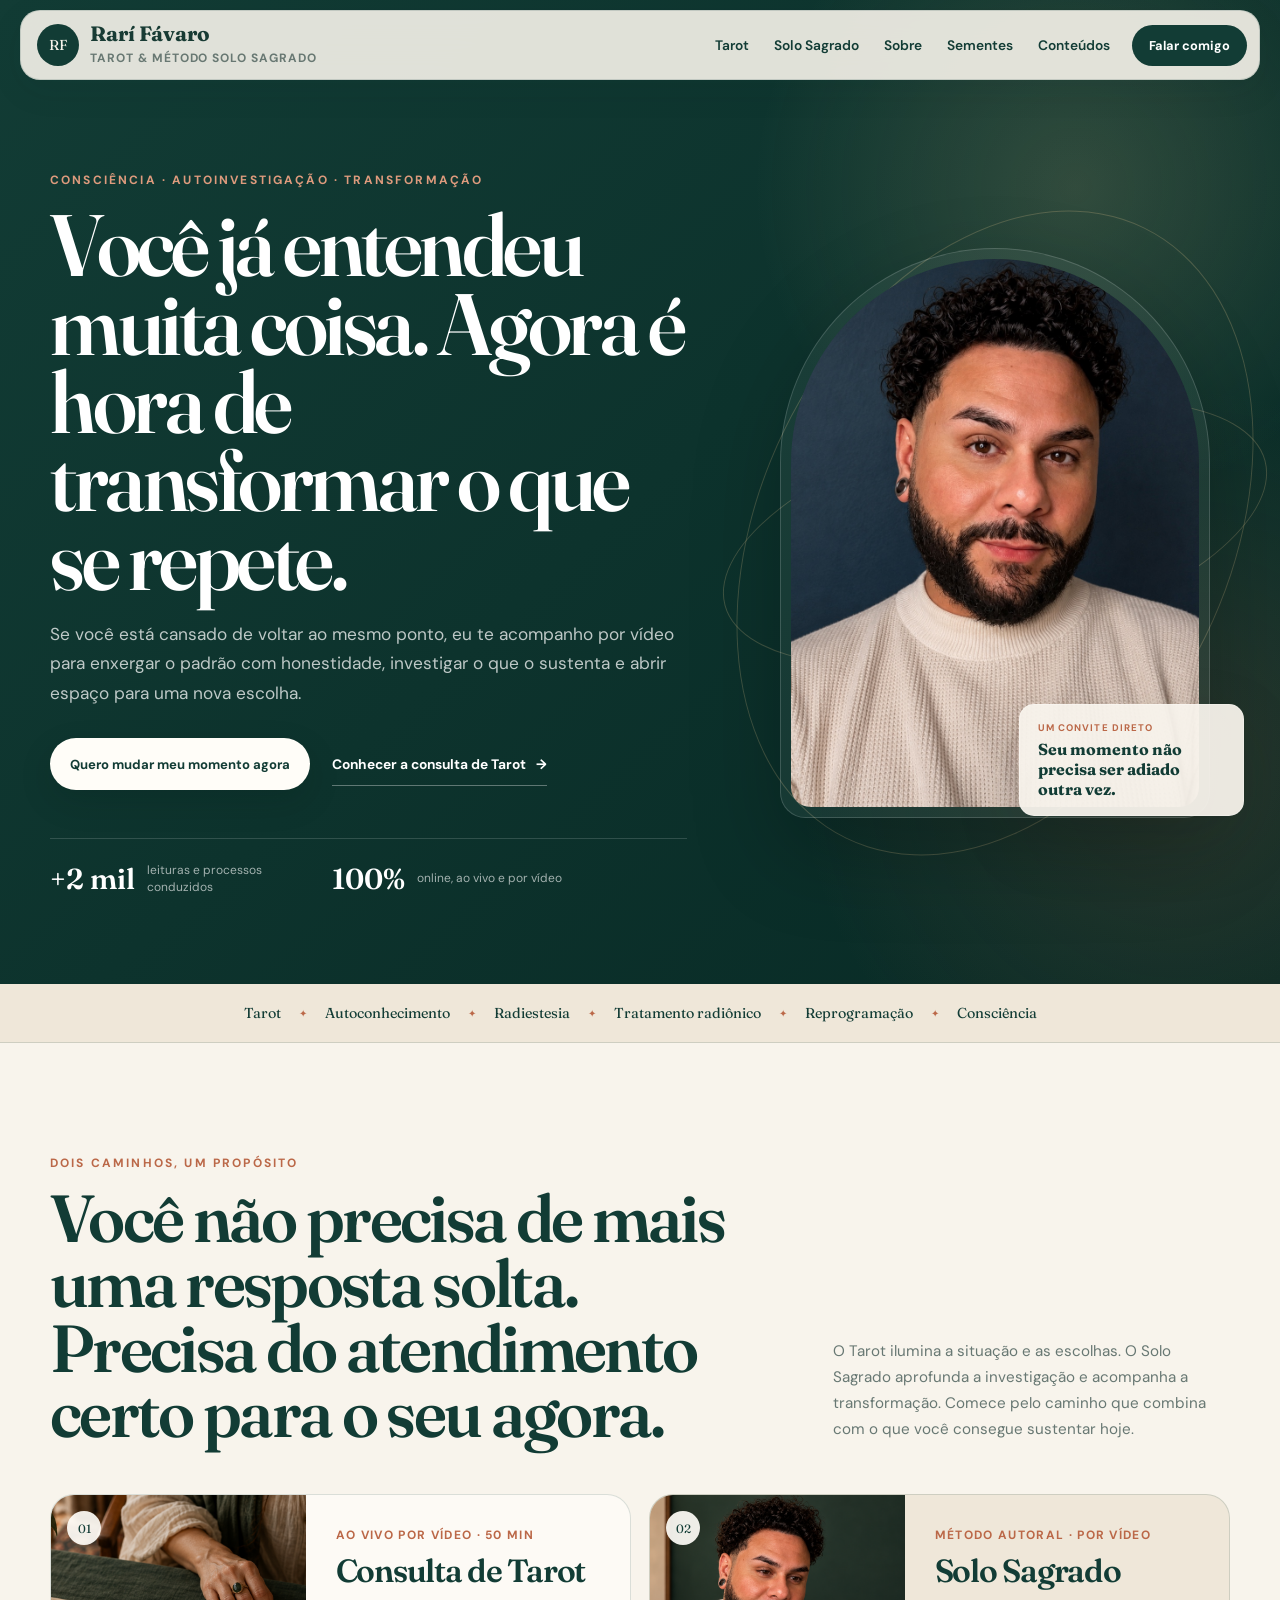
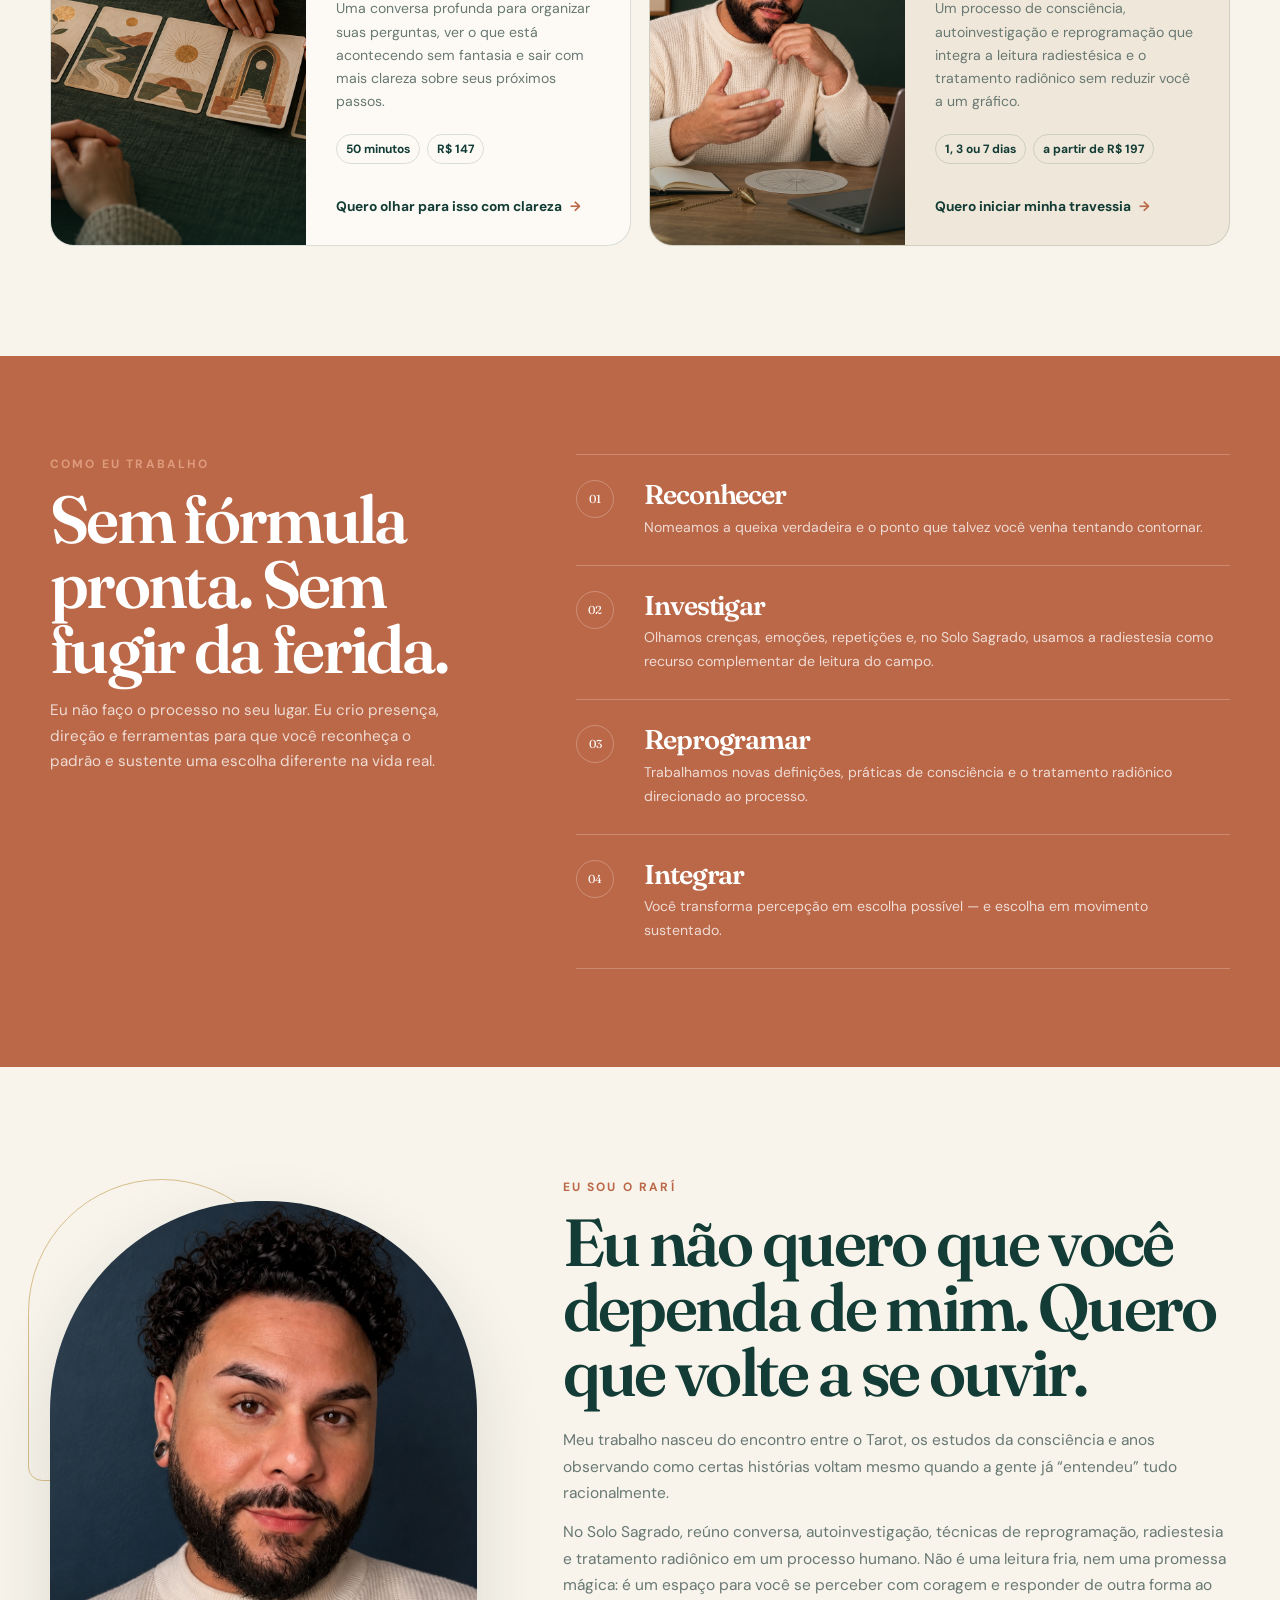
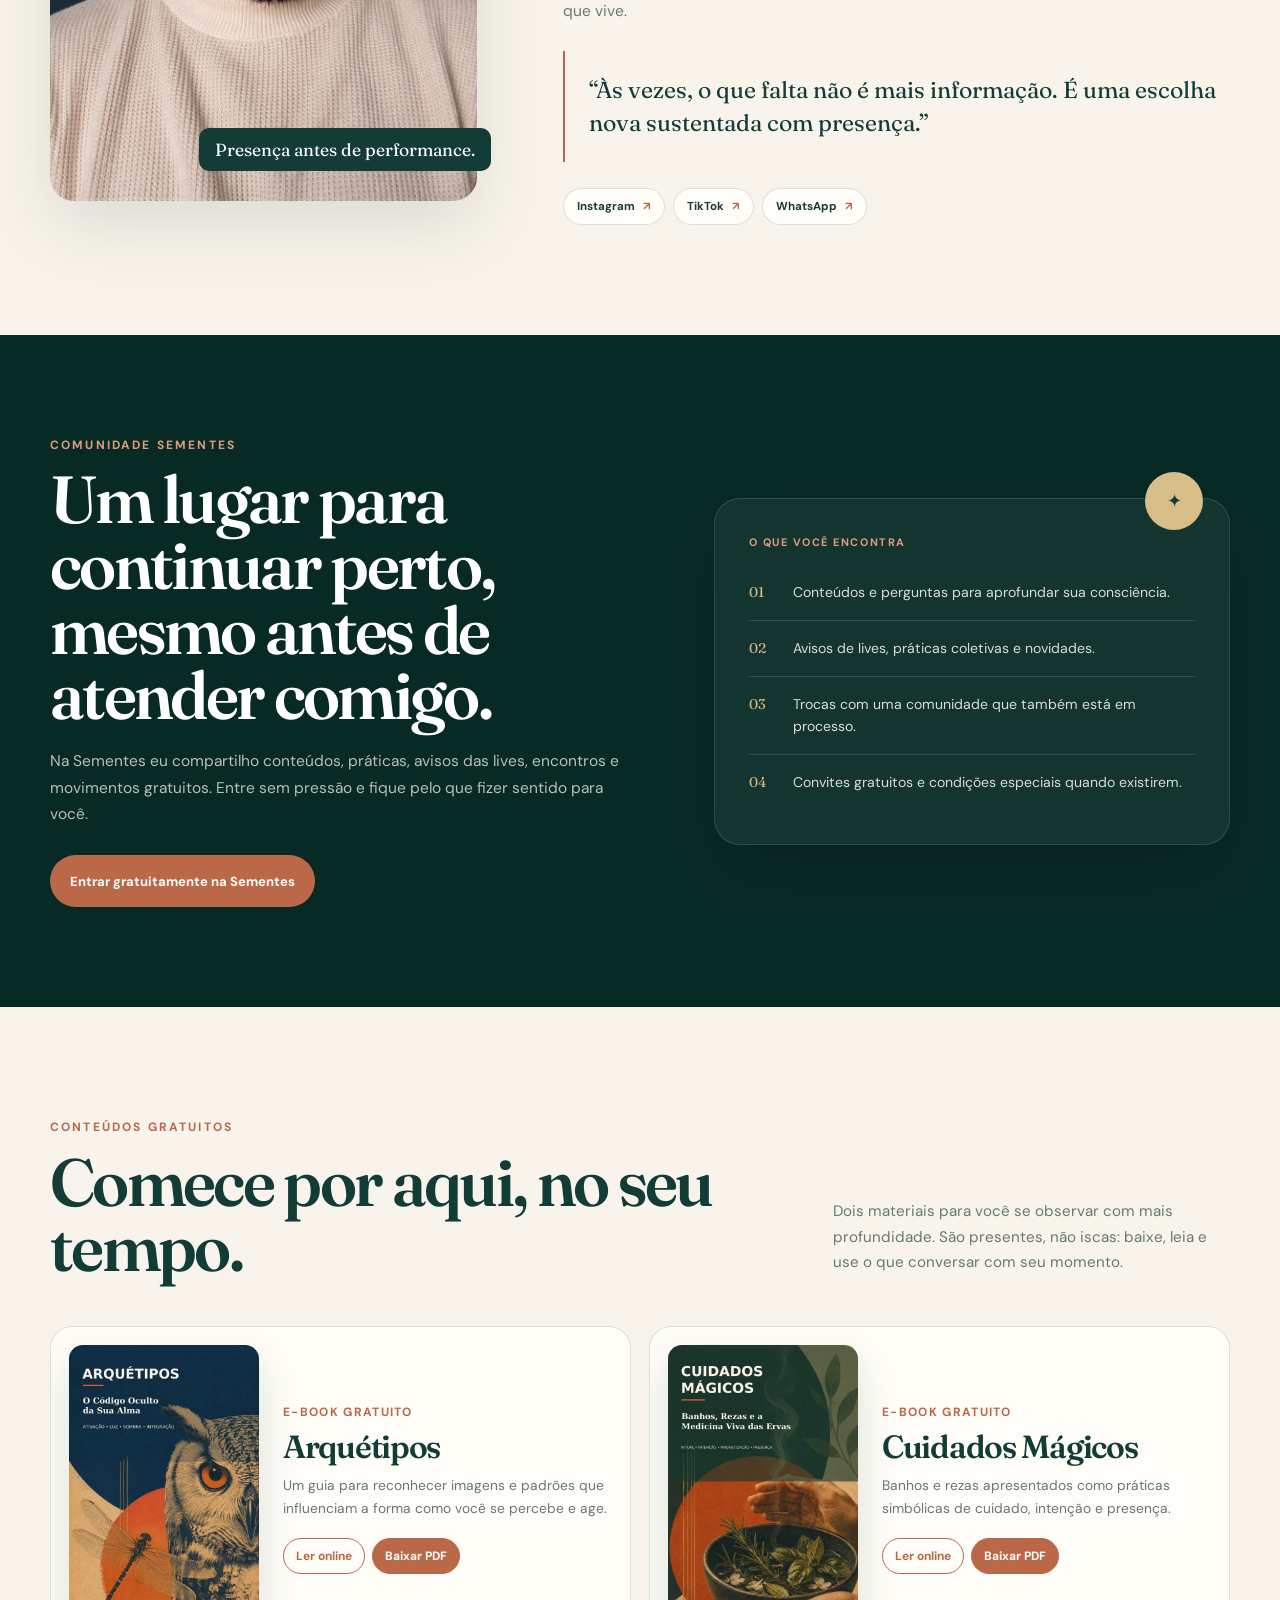
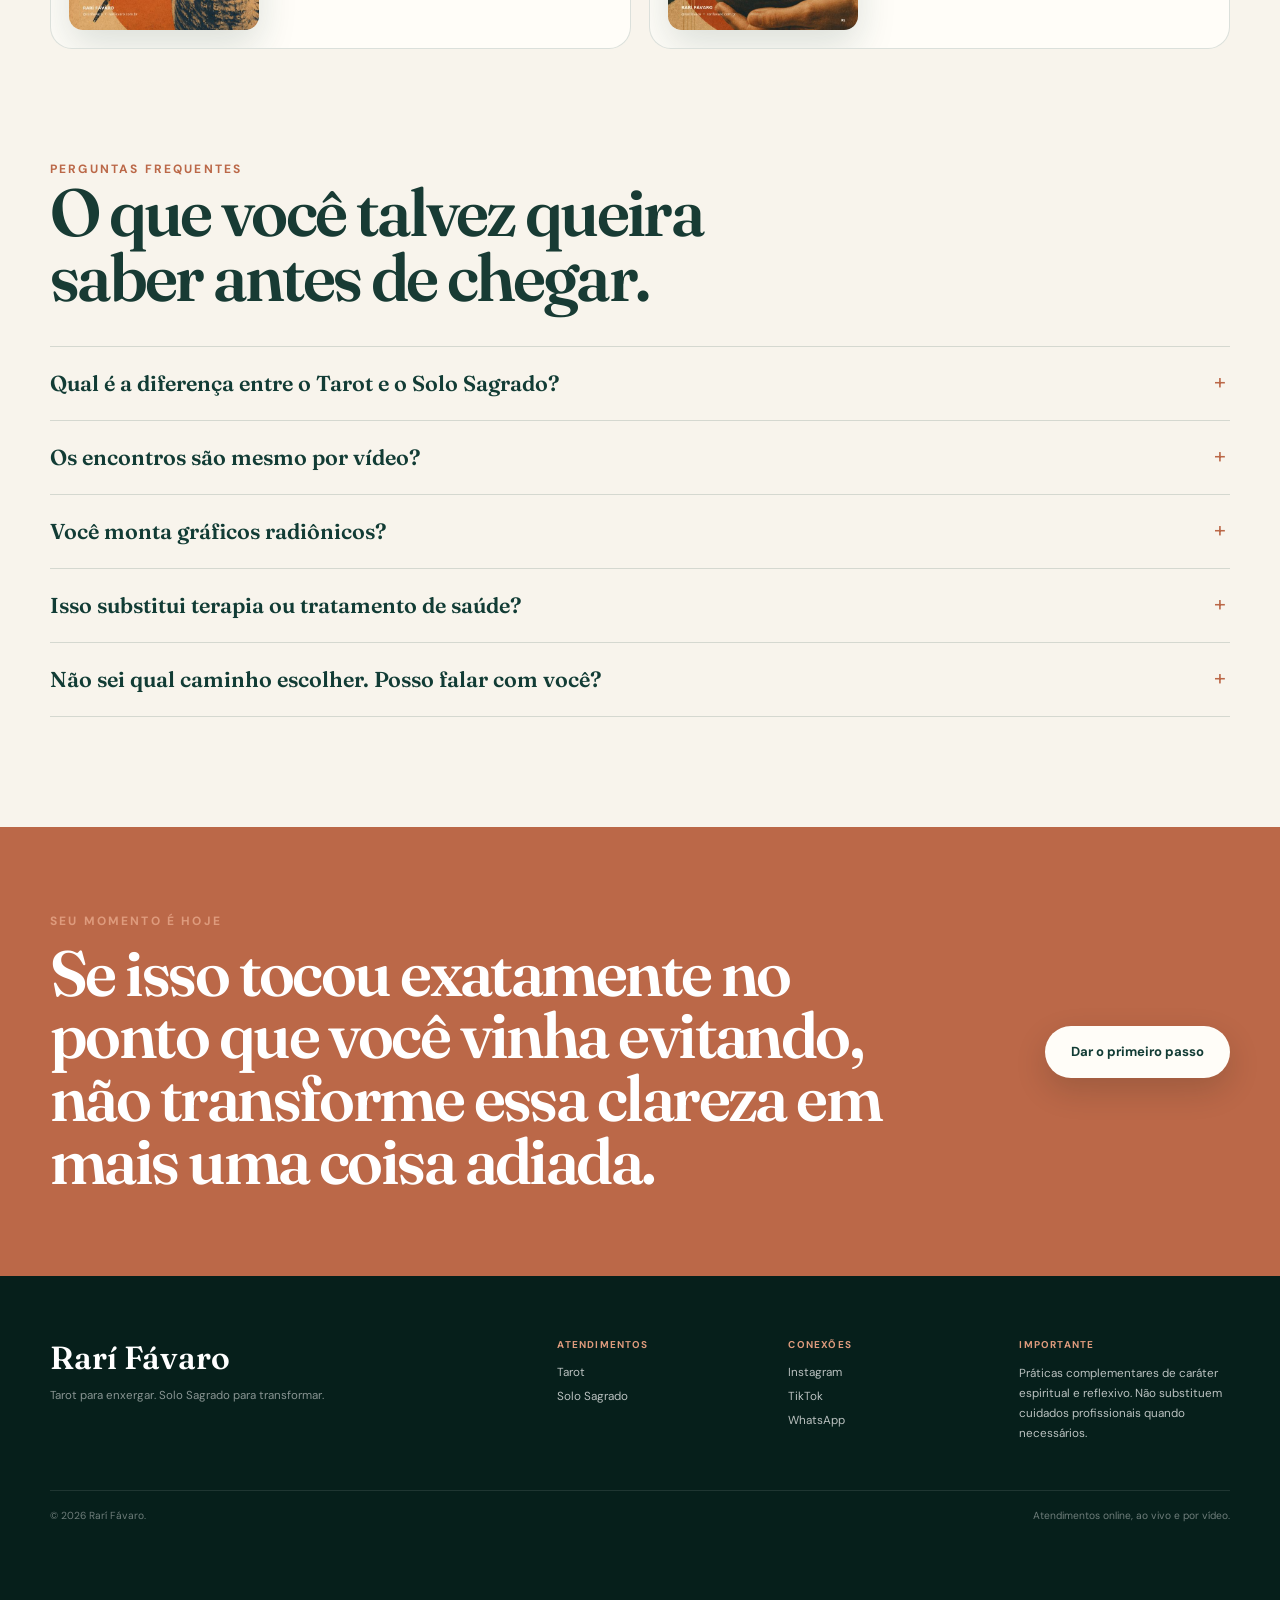
==== commit d064e010: "Add files via upload" ====
--- a/index.html
+++ b/index.html
@@ -3,372 +3,206 @@
 <head>
   <meta charset="utf-8">
   <meta name="viewport" content="width=device-width, initial-scale=1">
-  <meta name="theme-color" content="#0d302b">
-  <meta name="description" content="Rarí Fávaro — Tarot, Numerologia Cabalística, Radiestesia, Reiki e processos terapêuticos para clareza, cuidado energético e transformação.">
-  <title>Rarí Fávaro | Tarot, Numerologia e Terapias Energéticas</title>
+  <meta name="theme-color" content="#123c35">
+  <meta name="description" content="Rarí Fávaro — Tarot e Método Solo Sagrado para clareza, consciência, reprogramação e transformação.">
+  <title>Rarí Fávaro | Tarot e Método Solo Sagrado</title>
   <link rel="preconnect" href="https://fonts.googleapis.com">
   <link rel="preconnect" href="https://fonts.gstatic.com" crossorigin>
-  <link href="https://fonts.googleapis.com/css2?family=DM+Sans:wght@400;500;600;700&family=Fraunces:opsz,wght@9..144,500;9..144,600;9..144,700&display=swap" rel="stylesheet">
-  <link rel="stylesheet" href="style.css?v=catalogo-1">
+  <link href="https://fonts.googleapis.com/css2?family=DM+Sans:wght@400;500;600;700&family=Fraunces:opsz,wght@9..144,600;9..144,700&display=swap" rel="stylesheet">
+  <link rel="stylesheet" href="style-v2.css?v=solo-sagrado-1">
 </head>
 <body>
-
-<a class="skip-link" href="#conteudo">Ir para o conteúdo</a>
-
-<header class="top">
-  <a class="brand" href="#inicio" aria-label="Rarí Fávaro — página inicial">
-    <span class="brand-mark">RF</span>
-    <span class="brand-name">
-      <strong>Rarí Fávaro</strong>
-      <small>Tarot &amp; Terapias Integrativas</small>
-    </span>
-  </a>
-
-  <nav class="desktop-nav" aria-label="Navegação principal">
-    <a href="#atendimentos">Atendimentos</a>
-    <a href="#sobre">Sobre</a>
-    <a href="#sementes">Sementes</a>
-    <a href="#materiais">Conteúdos</a>
+  <a class="skip-link" href="#conteudo">Ir para o conteúdo</a>
+
+  <header class="top">
+    <a class="brand" href="#inicio" aria-label="Página inicial de Rarí Fávaro">
+      <span class="brand-mark" aria-hidden="true">RF</span>
+      <span class="brand-name"><strong>Rarí Fávaro</strong><small>Tarot &amp; Método Solo Sagrado</small></span>
+    </a>
+    <nav class="desktop-nav" aria-label="Navegação principal">
+      <a href="tarot.html">Tarot</a>
+      <a href="metodo.html">Solo Sagrado</a>
+      <a href="#sobre">Sobre</a>
+      <a href="#sementes">Sementes</a>
+      <a href="#conteudos">Conteúdos</a>
+    </nav>
+    <a class="top-cta" target="_blank" rel="noopener" href="https://wa.me/5521975003419?text=Oi%2C%20Rar%C3%AD%21%20Vim%20pelo%20site%20e%20quero%20entender%20qual%20atendimento%20%C3%A9%20para%20mim.">Falar comigo</a>
+  </header>
+
+  <main id="conteudo">
+    <section class="hero" id="inicio">
+      <div class="wrap hero-grid">
+        <div class="hero-copy">
+          <p class="eyebrow">Consciência · autoinvestigação · transformação</p>
+          <h1>Você já entendeu muita coisa. Agora é hora de transformar o que se repete.</h1>
+          <p class="hero-intro">Se você está cansado de voltar ao mesmo ponto, eu te acompanho por vídeo para enxergar o padrão com honestidade, investigar o que o sustenta e abrir espaço para uma nova escolha.</p>
+          <div class="hero-actions">
+            <a class="button button-light" href="metodo.html">Quero mudar meu momento agora</a>
+            <a class="text-link" href="tarot.html">Conhecer a consulta de Tarot <span>→</span></a>
+          </div>
+          <div class="hero-proof" aria-label="Informações sobre os atendimentos">
+            <div><strong>+2 mil</strong><span>leituras e processos conduzidos</span></div>
+            <div><strong>100%</strong><span>online, ao vivo e por vídeo</span></div>
+          </div>
+        </div>
+
+        <div class="hero-visual" aria-label="Retrato de Rarí Fávaro">
+          <span class="orbit orbit-one" aria-hidden="true"></span>
+          <span class="orbit orbit-two" aria-hidden="true"></span>
+          <div class="portrait-frame"><img src="rari-hero.jpg" alt="Rarí Fávaro"></div>
+          <div class="portrait-note"><span>Um convite direto</span><strong>Seu momento não precisa ser adiado outra vez.</strong></div>
+        </div>
+      </div>
+    </section>
+
+    <section class="signature" aria-label="Pilares do trabalho">
+      <div class="wrap signature-list">
+        <span>Tarot</span><i>✦</i><span>Autoconhecimento</span><i>✦</i><span>Radiestesia</span><i>✦</i><span>Tratamento radiônico</span><i>✦</i><span>Reprogramação</span><i>✦</i><span>Consciência</span>
+      </div>
+    </section>
+
+    <section class="catalog wrap" id="atendimentos">
+      <div class="section-heading split-heading">
+        <div>
+          <p class="eyebrow dark">Dois caminhos, um propósito</p>
+          <h2>Você não precisa de mais uma resposta solta. Precisa do atendimento certo para o seu agora.</h2>
+        </div>
+        <p>O Tarot ilumina a situação e as escolhas. O Solo Sagrado aprofunda a investigação e acompanha a transformação. Comece pelo caminho que combina com o que você consegue sustentar hoje.</p>
+      </div>
+
+      <div class="catalog-grid">
+        <a class="catalog-card" href="tarot.html">
+          <div class="card-image"><span>01</span><img src="tarot-autoral-v2.png" alt="Mesa de Tarot em tons verdes e terrosos"></div>
+          <div class="card-content">
+            <p class="card-type">Ao vivo por vídeo · 50 min</p>
+            <h3>Consulta de Tarot</h3>
+            <p>Uma conversa profunda para organizar suas perguntas, ver o que está acontecendo sem fantasia e sair com mais clareza sobre seus próximos passos.</p>
+            <div class="price-line"><span>50 minutos</span><span>R$ 147</span></div>
+            <b>Quero olhar para isso com clareza <span>→</span></b>
+          </div>
+        </a>
+
+        <a class="catalog-card card-featured" href="metodo.html">
+          <div class="card-image"><span>02</span><img src="solo-sagrado-autoral-v2.png" alt="Rarí conduzindo um encontro online do Método Solo Sagrado"></div>
+          <div class="card-content">
+            <p class="card-type">Método autoral · por vídeo</p>
+            <h3>Solo Sagrado</h3>
+            <p>Um processo de consciência, autoinvestigação e reprogramação que integra a leitura radiestésica e o tratamento radiônico sem reduzir você a um gráfico.</p>
+            <div class="price-line"><span>1, 3 ou 7 dias</span><span>a partir de R$ 197</span></div>
+            <b>Quero iniciar minha travessia <span>→</span></b>
+          </div>
+        </a>
+      </div>
+    </section>
+
+    <section class="approach">
+      <div class="wrap approach-grid">
+        <div class="approach-title">
+          <p class="eyebrow">Como eu trabalho</p>
+          <h2>Sem fórmula pronta. Sem fugir da ferida.</h2>
+          <p>Eu não faço o processo no seu lugar. Eu crio presença, direção e ferramentas para que você reconheça o padrão e sustente uma escolha diferente na vida real.</p>
+        </div>
+        <div class="approach-steps">
+          <article><span>01</span><div><h3>Reconhecer</h3><p>Nomeamos a queixa verdadeira e o ponto que talvez você venha tentando contornar.</p></div></article>
+          <article><span>02</span><div><h3>Investigar</h3><p>Olhamos crenças, emoções, repetições e, no Solo Sagrado, usamos a radiestesia como recurso complementar de leitura do campo.</p></div></article>
+          <article><span>03</span><div><h3>Reprogramar</h3><p>Trabalhamos novas definições, práticas de consciência e o tratamento radiônico direcionado ao processo.</p></div></article>
+          <article><span>04</span><div><h3>Integrar</h3><p>Você transforma percepção em escolha possível — e escolha em movimento sustentado.</p></div></article>
+        </div>
+      </div>
+    </section>
+
+    <section class="about wrap" id="sobre">
+      <div class="about-photo">
+        <img src="rari-hero.jpg" alt="Retrato de Rarí Fávaro">
+        <span>Presença antes de performance.</span>
+      </div>
+      <div class="about-copy">
+        <p class="eyebrow dark">Eu sou o Rarí</p>
+        <h2>Eu não quero que você dependa de mim. Quero que volte a se ouvir.</h2>
+        <p>Meu trabalho nasceu do encontro entre o Tarot, os estudos da consciência e anos observando como certas histórias voltam mesmo quando a gente já “entendeu” tudo racionalmente.</p>
+        <p>No Solo Sagrado, reúno conversa, autoinvestigação, técnicas de reprogramação, radiestesia e tratamento radiônico em um processo humano. Não é uma leitura fria, nem uma promessa mágica: é um espaço para você se perceber com coragem e responder de outra forma ao que vive.</p>
+        <blockquote>“Às vezes, o que falta não é mais informação. É uma escolha nova sustentada com presença.”</blockquote>
+        <div class="social-links">
+          <a target="_blank" rel="noopener" href="https://instagram.com/rarifavaro.co">Instagram <span>↗</span></a>
+          <a target="_blank" rel="noopener" href="https://www.tiktok.com/@rarifavaro">TikTok <span>↗</span></a>
+          <a target="_blank" rel="noopener" href="https://wa.me/5521975003419">WhatsApp <span>↗</span></a>
+        </div>
+      </div>
+    </section>
+
+    <section class="community" id="sementes">
+      <div class="wrap community-grid">
+        <div class="community-copy">
+          <p class="eyebrow">Comunidade Sementes</p>
+          <h2>Um lugar para continuar perto, mesmo antes de atender comigo.</h2>
+          <p>Na Sementes eu compartilho conteúdos, práticas, avisos das lives, encontros e movimentos gratuitos. Entre sem pressão e fique pelo que fizer sentido para você.</p>
+          <a class="button button-copper" target="_blank" rel="noopener" href="https://chat.whatsapp.com/Hn1f6aiO0sG3XBsy8JsAQ9?s=cl&amp;p=i&amp;mlu=4&amp;amv=1">Entrar gratuitamente na Sementes</a>
+        </div>
+        <div class="community-card">
+          <div class="community-symbol" aria-hidden="true">✦</div>
+          <p>O que você encontra</p>
+          <ul>
+            <li><span>01</span>Conteúdos e perguntas para aprofundar sua consciência.</li>
+            <li><span>02</span>Avisos de lives, práticas coletivas e novidades.</li>
+            <li><span>03</span>Trocas com uma comunidade que também está em processo.</li>
+            <li><span>04</span>Convites gratuitos e condições especiais quando existirem.</li>
+          </ul>
+        </div>
+      </div>
+    </section>
+
+    <section class="library wrap" id="conteudos">
+      <div class="section-heading split-heading">
+        <div><p class="eyebrow dark">Conteúdos gratuitos</p><h2>Comece por aqui, no seu tempo.</h2></div>
+        <p>Dois materiais para você se observar com mais profundidade. São presentes, não iscas: baixe, leia e use o que conversar com seu momento.</p>
+      </div>
+      <div class="library-grid">
+        <article class="material">
+          <img src="capa-arquetipos.jpg" alt="Capa do e-book Arquétipos — O Código Oculto da Sua Alma">
+          <div><p class="card-type">E-book gratuito</p><h3>Arquétipos</h3><p>Um guia para reconhecer imagens e padrões que influenciam a forma como você se percebe e age.</p><div class="material-actions"><a target="_blank" rel="noopener" href="arquetipos-o-codigo-oculto-da-alma.pdf">Ler online</a><a download href="arquetipos-o-codigo-oculto-da-alma.pdf">Baixar PDF</a></div></div>
+        </article>
+        <article class="material">
+          <img src="capa-cuidados-magicos.jpg" alt="Capa do e-book Cuidados Mágicos — Banhos e Rezas">
+          <div><p class="card-type">E-book gratuito</p><h3>Cuidados Mágicos</h3><p>Banhos e rezas apresentados como práticas simbólicas de cuidado, intenção e presença.</p><div class="material-actions"><a target="_blank" rel="noopener" href="cuidados-magicos-banhos-e-rezas.pdf">Ler online</a><a download href="cuidados-magicos-banhos-e-rezas.pdf">Baixar PDF</a></div></div>
+        </article>
+      </div>
+    </section>
+
+    <section class="faq wrap">
+      <div class="faq-heading"><p class="eyebrow dark">Perguntas frequentes</p><h2>O que você talvez queira saber antes de chegar.</h2></div>
+      <div class="faq-list">
+        <details><summary>Qual é a diferença entre o Tarot e o Solo Sagrado?</summary><p>O Tarot é uma consulta pontual de 50 minutos para clarear uma situação e suas possibilidades. O Solo Sagrado é um acompanhamento mais profundo, com investigação do padrão, práticas de consciência, radiestesia e tratamento radiônico complementar.</p></details>
+        <details><summary>Os encontros são mesmo por vídeo?</summary><p>Sim. Os atendimentos acontecem online, ao vivo e com câmera, para que exista presença, conversa e vínculo durante o processo.</p></details>
+        <details><summary>Você monta gráficos radiônicos?</summary><p>Não é essa a proposta do meu trabalho. Eu conduzo processos de autoconhecimento e consciência. A radiestesia entra como recurso de investigação, e o tratamento radiônico é aplicado de forma direcionada dentro do Solo Sagrado.</p></details>
+        <details><summary>Isso substitui terapia ou tratamento de saúde?</summary><p>Não. Tarot, radiestesia e tratamento radiônico são práticas complementares de caráter espiritual e reflexivo. Não substituem acompanhamento médico, psicológico, jurídico ou financeiro quando necessário.</p></details>
+        <details><summary>Não sei qual caminho escolher. Posso falar com você?</summary><p>Pode. Me conte brevemente o que está vivendo no WhatsApp. Se o Tarot for suficiente, eu vou dizer. Se o seu momento pedir processo, eu explico o Solo Sagrado com honestidade.</p></details>
+      </div>
+    </section>
+
+    <section class="final-cta">
+      <div class="wrap final-cta-inner">
+        <div><p class="eyebrow">Seu momento é hoje</p><h2>Se isso tocou exatamente no ponto que você vinha evitando, não transforme essa clareza em mais uma coisa adiada.</h2></div>
+        <a class="button button-light" href="metodo.html">Dar o primeiro passo</a>
+      </div>
+    </section>
+  </main>
+
+  <footer>
+    <div class="wrap">
+      <div class="footer-grid">
+        <div class="footer-brand"><strong>Rarí Fávaro</strong><p>Tarot para enxergar. Solo Sagrado para transformar.</p></div>
+        <div><span>Atendimentos</span><a href="tarot.html">Tarot</a><a href="metodo.html">Solo Sagrado</a></div>
+        <div><span>Conexões</span><a target="_blank" rel="noopener" href="https://instagram.com/rarifavaro.co">Instagram</a><a target="_blank" rel="noopener" href="https://www.tiktok.com/@rarifavaro">TikTok</a><a target="_blank" rel="noopener" href="https://wa.me/5521975003419">WhatsApp</a></div>
+        <div class="footer-site"><span>Importante</span><p>Práticas complementares de caráter espiritual e reflexivo. Não substituem cuidados profissionais quando necessários.</p></div>
+      </div>
+      <div class="footer-bottom"><span>© 2026 Rarí Fávaro.</span><span>Atendimentos online, ao vivo e por vídeo.</span></div>
+    </div>
+  </footer>
+
+  <nav class="mobile-bar" aria-label="Ações rápidas">
+    <a href="tarot.html">Tarot</a>
+    <a href="metodo.html">Solo Sagrado</a>
+    <a target="_blank" rel="noopener" href="https://wa.me/5521975003419">WhatsApp</a>
   </nav>
-
-  <a class="top-cta" target="_blank" rel="noopener"
-     href="https://wa.me/5521975003419?text=Oi%2C%20Rar%C3%AD%21%20Conheci%20seu%20trabalho%20pelo%20site%20e%20quero%20entender%20qual%20atendimento%20%C3%A9%20mais%20indicado%20para%20mim.">
-    Agendar atendimento
-  </a>
-</header>
-
-<main id="conteudo">
-
-  <section class="hero" id="inicio">
-    <div class="wrap hero-grid">
-      <div class="hero-copy">
-        <p class="eyebrow">Consciência · simbolismo · transformação</p>
-        <h1>Clareza para compreender seus ciclos. Cuidado para transformar o que se repete.</h1>
-        <p class="hero-intro">
-          Eu uno Tarot, Numerologia Cabalística e práticas energéticas para ajudar você a enxergar
-          seu momento com profundidade e conduzir mudanças reais, sem perder os pés do chão.
-        </p>
-
-        <div class="hero-actions">
-          <a class="button button-light" href="#atendimentos">Conhecer atendimentos</a>
-          <a class="text-link" target="_blank" rel="noopener"
-             href="https://wa.me/5521975003419?text=Oi%2C%20Rar%C3%AD%21%20Vim%20pelo%20site%20e%20quero%20conversar%20sobre%20um%20atendimento.">
-            Falar comigo <span aria-hidden="true">↗</span>
-          </a>
-        </div>
-
-        <div class="hero-proof" aria-label="Informações sobre os atendimentos">
-          <div><strong>+2 mil</strong><span>atendimentos e processos conduzidos</span></div>
-          <div><strong>Online</strong><span>para o Brasil e exterior</span></div>
-        </div>
-      </div>
-
-      <div class="hero-visual" aria-label="Retrato de Rarí Fávaro">
-        <div class="portrait-frame">
-          <img src="rari-hero.jpg" alt="Rarí Fávaro, tarólogo, numerólogo e terapeuta holístico">
-        </div>
-        <div class="portrait-note">
-          <span>Atendimento individual</span>
-          <strong>Presença, escuta e direção</strong>
-        </div>
-        <div class="orbit orbit-one" aria-hidden="true"></div>
-        <div class="orbit orbit-two" aria-hidden="true"></div>
-      </div>
-    </div>
-  </section>
-
-  <section class="signature" aria-label="Áreas de atuação">
-    <div class="wrap signature-list">
-      <span>Tarot</span><i>✦</i>
-      <span>Numerologia Cabalística</span><i>✦</i>
-      <span>Radiestesia</span><i>✦</i>
-      <span>Reiki</span><i>✦</i>
-      <span>Expansão da consciência</span>
-    </div>
-  </section>
-
-  <section class="catalog wrap" id="atendimentos">
-    <div class="section-heading split-heading">
-      <div>
-        <p class="eyebrow dark">Catálogo de atendimentos</p>
-        <h2>Um cuidado diferente para cada momento do caminho.</h2>
-      </div>
-      <p>
-        Algumas fases pedem uma resposta objetiva. Outras pedem investigação, reorganização energética
-        e acompanhamento. Conheça cada possibilidade e escolha com consciência.
-      </p>
-    </div>
-
-    <div class="catalog-grid">
-      <a class="catalog-card card-featured" href="tarot.html">
-        <div class="card-image">
-          <img src="tarot-servico.jpg" alt="Cartas de Tarot sobre uma mesa">
-          <span>01</span>
-        </div>
-        <div class="card-content">
-          <p class="card-type">Leitura e orientação</p>
-          <h3>Tarot</h3>
-          <p>Para trazer clareza às suas questões, compreender movimentos e tomar decisões com mais consciência.</p>
-          <b>Conhecer a leitura <span aria-hidden="true">↗</span></b>
-        </div>
-      </a>
-
-      <a class="catalog-card" href="numerologia.html">
-        <div class="card-image">
-          <img src="numerologia-servico.jpg" alt="Símbolos de numerologia cabalística">
-          <span>02</span>
-        </div>
-        <div class="card-content">
-          <p class="card-type">Mapa de autoconhecimento</p>
-          <h3>Numerologia Cabalística</h3>
-          <p>Uma leitura profunda do seu nome e nascimento para reconhecer potenciais, padrões, ciclos e direção de vida.</p>
-          <b>Conhecer o mapa <span aria-hidden="true">↗</span></b>
-        </div>
-      </a>
-
-      <a class="catalog-card" href="mesa.html">
-        <div class="card-image">
-          <img src="mesa-servico.jpg" alt="Mesa com gráficos de radiestesia">
-          <span>03</span>
-        </div>
-        <div class="card-content">
-          <p class="card-type">Investigação e harmonização</p>
-          <h3>Tratamento Radiestésico</h3>
-          <p>Investigação do campo para identificar áreas que pedem atenção e construir um tratamento energético direcionado.</p>
-          <b>Conhecer o tratamento <span aria-hidden="true">↗</span></b>
-        </div>
-      </a>
-
-      <a class="catalog-card" href="reiki.html">
-        <div class="card-image">
-          <img src="reiki-servico.jpg" alt="Atendimento energético com Reiki">
-          <span>04</span>
-        </div>
-        <div class="card-content">
-          <p class="card-type">Equilíbrio e vitalidade</p>
-          <h3>Reiki</h3>
-          <p>Uma prática de cuidado energético para favorecer relaxamento, centramento e reorganização do seu campo.</p>
-          <b>Conhecer a sessão <span aria-hidden="true">↗</span></b>
-        </div>
-      </a>
-
-      <a class="catalog-card card-wide" href="metodo.html">
-        <div class="card-wide-copy">
-          <p class="card-type">Processo terapêutico autoral</p>
-          <h3>Solo Sagrado</h3>
-          <p>
-            Uma jornada para quem percebe que não quer apenas compreender o padrão, mas trabalhar suas raízes.
-            Uno investigação, práticas energéticas e integração para acompanhar transformações mais profundas.
-          </p>
-          <b>Conhecer a jornada <span aria-hidden="true">↗</span></b>
-        </div>
-        <img src="mesa-servico.jpg" alt="Instrumentos utilizados na jornada Solo Sagrado">
-      </a>
-    </div>
-  </section>
-
-  <section class="approach">
-    <div class="wrap approach-grid">
-      <div class="approach-title">
-        <p class="eyebrow">Minha forma de conduzir</p>
-        <h2>Espiritualidade com profundidade, cuidado e discernimento.</h2>
-      </div>
-
-      <div class="approach-steps">
-        <article>
-          <span>01</span>
-          <div>
-            <h3>Olhar</h3>
-            <p>Começamos pelo que está vivo agora: sua questão, seu ciclo e aquilo que já não pode continuar sem nome.</p>
-          </div>
-        </article>
-        <article>
-          <span>02</span>
-          <div>
-            <h3>Compreender</h3>
-            <p>Investigamos padrões, símbolos e movimentos do campo para organizar o que antes parecia confuso.</p>
-          </div>
-        </article>
-        <article>
-          <span>03</span>
-          <div>
-            <h3>Transformar</h3>
-            <p>Quando o processo pede, trabalhamos harmonização e integração para sustentar novas escolhas na vida real.</p>
-          </div>
-        </article>
-      </div>
-    </div>
-  </section>
-
-  <section class="about wrap" id="sobre">
-    <div class="about-photo">
-      <img src="rari-hero.jpg" alt="Retrato de Rarí Fávaro">
-      <span>Rarí Fávaro</span>
-    </div>
-
-    <div class="about-copy">
-      <p class="eyebrow dark">Sobre mim</p>
-      <h2>Eu observo o que está por trás daquilo que a gente vive.</h2>
-      <p>
-        Sou tarólogo, numerólogo, reikiano e terapeuta holístico. Meu trabalho nasceu da escuta de muitas histórias
-        e da percepção de que, quase sempre, a pergunta que chega à mesa é apenas a primeira camada.
-      </p>
-      <p>
-        Por trás dela podem existir padrões, repetições, medos, desejos e movimentos antigos pedindo consciência.
-        Por isso, reúno ferramentas simbólicas e energéticas sem tratar todo mundo da mesma forma: cada processo
-        é conduzido a partir do momento e da necessidade de quem chega.
-      </p>
-      <blockquote>“Não se trata de prever uma vida pronta. Trata-se de enxergar melhor para escolher diferente.”</blockquote>
-
-      <div class="social-links" aria-label="Redes sociais de Rarí Fávaro">
-        <a target="_blank" rel="noopener" href="https://instagram.com/rarifavaro.co">Instagram <span>↗</span></a>
-        <a target="_blank" rel="noopener" href="https://www.tiktok.com/@rarifavaro">TikTok <span>↗</span></a>
-        <a target="_blank" rel="noopener" href="https://wa.me/5521975003419">WhatsApp <span>↗</span></a>
-      </div>
-    </div>
-  </section>
-
-  <section class="community" id="sementes">
-    <div class="wrap community-grid">
-      <div class="community-copy">
-        <p class="eyebrow">Comunidade Sementes</p>
-        <h2>Um espaço vivo para cultivar consciência em comunidade.</h2>
-        <p>
-          No Sementes eu compartilho reflexões, vídeos, práticas, Tarot, radiestesia, envios coletivos de Reiki
-          e experiências de cuidado energético. Sem uma rotina engessada: as partilhas acompanham o que está vivo no grupo.
-        </p>
-        <a class="button button-copper" target="_blank" rel="noopener"
-           href="https://chat.whatsapp.com/Hn1f6aiO0sG3XBsy8JsAQ9?s=cl&amp;p=i&amp;mlu=4&amp;amv=1">
-          Entrar na comunidade
-        </a>
-      </div>
-
-      <div class="community-card">
-        <div class="community-symbol" aria-hidden="true">✦</div>
-        <p>Por dentro do Sementes</p>
-        <ul>
-          <li><span>01</span> Conteúdos sobre consciência e espiritualidade</li>
-          <li><span>02</span> Práticas e ativações energéticas coletivas</li>
-          <li><span>03</span> Tarot, radiestesia e reflexões para a vida real</li>
-          <li><span>04</span> Avisos de lives, novidades e condições especiais</li>
-        </ul>
-      </div>
-    </div>
-  </section>
-
-  <section class="library wrap" id="materiais">
-    <div class="section-heading split-heading">
-      <div>
-        <p class="eyebrow dark">Biblioteca gratuita</p>
-        <h2>Conteúdos para continuar sua jornada.</h2>
-      </div>
-      <p>Materiais autorais para você estudar, praticar e aprofundar sua relação com o simbólico e o energético.</p>
-    </div>
-
-    <div class="library-grid">
-      <article class="material">
-        <img src="capa-arquetipos.jpg" alt="Capa do e-book Arquétipos — O Código Oculto da Sua Alma">
-        <div>
-          <p class="card-type">E-book gratuito</p>
-          <h3>Arquétipos</h3>
-          <p>Entenda a linguagem dos arquétipos e como trabalhar essas forças simbólicas de forma consciente.</p>
-          <div class="material-actions">
-            <a target="_blank" rel="noopener" href="arquetipos-o-codigo-oculto-da-alma.pdf">Ler online</a>
-            <a href="arquetipos-o-codigo-oculto-da-alma.pdf" download="Arquetipos_O_Codigo_Oculto_da_Alma_Rari_Favaro.pdf">Baixar PDF</a>
-          </div>
-        </div>
-      </article>
-
-      <article class="material">
-        <img src="capa-cuidados-magicos.jpg" alt="Capa do e-book Cuidados Mágicos — Banhos, Rezas e a Medicina Viva das Ervas">
-        <div>
-          <p class="card-type">E-book gratuito</p>
-          <h3>Cuidados Mágicos</h3>
-          <p>Banhos, rezas e a medicina viva das ervas como práticas de cuidado, presença e conexão.</p>
-          <div class="material-actions">
-            <a target="_blank" rel="noopener" href="cuidados-magicos-banhos-e-rezas.pdf">Ler online</a>
-            <a href="cuidados-magicos-banhos-e-rezas.pdf" download="Cuidados_Magicos_Banhos_Rezas_Rari_Favaro.pdf">Baixar PDF</a>
-          </div>
-        </div>
-      </article>
-    </div>
-  </section>
-
-  <section class="faq wrap" id="duvidas">
-    <div class="section-heading faq-heading">
-      <p class="eyebrow dark">Dúvidas frequentes</p>
-      <h2>Antes de escolher seu atendimento.</h2>
-    </div>
-
-    <div class="faq-list">
-      <details>
-        <summary>Como saber qual atendimento é o melhor para mim?</summary>
-        <p>O Tarot é indicado quando você busca clareza sobre uma situação. A Numerologia aprofunda sua estrutura, seus ciclos e potenciais. Radiestesia e Reiki trabalham o campo energético. O Solo Sagrado é um processo mais amplo para questões que pedem investigação e acompanhamento. Se ainda estiver em dúvida, me chame no WhatsApp.</p>
-      </details>
-      <details>
-        <summary>Os atendimentos são online?</summary>
-        <p>Sim. Os atendimentos podem ser realizados à distância, com a organização e a forma de entrega explicadas na página de cada serviço.</p>
-      </details>
-      <details>
-        <summary>Seu trabalho substitui acompanhamento médico ou psicológico?</summary>
-        <p>Não. Meu trabalho atua como uma prática integrativa de autoconhecimento e cuidado energético. Ele não substitui diagnóstico, tratamento médico, psicológico ou psiquiátrico.</p>
-      </details>
-      <details>
-        <summary>Preciso ter uma crença espiritual específica?</summary>
-        <p>Não. Você pode chegar pela espiritualidade, pelo simbolismo, pela curiosidade ou pelo desejo de se conhecer melhor. O essencial é sentir abertura para a experiência.</p>
-      </details>
-    </div>
-  </section>
-
-  <section class="final-cta">
-    <div class="wrap final-cta-inner">
-      <div>
-        <p class="eyebrow">Seu próximo movimento</p>
-        <h2>Se algo dentro de você reconheceu esse caminho, vamos conversar.</h2>
-      </div>
-      <a class="button button-light" target="_blank" rel="noopener"
-         href="https://wa.me/5521975003419?text=Oi%2C%20Rar%C3%AD%21%20Conheci%20seu%20trabalho%20pelo%20site%20e%20quero%20entender%20qual%20atendimento%20%C3%A9%20mais%20indicado%20para%20mim.">
-        Falar com o Rarí
-      </a>
-    </div>
-  </section>
-
-</main>
-
-<footer>
-  <div class="wrap footer-grid">
-    <div class="footer-brand">
-      <strong>Rarí Fávaro</strong>
-      <p>Tarot, Numerologia Cabalística e Terapias Integrativas.</p>
-    </div>
-    <div>
-      <span>Navegue</span>
-      <a href="#atendimentos">Atendimentos</a>
-      <a href="#sobre">Sobre mim</a>
-      <a href="#sementes">Sementes</a>
-    </div>
-    <div>
-      <span>Conecte-se</span>
-      <a target="_blank" rel="noopener" href="https://instagram.com/rarifavaro.co">Instagram</a>
-      <a target="_blank" rel="noopener" href="https://www.tiktok.com/@rarifavaro">TikTok</a>
-      <a target="_blank" rel="noopener" href="https://wa.me/5521975003419">WhatsApp</a>
-    </div>
-    <div class="footer-site">
-      <span>Site oficial</span>
-      <p>rarifavaro.com.br</p>
-    </div>
-  </div>
-  <div class="wrap footer-bottom">
-    <span>© 2026 Rarí Fávaro</span>
-    <span>Espiritualidade com profundidade e os pés no chão.</span>
-  </div>
-</footer>
-
-<nav class="mobile-bar" aria-label="Atalhos no celular">
-  <a href="#atendimentos">Atendimentos</a>
-  <a href="#sementes">Sementes</a>
-  <a target="_blank" rel="noopener" href="https://wa.me/5521975003419">Agendar</a>
-</nav>
-
 </body>
 </html>
--- a/style-v2.css
+++ b/style-v2.css
@@ -0,0 +1,23 @@
+:root{--paper:#f8f4ec;--sand:#efe7d9;--white:#fffdf8;--green:#123c35;--deep:#082a25;--soft:#2d5c52;--copper:#bb6848;--copper-light:#de9b7d;--gold:#d7bd87;--ink:#183b34;--muted:#687873;--line:rgba(18,60,53,.15);--line-light:rgba(255,255,255,.15);--shadow:0 24px 70px rgba(22,42,37,.12);--serif:"Fraunces",Georgia,serif;--sans:"DM Sans",Arial,sans-serif}
+*{box-sizing:border-box}html{scroll-behavior:smooth}body{margin:0;background:var(--paper);color:var(--ink);font-family:var(--sans);font-size:16px;-webkit-font-smoothing:antialiased}body:before{content:"";position:fixed;inset:0;z-index:-1;pointer-events:none;opacity:.18;background-image:url("data:image/svg+xml,%3Csvg xmlns='http://www.w3.org/2000/svg' width='120' height='120' viewBox='0 0 120 120'%3E%3Cfilter id='n'%3E%3CfeTurbulence type='fractalNoise' baseFrequency='.85' numOctaves='2' stitchTiles='stitch'/%3E%3C/filter%3E%3Crect width='100%25' height='100%25' filter='url(%23n)' opacity='.12'/%3E%3C/svg%3E")}a{color:inherit;text-decoration:none}img{max-width:100%}button,a,input,textarea{font:inherit}.wrap{width:min(1180px,100% - 48px);margin-inline:auto}.skip-link{position:fixed;left:14px;top:-80px;z-index:100;padding:12px 16px;border-radius:10px;background:var(--white);color:var(--green);font-weight:700}.skip-link:focus{top:14px}.eyebrow{margin:0;color:var(--copper-light);font-size:.75rem;font-weight:700;letter-spacing:.18em;text-transform:uppercase}.eyebrow.dark{color:var(--copper)}h1,h2,h3{margin:0;font-family:var(--serif);font-weight:600;letter-spacing:-.04em}h2{font-size:clamp(2.6rem,5.2vw,4.7rem);line-height:.98}h3{font-size:2rem;line-height:1.05}p{line-height:1.7}.button{min-height:52px;display:inline-flex;align-items:center;justify-content:center;padding:14px 20px;border:0;border-radius:999px;cursor:pointer;font-size:.82rem;font-weight:700;transition:transform .2s,background .2s,border-color .2s}.button:hover{transform:translateY(-2px)}.button-light{background:var(--white);color:var(--green);box-shadow:0 12px 32px rgba(4,24,20,.16)}.button-copper{background:var(--copper);color:#fff}.button-green{background:var(--green);color:#fff}.button-outline{border:1px solid var(--line);background:transparent;color:var(--green)}
+.top{position:sticky;top:10px;z-index:50;width:min(1240px,100% - 28px);margin:10px auto 0;min-height:70px;padding:10px 12px 10px 16px;display:flex;align-items:center;justify-content:space-between;gap:22px;border:1px solid var(--line);border-radius:20px;background:rgba(248,244,236,.9);backdrop-filter:blur(18px);box-shadow:0 10px 34px rgba(8,42,37,.08)}.brand{display:flex;align-items:center;gap:11px;min-width:max-content}.brand-mark{width:42px;height:42px;display:grid;place-items:center;border-radius:50%;background:var(--green);color:var(--paper);font-family:var(--serif);font-size:.9rem}.brand-name strong{display:block;font-family:var(--serif);font-size:1.3rem;line-height:1}.brand-name small{display:block;margin-top:5px;color:var(--muted);font-size:.55rem;font-weight:700;letter-spacing:.12em;text-transform:uppercase}.desktop-nav{display:flex;align-items:center;gap:25px;margin-left:auto}.desktop-nav a{position:relative;color:var(--green);font-size:.78rem;font-weight:600}.desktop-nav a:after{content:"";position:absolute;left:0;right:100%;bottom:-6px;height:1px;background:var(--copper);transition:right .2s}.desktop-nav a:hover:after{right:0}.top-cta{padding:12px 17px;border-radius:999px;background:var(--green);color:#fff;font-size:.72rem;font-weight:700;white-space:nowrap}
+.hero{margin-top:-80px;padding:170px 0 88px;overflow:hidden;background:radial-gradient(circle at 84% 19%,rgba(215,189,135,.18),transparent 24%),radial-gradient(circle at 92% 78%,rgba(187,104,72,.18),transparent 27%),linear-gradient(138deg,var(--green),var(--deep));color:#fff}.hero-grid{display:grid;grid-template-columns:minmax(0,1.15fr) minmax(360px,.85fr);gap:72px;align-items:center}.hero-copy{position:relative;z-index:2;max-width:760px}.hero h1{max-width:820px;margin:16px 0 22px;color:#fff;font-size:clamp(3.65rem,6.8vw,6.5rem);line-height:.9}.hero-intro{max-width:680px;margin:0;color:rgba(255,255,255,.73);font-size:1.08rem}.hero-actions{display:flex;align-items:center;gap:22px;margin-top:30px}.text-link{padding:12px 0;border-bottom:1px solid rgba(255,255,255,.34);font-size:.86rem;font-weight:700}.text-link span{margin-left:7px}.hero-proof{display:flex;gap:40px;margin-top:48px;padding-top:22px;border-top:1px solid var(--line-light)}.hero-proof div{display:grid;grid-template-columns:auto minmax(0,145px);gap:12px;align-items:center}.hero-proof strong{font-family:var(--serif);font-size:1.8rem;font-weight:600}.hero-proof span{color:rgba(255,255,255,.62);font-size:.7rem;line-height:1.4}.hero-visual{position:relative;min-height:610px;display:grid;place-items:center}.portrait-frame{position:relative;z-index:2;width:min(430px,92%);height:570px;padding:10px;border:1px solid rgba(255,255,255,.16);border-radius:220px 220px 26px 26px;background:rgba(255,255,255,.05);box-shadow:0 35px 90px rgba(0,0,0,.24)}.portrait-frame img{width:100%;height:100%;display:block;object-fit:cover;object-position:center top;border-radius:210px 210px 20px 20px}.portrait-note{position:absolute;z-index:4;right:-14px;bottom:22px;width:225px;padding:16px 18px;border:1px solid rgba(255,255,255,.25);border-radius:15px;background:rgba(248,244,236,.94);color:var(--green);box-shadow:var(--shadow)}.portrait-note span{display:block;color:var(--copper);font-size:.6rem;font-weight:700;letter-spacing:.11em;text-transform:uppercase}.portrait-note strong{display:block;margin-top:5px;font-family:var(--serif);font-size:1rem}.orbit{position:absolute;border:1px solid rgba(215,189,135,.25);border-radius:50%;transform:rotate(-15deg)}.orbit-one{width:560px;height:230px}.orbit-two{width:470px;height:680px;transform:rotate(26deg)}
+.signature{padding:20px 0;border-bottom:1px solid var(--line);background:var(--sand)}.signature-list{display:flex;align-items:center;justify-content:center;gap:18px;color:var(--green);font-family:var(--serif);font-size:.9rem;text-align:center}.signature-list i{color:var(--copper);font-style:normal;font-size:.65rem}.catalog{padding:110px 0}.section-heading h2{margin-top:12px;color:var(--green)}.split-heading{display:grid;grid-template-columns:1.15fr .65fr;gap:80px;align-items:end}.split-heading>p{margin:0 0 4px;color:var(--muted);font-size:.92rem}.catalog-grid{display:grid;grid-template-columns:repeat(2,minmax(0,1fr));gap:18px;margin-top:48px}.catalog-card{min-width:0;overflow:hidden;display:grid;grid-template-columns:44% 56%;min-height:350px;border:1px solid var(--line);border-radius:24px;background:rgba(255,253,248,.72);transition:transform .25s,box-shadow .25s,border-color .25s}.catalog-card:hover{transform:translateY(-5px);border-color:rgba(187,104,72,.48);box-shadow:var(--shadow)}.card-featured{background:var(--sand)}.card-image{position:relative;min-height:350px;overflow:hidden}.card-image:after{content:"";position:absolute;inset:0;background:linear-gradient(transparent 60%,rgba(8,42,37,.45))}.card-image img{width:100%;height:100%;display:block;object-fit:cover;transition:transform .5s}.catalog-card:hover .card-image img{transform:scale(1.035)}.card-image span{position:absolute;z-index:2;left:16px;top:16px;width:34px;height:34px;display:grid;place-items:center;border-radius:50%;background:rgba(255,253,248,.92);color:var(--green);font-family:var(--serif);font-size:.75rem}.card-content{display:flex;flex-direction:column;align-items:flex-start;justify-content:center;padding:30px}.card-type{margin:0;color:var(--copper);font-size:.67rem;font-weight:700;letter-spacing:.13em;text-transform:uppercase}.card-content h3{margin:8px 0 10px;color:var(--green)}.card-content p:not(.card-type){margin:0 0 20px;color:var(--muted);font-size:.8rem;line-height:1.6}.card-content b{margin-top:auto;color:var(--green);font-size:.73rem}.card-content b span{margin-left:5px;color:var(--copper)}.price-line{display:flex;gap:7px;flex-wrap:wrap;margin:0 0 18px}.price-line span{padding:6px 9px;border:1px solid var(--line);border-radius:999px;color:var(--green);font-size:.66rem;font-weight:700}
+.approach{padding:98px 0;background:var(--copper);color:#fff}.approach-grid{display:grid;grid-template-columns:.8fr 1.2fr;gap:90px}.approach-title h2{margin-top:12px;color:#fff}.approach-title>p:not(.eyebrow){max-width:400px;color:rgba(255,255,255,.76);font-size:.88rem}.approach-steps{border-top:1px solid rgba(255,255,255,.22)}.approach-steps article{display:grid;grid-template-columns:50px 1fr;gap:18px;padding:25px 0;border-bottom:1px solid rgba(255,255,255,.22)}.approach-steps article>span{width:38px;height:38px;display:grid;place-items:center;border:1px solid rgba(255,255,255,.25);border-radius:50%;font-family:var(--serif);font-size:.72rem}.approach-steps h3{color:#fff;font-size:1.7rem}.approach-steps p{max-width:570px;margin:7px 0 0;color:rgba(255,255,255,.76);font-size:.82rem}
+.about{display:grid;grid-template-columns:.78fr 1.22fr;gap:86px;align-items:center;padding:110px 0}.about-photo{position:relative;min-height:600px}.about-photo:before{content:"";position:absolute;left:-22px;top:-22px;width:62%;height:50%;border:1px solid var(--gold);border-radius:190px 190px 20px 20px}.about-photo img{position:relative;width:100%;height:600px;display:block;object-fit:cover;object-position:center top;border-radius:210px 210px 24px 24px;box-shadow:var(--shadow)}.about-photo span{position:absolute;right:-14px;bottom:30px;padding:11px 16px;border-radius:10px;background:var(--green);color:#fff;font-family:var(--serif);font-size:1.1rem}.about-copy h2{max-width:720px;margin:12px 0 22px;color:var(--green)}.about-copy>p:not(.eyebrow){max-width:720px;margin:0 0 13px;color:var(--muted);font-size:.92rem}.about-copy blockquote{max-width:680px;margin:26px 0;padding:22px 0 22px 24px;border-left:2px solid var(--copper);color:var(--green);font-family:var(--serif);font-size:1.45rem;line-height:1.45}.social-links{display:flex;gap:8px;flex-wrap:wrap}.social-links a{padding:10px 13px;border:1px solid var(--line);border-radius:999px;background:var(--white);font-size:.72rem;font-weight:700}.social-links span{margin-left:5px;color:var(--copper)}
+.community{padding:100px 0;background:var(--deep);color:#fff}.community-grid{display:grid;grid-template-columns:1fr .9fr;gap:90px;align-items:center}.community-copy h2{max-width:690px;margin:12px 0 20px;color:#fff}.community-copy>p:not(.eyebrow){max-width:680px;margin:0 0 28px;color:rgba(255,255,255,.7);font-size:.93rem}.community-card{position:relative;padding:34px;border:1px solid rgba(255,255,255,.13);border-radius:26px;background:rgba(255,255,255,.05);box-shadow:0 30px 70px rgba(0,0,0,.16)}.community-symbol{position:absolute;right:26px;top:-27px;width:58px;height:58px;display:grid;place-items:center;border-radius:50%;background:var(--gold);color:var(--green);font-size:1.1rem}.community-card>p{margin:0 0 14px;color:var(--copper-light);font-size:.68rem;font-weight:700;letter-spacing:.14em;text-transform:uppercase}.community-card ul{list-style:none;margin:0;padding:0}.community-card li{display:grid;grid-template-columns:32px 1fr;gap:12px;padding:17px 0;border-bottom:1px solid rgba(255,255,255,.12);color:rgba(255,255,255,.83);font-size:.8rem;line-height:1.5}.community-card li:last-child{border-bottom:0}.community-card li span{font-family:var(--serif);color:var(--gold)}
+.library{padding:110px 0}.library-grid{display:grid;grid-template-columns:repeat(2,minmax(0,1fr));gap:18px;margin-top:46px}.material{overflow:hidden;display:grid;grid-template-columns:190px 1fr;gap:24px;align-items:center;padding:18px;border:1px solid var(--line);border-radius:22px;background:var(--white)}.material>img{width:190px;height:285px;display:block;object-fit:cover;border-radius:14px;box-shadow:0 16px 38px rgba(18,60,53,.15)}.material h3{margin:8px 0 10px;color:var(--green);font-size:2rem}.material div>p:not(.card-type){margin:0 0 17px;color:var(--muted);font-size:.78rem}.material-actions{display:flex;gap:7px;flex-wrap:wrap}.material-actions a{padding:9px 12px;border:1px solid var(--copper);border-radius:999px;color:var(--copper);font-size:.67rem;font-weight:700}.material-actions a:last-child{background:var(--copper);color:#fff}
+.faq{padding:0 0 110px}.faq-heading{max-width:760px}.faq-list{margin-top:36px;border-top:1px solid var(--line)}details{border-bottom:1px solid var(--line)}summary{position:relative;padding:23px 48px 23px 0;cursor:pointer;list-style:none;color:var(--green);font-family:var(--serif);font-size:1.35rem;font-weight:600}summary::-webkit-details-marker{display:none}summary:after{content:"+";position:absolute;right:4px;top:21px;color:var(--copper);font-family:var(--sans);font-weight:400}details[open] summary:after{content:"−"}details p{max-width:850px;margin:0 0 23px;color:var(--muted);font-size:.84rem}.final-cta{padding:84px 0;background:var(--copper)}.final-cta-inner{display:flex;align-items:center;justify-content:space-between;gap:60px}.final-cta h2{max-width:850px;margin-top:10px;color:#fff;font-size:clamp(2.7rem,5vw,4.7rem)}.final-cta .button{min-width:185px}
+footer{padding:62px 0 88px;background:#061f1b;color:#fff}.footer-grid{display:grid;grid-template-columns:1.7fr .65fr .65fr .8fr;gap:60px}.footer-brand strong{font-family:var(--serif);font-size:2rem;font-weight:600}.footer-brand p{max-width:300px;margin:9px 0 0;color:rgba(255,255,255,.52);font-size:.72rem}.footer-grid>div:not(.footer-brand){display:flex;flex-direction:column;gap:8px}.footer-grid span{margin-bottom:5px;color:var(--copper-light);font-size:.62rem;font-weight:700;letter-spacing:.12em;text-transform:uppercase}.footer-grid a,.footer-site p{margin:0;color:rgba(255,255,255,.72);font-size:.73rem}.footer-bottom{display:flex;justify-content:space-between;gap:20px;margin-top:46px;padding-top:18px;border-top:1px solid rgba(255,255,255,.1);color:rgba(255,255,255,.42);font-size:.64rem}.mobile-bar{display:none}
+/* páginas internas */
+.inner-hero{margin-top:-80px;padding:160px 0 88px;background:radial-gradient(circle at 90% 20%,rgba(215,189,135,.16),transparent 26%),linear-gradient(138deg,var(--green),var(--deep));color:#fff}.inner-hero-grid{display:grid;grid-template-columns:1fr .92fr;gap:70px;align-items:center}.inner-hero h1{max-width:760px;margin:14px 0 22px;font-size:clamp(3.7rem,7vw,6.7rem);line-height:.9}.inner-hero-copy>p:not(.eyebrow){max-width:650px;margin:0;color:rgba(255,255,255,.73)}.inner-visual{overflow:hidden;min-height:500px;border:1px solid rgba(255,255,255,.16);border-radius:220px 220px 24px 24px;box-shadow:0 35px 90px rgba(0,0,0,.24)}.inner-visual img{width:100%;height:500px;display:block;object-fit:cover}.inner-actions{display:flex;gap:18px;align-items:center;margin-top:28px}.offer-strip{padding:26px 0;background:var(--sand);border-bottom:1px solid var(--line)}.offer-strip-grid{display:grid;grid-template-columns:repeat(3,1fr);gap:18px}.offer-strip article{padding:0 22px;border-right:1px solid var(--line)}.offer-strip article:last-child{border-right:0}.offer-strip strong{display:block;color:var(--green);font-family:var(--serif);font-size:1.3rem}.offer-strip span{display:block;margin-top:4px;color:var(--muted);font-size:.72rem}.content-section{padding:105px 0}.content-section.sand{background:var(--sand)}.content-grid{display:grid;grid-template-columns:.8fr 1.2fr;gap:85px;align-items:start}.content-heading h2{margin-top:12px;color:var(--green)}.content-heading p{color:var(--muted);font-size:.9rem}.feature-list{display:grid;gap:12px}.feature{padding:24px;border:1px solid var(--line);border-radius:18px;background:rgba(255,253,248,.75)}.feature span{color:var(--copper);font-size:.68rem;font-weight:700;letter-spacing:.12em;text-transform:uppercase}.feature h3{margin:8px 0;color:var(--green);font-size:1.55rem}.feature p{margin:0;color:var(--muted);font-size:.82rem}.single-offer{display:grid;grid-template-columns:1.1fr .9fr;gap:70px;align-items:center;padding:48px;border-radius:28px;background:var(--green);color:#fff;box-shadow:var(--shadow)}.single-offer h2{color:#fff;margin:10px 0 16px}.single-offer p{color:rgba(255,255,255,.72)}.offer-price{padding:28px;border:1px solid rgba(255,255,255,.16);border-radius:22px;background:rgba(255,255,255,.06)}.offer-price small{color:var(--copper-light);font-size:.7rem;font-weight:700;letter-spacing:.12em;text-transform:uppercase}.offer-price strong{display:block;margin:8px 0 3px;font-family:var(--serif);font-size:4.5rem;font-weight:600;line-height:1}.offer-price>span{display:block;margin-bottom:20px;color:rgba(255,255,255,.64);font-size:.75rem}.offer-price .button{width:100%}.truth-note{max-width:820px;margin:28px auto 0;color:var(--muted);font-size:.74rem;text-align:center}
+/* Solo Sagrado */
+.pillars{display:grid;grid-template-columns:repeat(3,1fr);gap:16px;margin-top:45px}.pillar{padding:28px;border:1px solid var(--line);border-radius:20px;background:var(--white)}.pillar b{display:inline-grid;width:38px;height:38px;place-items:center;border-radius:50%;background:var(--sand);color:var(--copper);font-family:var(--serif)}.pillar h3{margin:18px 0 8px;color:var(--green);font-size:1.55rem}.pillar p{margin:0;color:var(--muted);font-size:.8rem}.journey-grid{display:grid;grid-template-columns:repeat(3,1fr);gap:16px;margin-top:42px}.journey-card{position:relative;display:flex;flex-direction:column;padding:30px;border:1px solid var(--line);border-radius:22px;background:var(--white)}.journey-card.featured{background:var(--green);color:#fff;transform:translateY(-9px);box-shadow:var(--shadow)}.journey-card .tag{align-self:flex-start;padding:6px 9px;border-radius:999px;background:var(--sand);color:var(--copper);font-size:.62rem;font-weight:700;letter-spacing:.1em;text-transform:uppercase}.journey-card.featured .tag{background:var(--copper);color:#fff}.journey-card h3{margin:18px 0 5px;color:var(--green);font-size:2rem}.journey-card.featured h3{color:#fff}.journey-card .duration{color:var(--copper);font-size:.75rem;font-weight:700}.journey-card.featured .duration{color:var(--copper-light)}.journey-card ul{flex:1;margin:20px 0;padding-left:18px;color:var(--muted);font-size:.78rem;line-height:1.7}.journey-card.featured ul{color:rgba(255,255,255,.72)}.journey-card .journey-price{display:block;margin-bottom:15px;color:var(--green);font-family:var(--serif);font-size:2.6rem}.journey-card.featured .journey-price{color:#fff}.journey-card .button{width:100%}
+.diagnostic{padding:100px 0;background:var(--deep);color:#fff}.diagnostic-head{max-width:800px;margin-bottom:38px}.diagnostic-head h2{margin:12px 0 18px;color:#fff}.diagnostic-head>p:not(.eyebrow){color:rgba(255,255,255,.7)}.quiz-shell{display:grid;grid-template-columns:250px 1fr;gap:24px}.quiz-progress{position:sticky;top:100px;align-self:start;padding:24px;border:1px solid rgba(255,255,255,.13);border-radius:20px;background:rgba(255,255,255,.05)}.quiz-progress strong{display:block;font-family:var(--serif);font-size:1.4rem}.progress-track{height:6px;margin:15px 0 10px;overflow:hidden;border-radius:999px;background:rgba(255,255,255,.12)}.progress-bar{width:0;height:100%;background:var(--copper-light);transition:width .25s}.quiz-progress span{color:rgba(255,255,255,.58);font-size:.7rem}.question-stack{display:grid;gap:16px}.question{padding:28px;border:1px solid rgba(255,255,255,.13);border-radius:20px;background:rgba(255,255,255,.05)}.question>span{color:var(--copper-light);font-size:.65rem;font-weight:700;letter-spacing:.12em;text-transform:uppercase}.question h3{margin:8px 0 18px;color:#fff;font-size:1.55rem;line-height:1.25;letter-spacing:-.025em}.answer-grid{display:grid;grid-template-columns:repeat(2,minmax(0,1fr));gap:9px}.answer{position:relative}.answer input{position:absolute;opacity:0;pointer-events:none}.answer label{height:100%;display:flex;align-items:center;padding:13px 14px;border:1px solid rgba(255,255,255,.13);border-radius:12px;cursor:pointer;color:rgba(255,255,255,.73);font-size:.76rem;line-height:1.45;transition:.2s}.answer label:hover{border-color:var(--copper-light);color:#fff}.answer input:checked+label{border-color:var(--copper-light);background:rgba(222,155,125,.14);color:#fff}.quiz-submit{min-height:58px;width:100%;margin-top:4px}.quiz-alert{display:none;margin:12px 0 0;color:#ffd7c7;font-size:.76rem}.result-panel{display:none;margin-top:34px;padding:36px;border-radius:24px;background:var(--paper);color:var(--green)}.result-panel.show{display:block}.result-panel h3{margin:9px 0 12px;font-size:clamp(2.2rem,4vw,3.5rem)}.result-summary{max-width:820px;color:var(--muted)}.lens-grid{display:grid;grid-template-columns:repeat(2,1fr);gap:12px;margin:28px 0}.lens{padding:20px;border:1px solid var(--line);border-radius:16px;background:var(--white)}.lens strong{color:var(--copper);font-size:.7rem;letter-spacing:.1em;text-transform:uppercase}.lens p{margin:7px 0 0;color:var(--muted);font-size:.77rem}.result-direction{padding:22px;border-left:3px solid var(--copper);background:var(--sand)}.result-direction strong{font-family:var(--serif);font-size:1.2rem}.result-direction p{margin:6px 0 0;color:var(--muted);font-size:.8rem}.result-actions{display:flex;gap:10px;flex-wrap:wrap;margin-top:24px}.disclaimer{max-width:900px;margin-top:22px;color:rgba(255,255,255,.48);font-size:.68rem}
+/* Ajustes de legibilidade sem perder o caráter editorial da identidade. */
+.question{min-width:0}
+.brand-name small{font-size:.75rem;letter-spacing:.08em}.desktop-nav a{font-size:.86rem}.top-cta{font-size:.8rem}.hero-proof span{font-size:.75rem}.split-heading>p{font-size:.95rem}.card-type{font-size:.75rem;letter-spacing:.11em}.card-content p:not(.card-type){font-size:.88rem;line-height:1.65}.card-content b{font-size:.86rem}.price-line span{font-size:.75rem}.approach-title>p:not(.eyebrow){font-size:.95rem}.approach-steps p{font-size:.88rem}.about-copy>p:not(.eyebrow){font-size:.97rem}.community-copy>p:not(.eyebrow){font-size:.97rem}.community-card li{font-size:.88rem}.material div>p:not(.card-type){font-size:.86rem}.material-actions a{font-size:.75rem}details p{font-size:.9rem}.offer-strip span{font-size:.78rem}.content-heading p{font-size:.95rem}.feature p,.pillar p{font-size:.88rem}.journey-card ul{font-size:.86rem}.answer label{font-size:.86rem}.lens p{font-size:.84rem}.result-direction p{font-size:.88rem}.disclaimer{font-size:.75rem}
+@media(max-width:1050px){.desktop-nav{display:none}.hero-grid{grid-template-columns:1fr .72fr;gap:40px}.hero h1{font-size:clamp(3.5rem,7.2vw,5.7rem)}.hero-visual{min-height:540px}.portrait-frame{height:510px}.portrait-note{right:0}.catalog-card{grid-template-columns:40% 60%}.card-content{padding:24px}.approach-grid,.community-grid,.about,.inner-hero-grid,.content-grid{gap:55px}.material{grid-template-columns:150px 1fr}.material>img{width:150px;height:225px}}
+@media(max-width:820px){.wrap{width:min(100% - 32px,700px)}.top{min-height:64px}.top-cta{font-size:.65rem}.hero{padding:145px 0 70px}.hero-grid,.inner-hero-grid,.content-grid{grid-template-columns:1fr}.hero-visual{min-height:550px;margin-top:10px}.portrait-frame{width:min(430px,80%);height:530px}.hero-proof{gap:24px}.signature-list{overflow:auto;justify-content:flex-start;padding-bottom:4px;white-space:nowrap}.split-heading{grid-template-columns:1fr;gap:22px}.catalog{padding:84px 0}.catalog-grid{grid-template-columns:1fr}.approach-grid,.about,.community-grid,.single-offer{grid-template-columns:1fr}.approach-grid{gap:42px}.about-photo{width:min(430px,80%);min-height:560px}.about-photo img{height:560px}.community-grid{gap:50px}.library-grid{grid-template-columns:1fr}.final-cta-inner{align-items:flex-start;flex-direction:column}.footer-grid{grid-template-columns:1.5fr 1fr 1fr}.footer-site{display:none!important}.inner-hero{padding-top:145px}.inner-visual{min-height:430px}.inner-visual img{height:430px}.pillars,.journey-grid{grid-template-columns:1fr}.journey-card.featured{transform:none}.quiz-shell{grid-template-columns:1fr}.quiz-progress{position:static}}
+@media(max-width:560px){.wrap{width:min(100% - 24px,520px)}body{padding-bottom:69px}.top{top:6px;width:calc(100% - 12px);margin-top:6px;padding:8px 9px 8px 11px;border-radius:16px}.brand-mark{width:37px;height:37px;font-size:.76rem}.brand-name strong{font-size:1.08rem}.brand-name small{display:none}.top-cta{padding:10px 12px;font-size:.59rem}.hero{margin-top:-70px;padding:126px 0 57px}.hero h1{margin:13px 0 18px;font-size:clamp(3rem,14.2vw,4.7rem);line-height:.91}.hero-intro{font-size:.91rem;line-height:1.65}.hero-actions,.inner-actions{align-items:flex-start;flex-direction:column;gap:7px;margin-top:24px}.button{width:100%}.text-link{font-size:.76rem}.hero-proof{display:grid;grid-template-columns:1fr 1fr;gap:12px;margin-top:34px}.hero-proof div{display:block}.hero-proof strong{display:block;font-size:1.5rem}.hero-proof span{display:block;margin-top:5px;font-size:.62rem}.hero-visual{min-height:440px}.portrait-frame{width:82%;height:420px;padding:7px}.portrait-note{right:0;bottom:3px;width:190px;padding:13px}.orbit-one{width:430px;height:170px}.orbit-two{width:350px;height:500px}.signature{padding:16px 0}.signature-list{gap:13px;font-size:.78rem}h2{font-size:clamp(2.45rem,12vw,3.7rem)}.catalog,.library,.content-section{padding:70px 0}.split-heading>p{font-size:.83rem}.catalog-grid{margin-top:32px}.catalog-card{display:block;min-height:0}.card-image{height:250px;min-height:0}.card-content{min-height:265px;padding:24px}.card-content p:not(.card-type){font-size:.77rem}.approach,.community{padding:70px 0}.approach-steps article{grid-template-columns:42px 1fr;gap:12px}.about{gap:44px;padding:80px 0}.about-photo{width:88%;min-height:460px;margin-left:4%}.about-photo img{height:460px}.about-photo span{right:-20px}.about-copy>p:not(.eyebrow){font-size:.84rem}.about-copy blockquote{font-size:1.24rem}.community-card{padding:27px 22px}.library-grid{margin-top:32px}.material{grid-template-columns:108px 1fr;gap:14px;padding:12px}.material>img{width:108px;height:162px;border-radius:10px}.material h3{font-size:1.45rem}.material div>p:not(.card-type){font-size:.68rem;line-height:1.45}.material-actions a{padding:7px 8px;font-size:.57rem}.faq{padding-bottom:75px}summary{font-size:1.12rem}.final-cta{padding:66px 0}.final-cta-inner{gap:28px}.footer-grid{grid-template-columns:1fr 1fr;gap:38px 24px}.footer-brand{grid-column:1/-1}.footer-bottom{align-items:flex-start;flex-direction:column}.mobile-bar{position:fixed;left:8px;right:8px;bottom:7px;z-index:60;display:grid;grid-template-columns:1fr 1fr 1fr;gap:5px;padding:5px;border:1px solid var(--line);border-radius:14px;background:rgba(248,244,236,.94);backdrop-filter:blur(18px);box-shadow:var(--shadow)}.mobile-bar a{padding:10px 4px;border-radius:10px;color:var(--green);font-size:.62rem;font-weight:700;text-align:center}.mobile-bar a:last-child{background:var(--green);color:#fff}.inner-hero{margin-top:-70px;padding:126px 0 62px}.inner-hero h1{font-size:clamp(3.3rem,15vw,5rem)}.inner-visual{min-height:330px;border-radius:150px 150px 20px 20px}.inner-visual img{height:330px}.offer-strip-grid{grid-template-columns:1fr}.offer-strip article{padding:9px 0 16px;border-right:0;border-bottom:1px solid var(--line)}.offer-strip article:last-child{border-bottom:0}.single-offer{gap:24px;padding:28px 22px}.offer-price strong{font-size:3.8rem}.answer-grid,.lens-grid{grid-template-columns:1fr}.question,.result-panel{padding:22px 18px}.result-actions{flex-direction:column}}
+@media(prefers-reduced-motion:reduce){html{scroll-behavior:auto}*,*:before,*:after{scroll-behavior:auto!important;transition:none!important}}
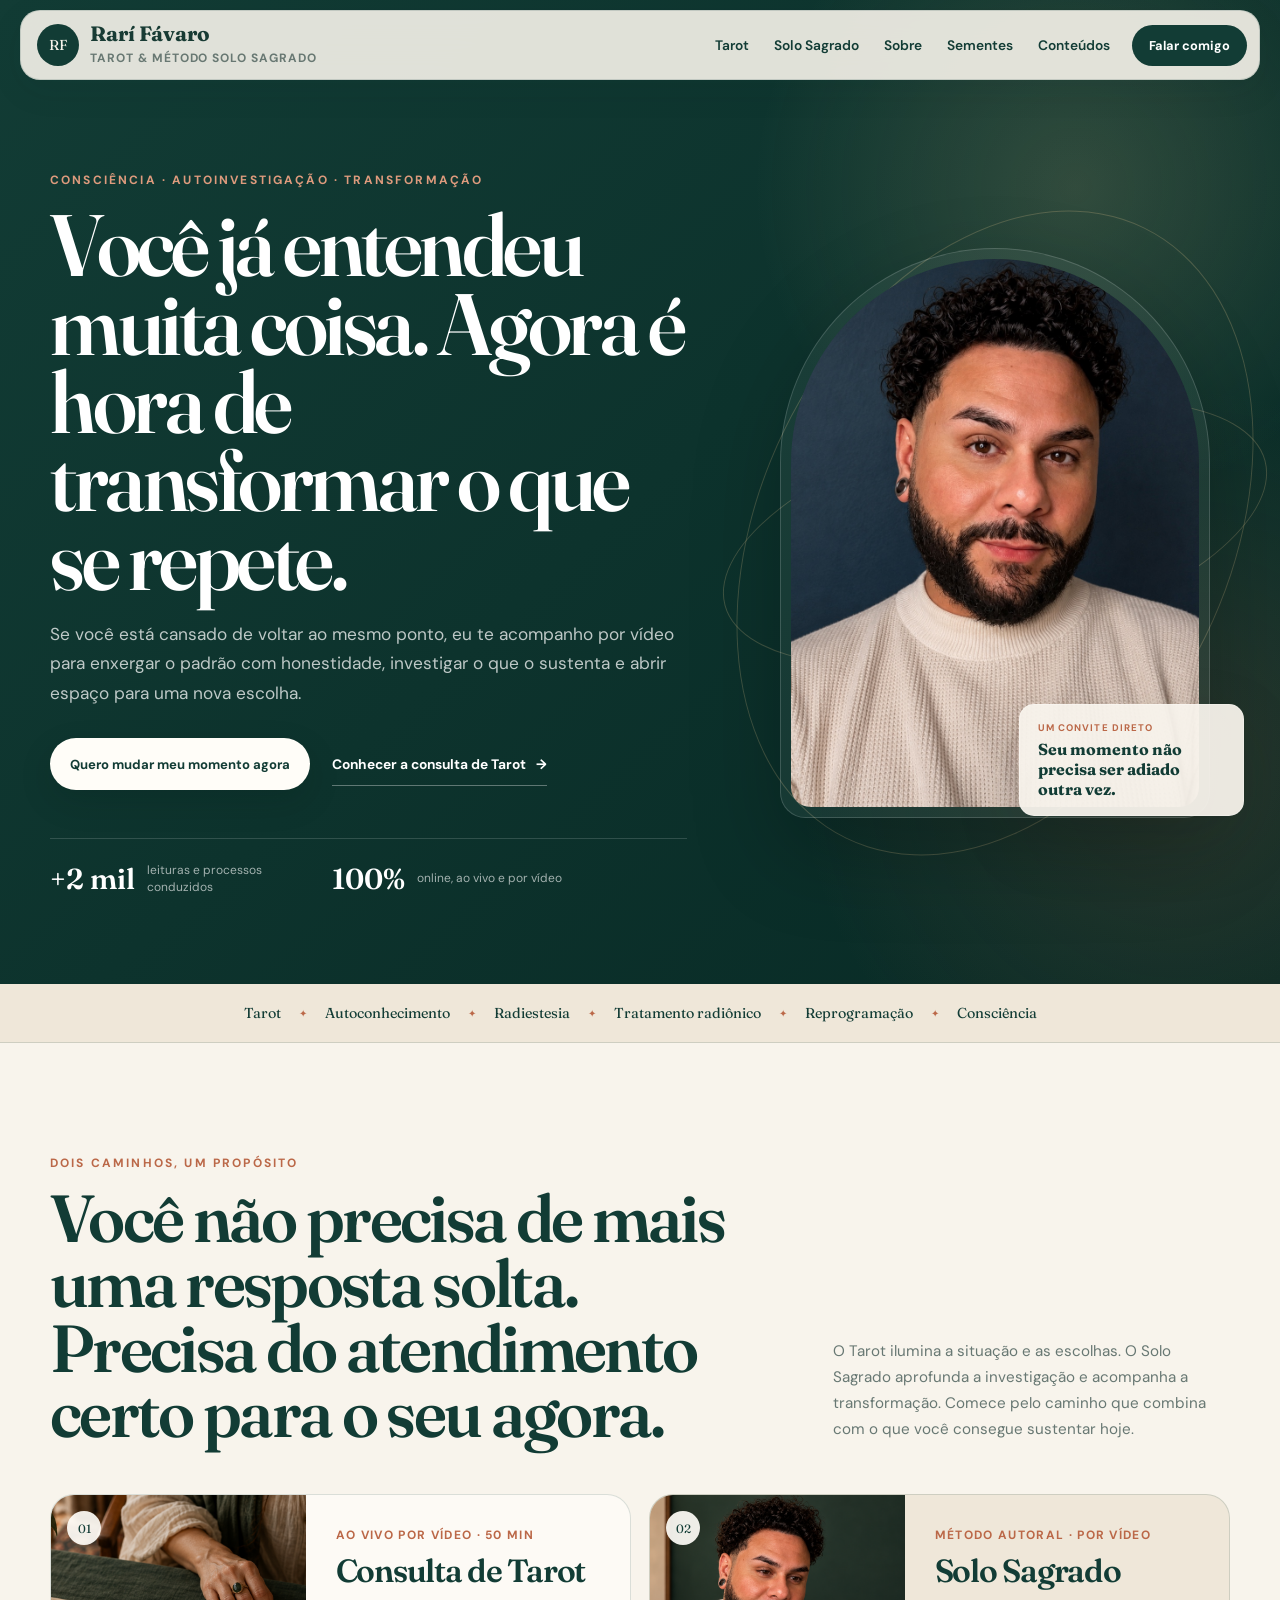
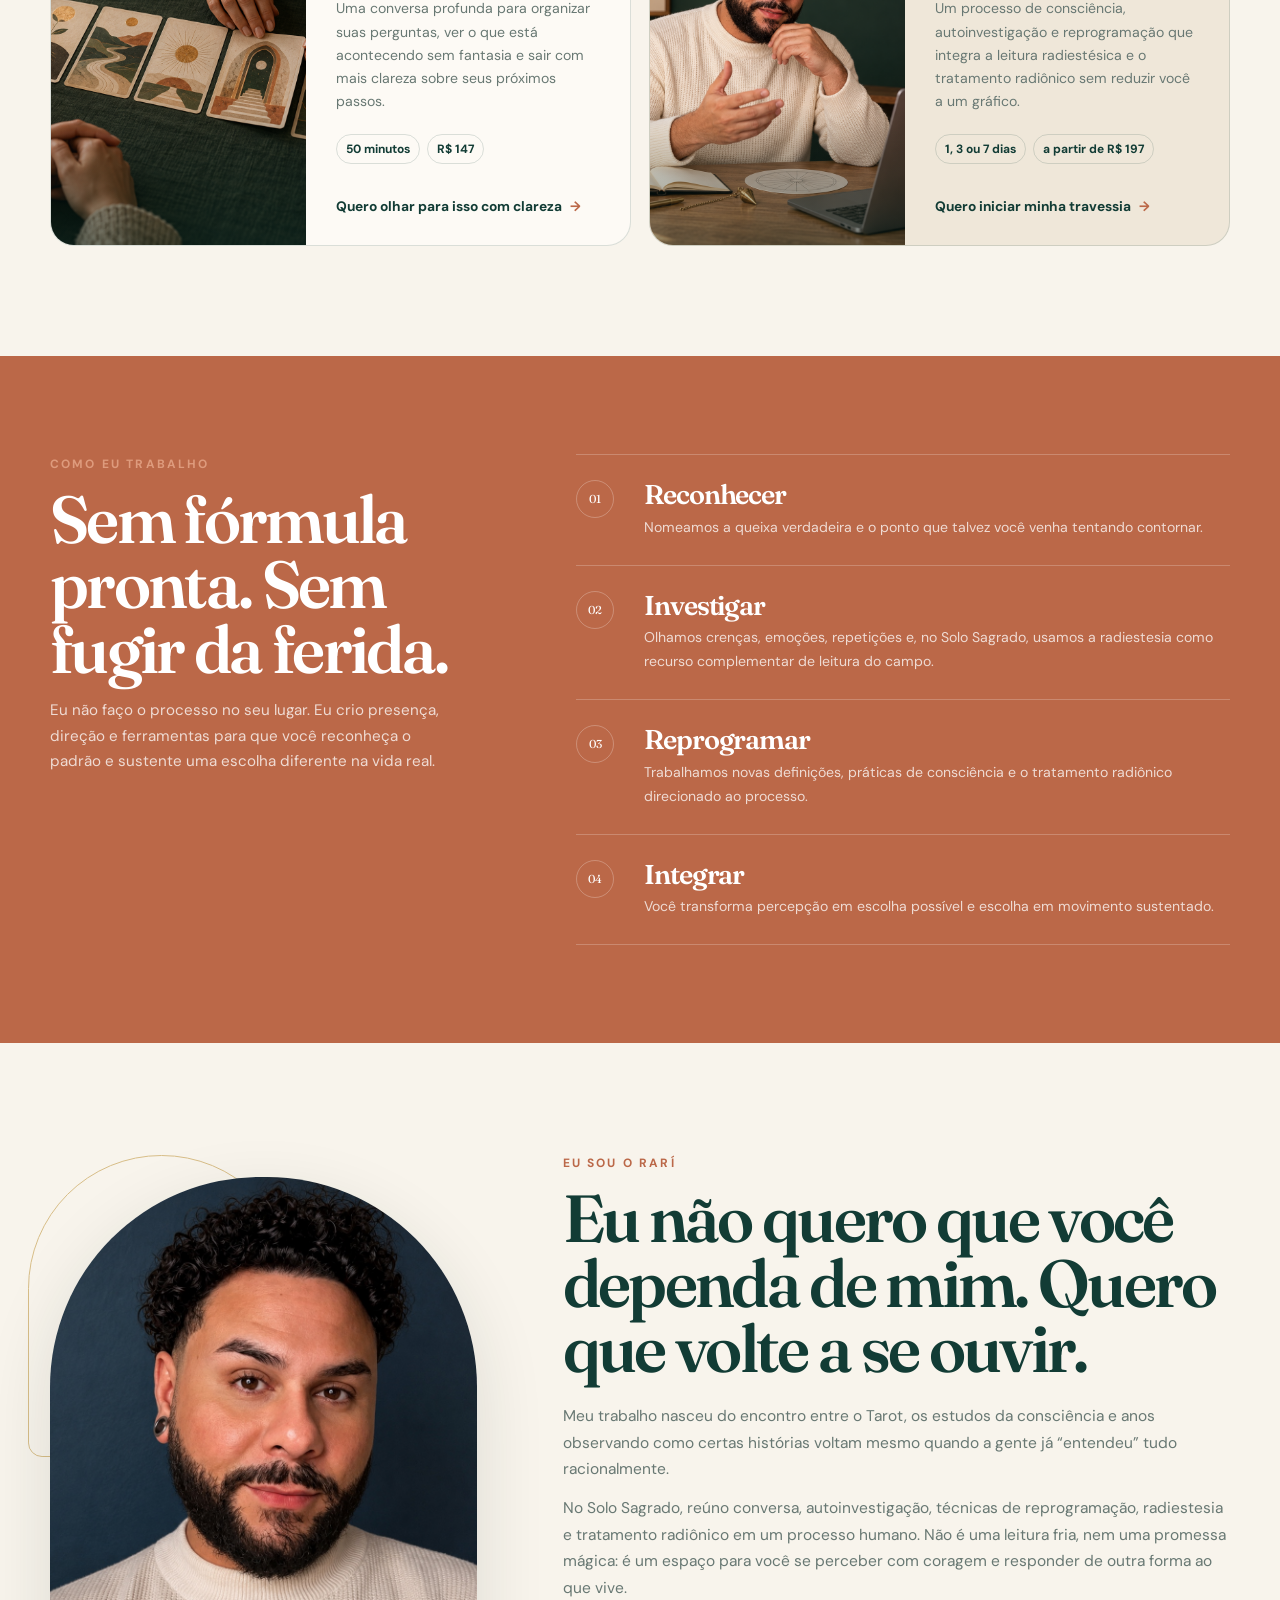
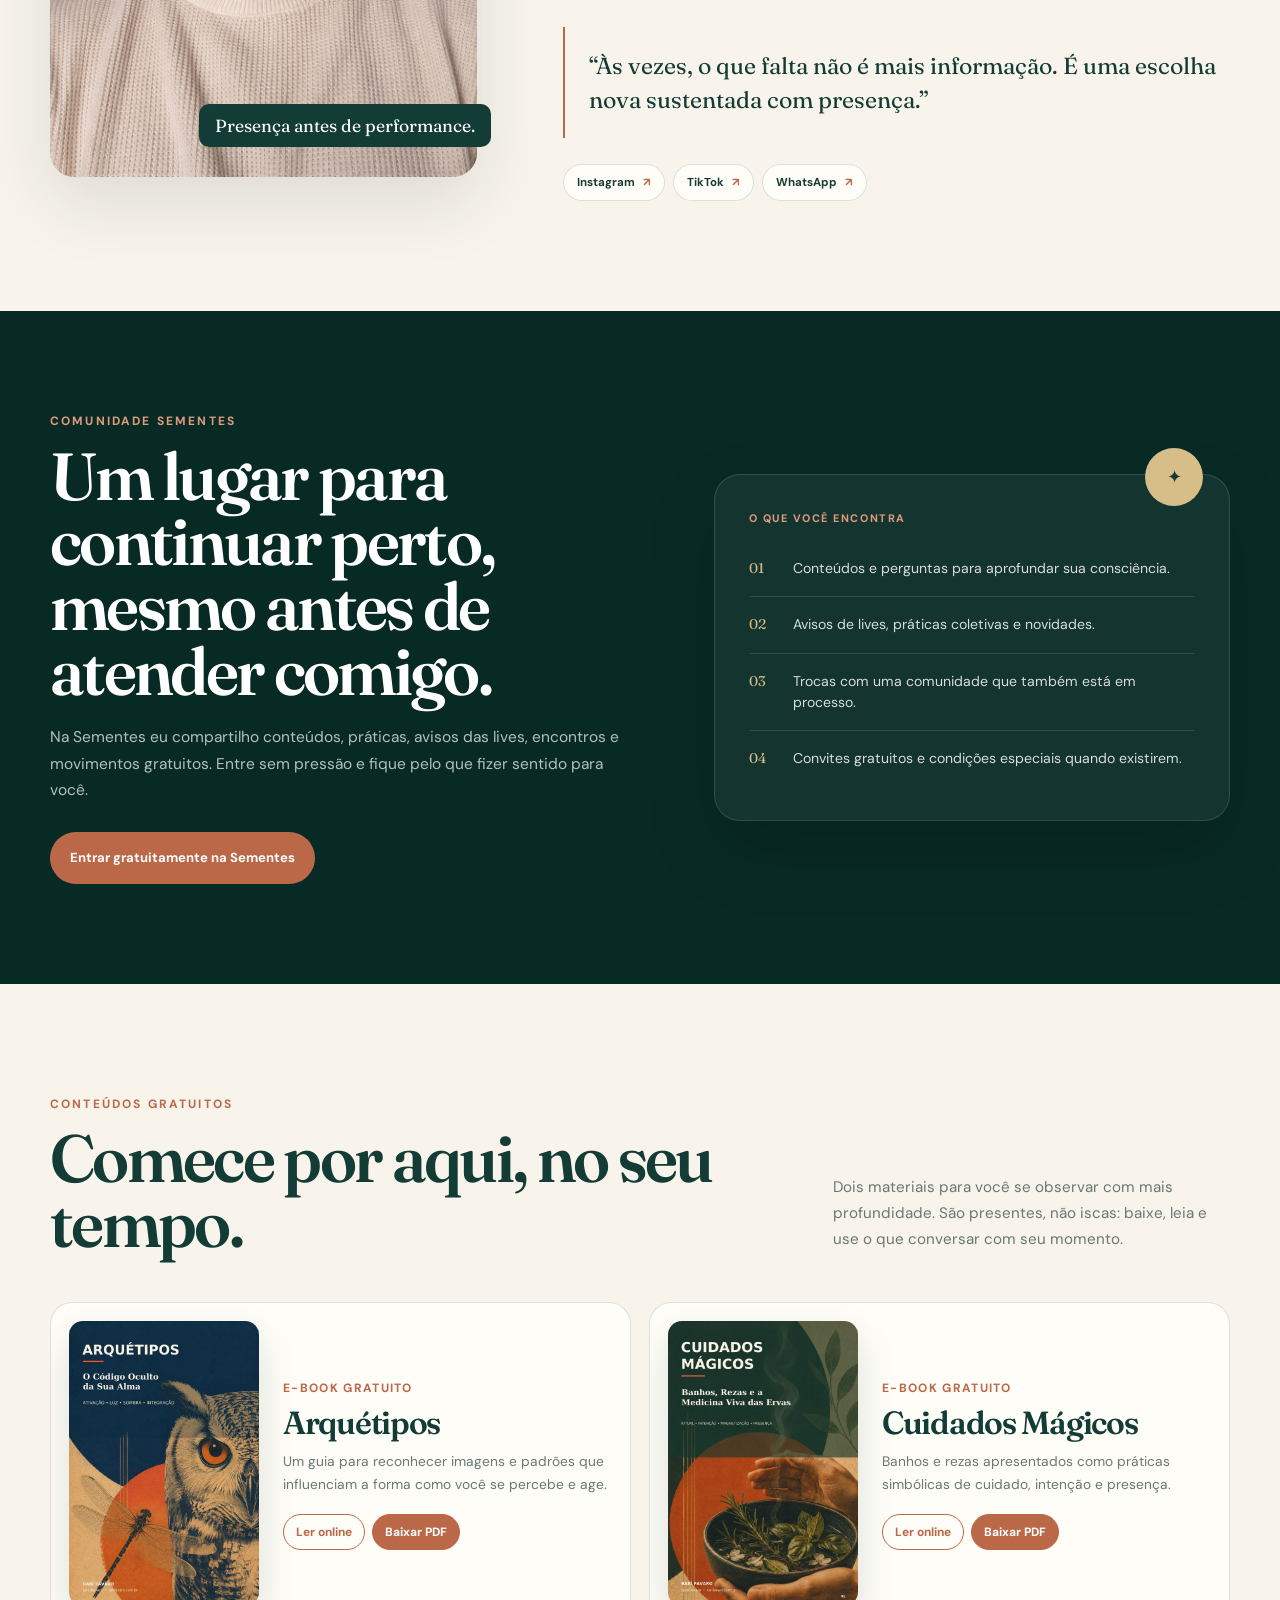
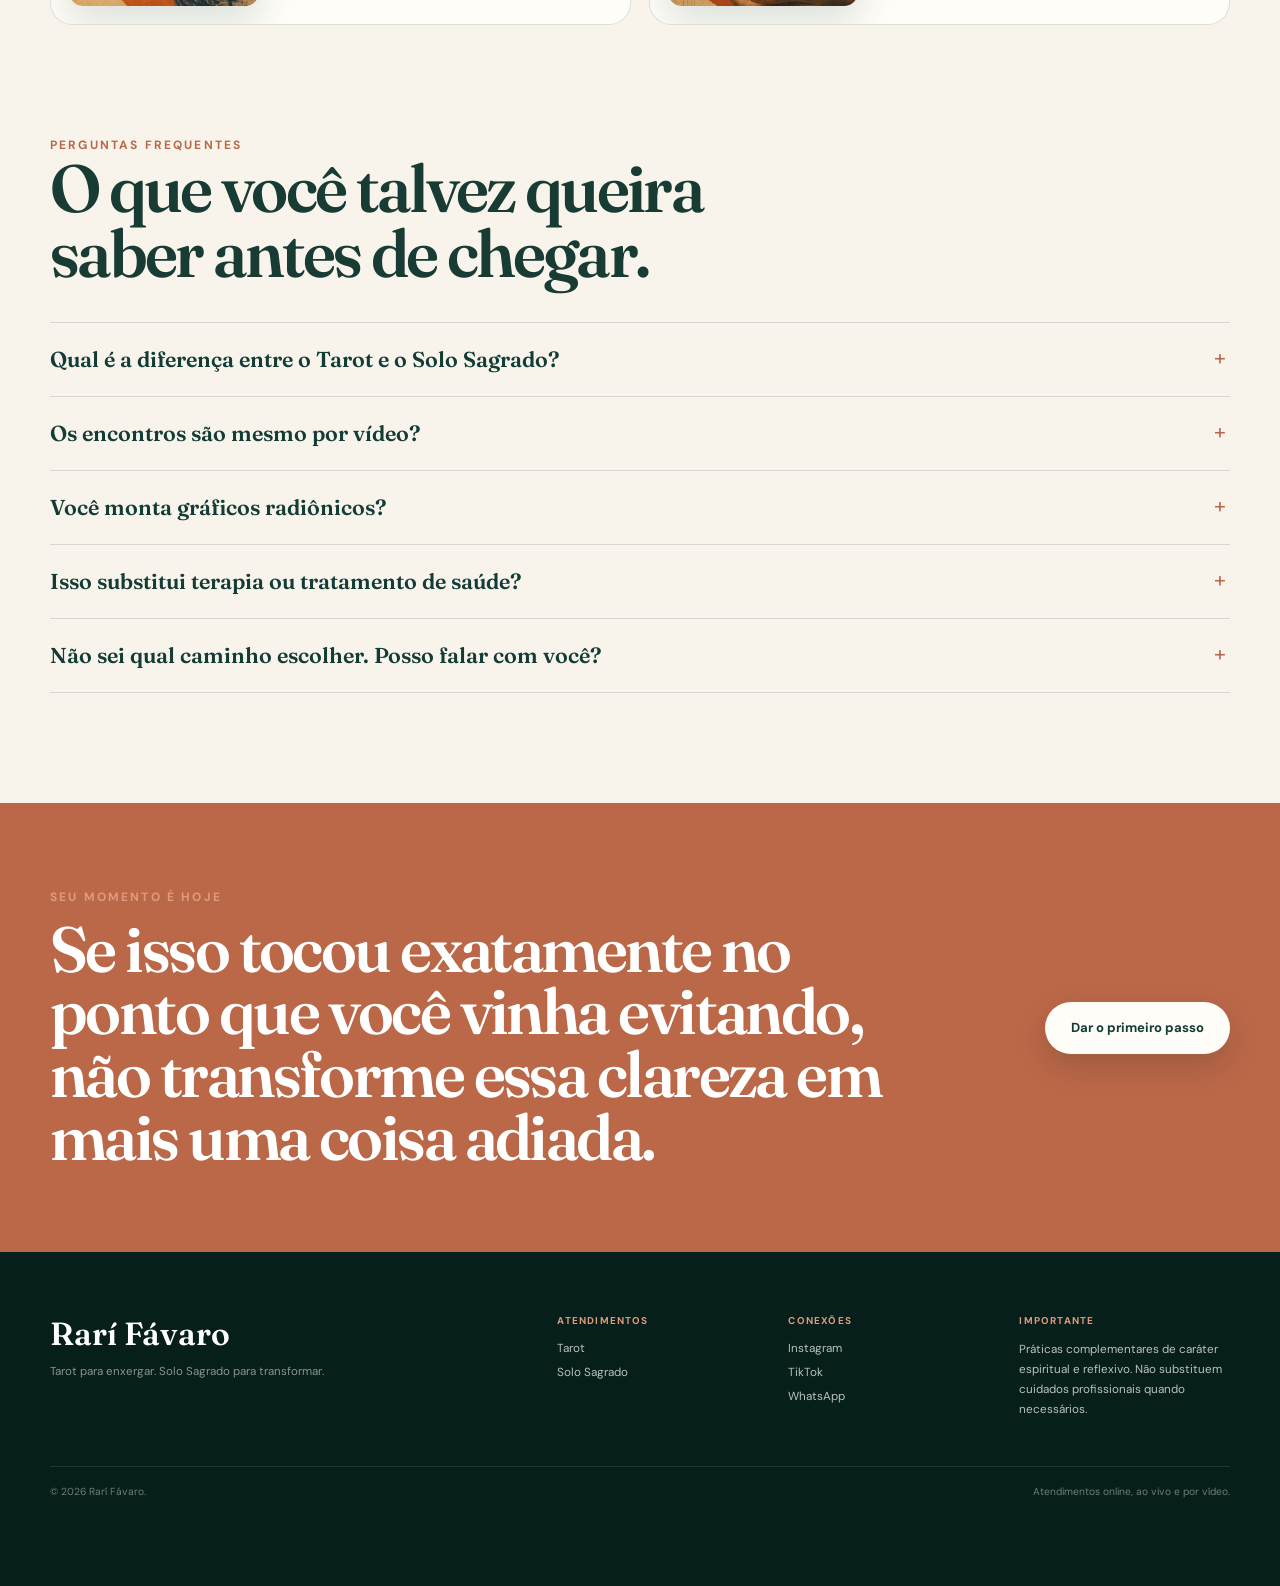
==== commit f8355806: "Update index.html" ====
--- a/index.html
+++ b/index.html
@@ -106,7 +106,7 @@
           <article><span>01</span><div><h3>Reconhecer</h3><p>Nomeamos a queixa verdadeira e o ponto que talvez você venha tentando contornar.</p></div></article>
           <article><span>02</span><div><h3>Investigar</h3><p>Olhamos crenças, emoções, repetições e, no Solo Sagrado, usamos a radiestesia como recurso complementar de leitura do campo.</p></div></article>
           <article><span>03</span><div><h3>Reprogramar</h3><p>Trabalhamos novas definições, práticas de consciência e o tratamento radiônico direcionado ao processo.</p></div></article>
-          <article><span>04</span><div><h3>Integrar</h3><p>Você transforma percepção em escolha possível — e escolha em movimento sustentado.</p></div></article>
+          <article><span>04</span><div><h3>Integrar</h3><p>Você transforma percepção em escolha possível e escolha em movimento sustentado.</p></div></article>
         </div>
       </div>
     </section>
